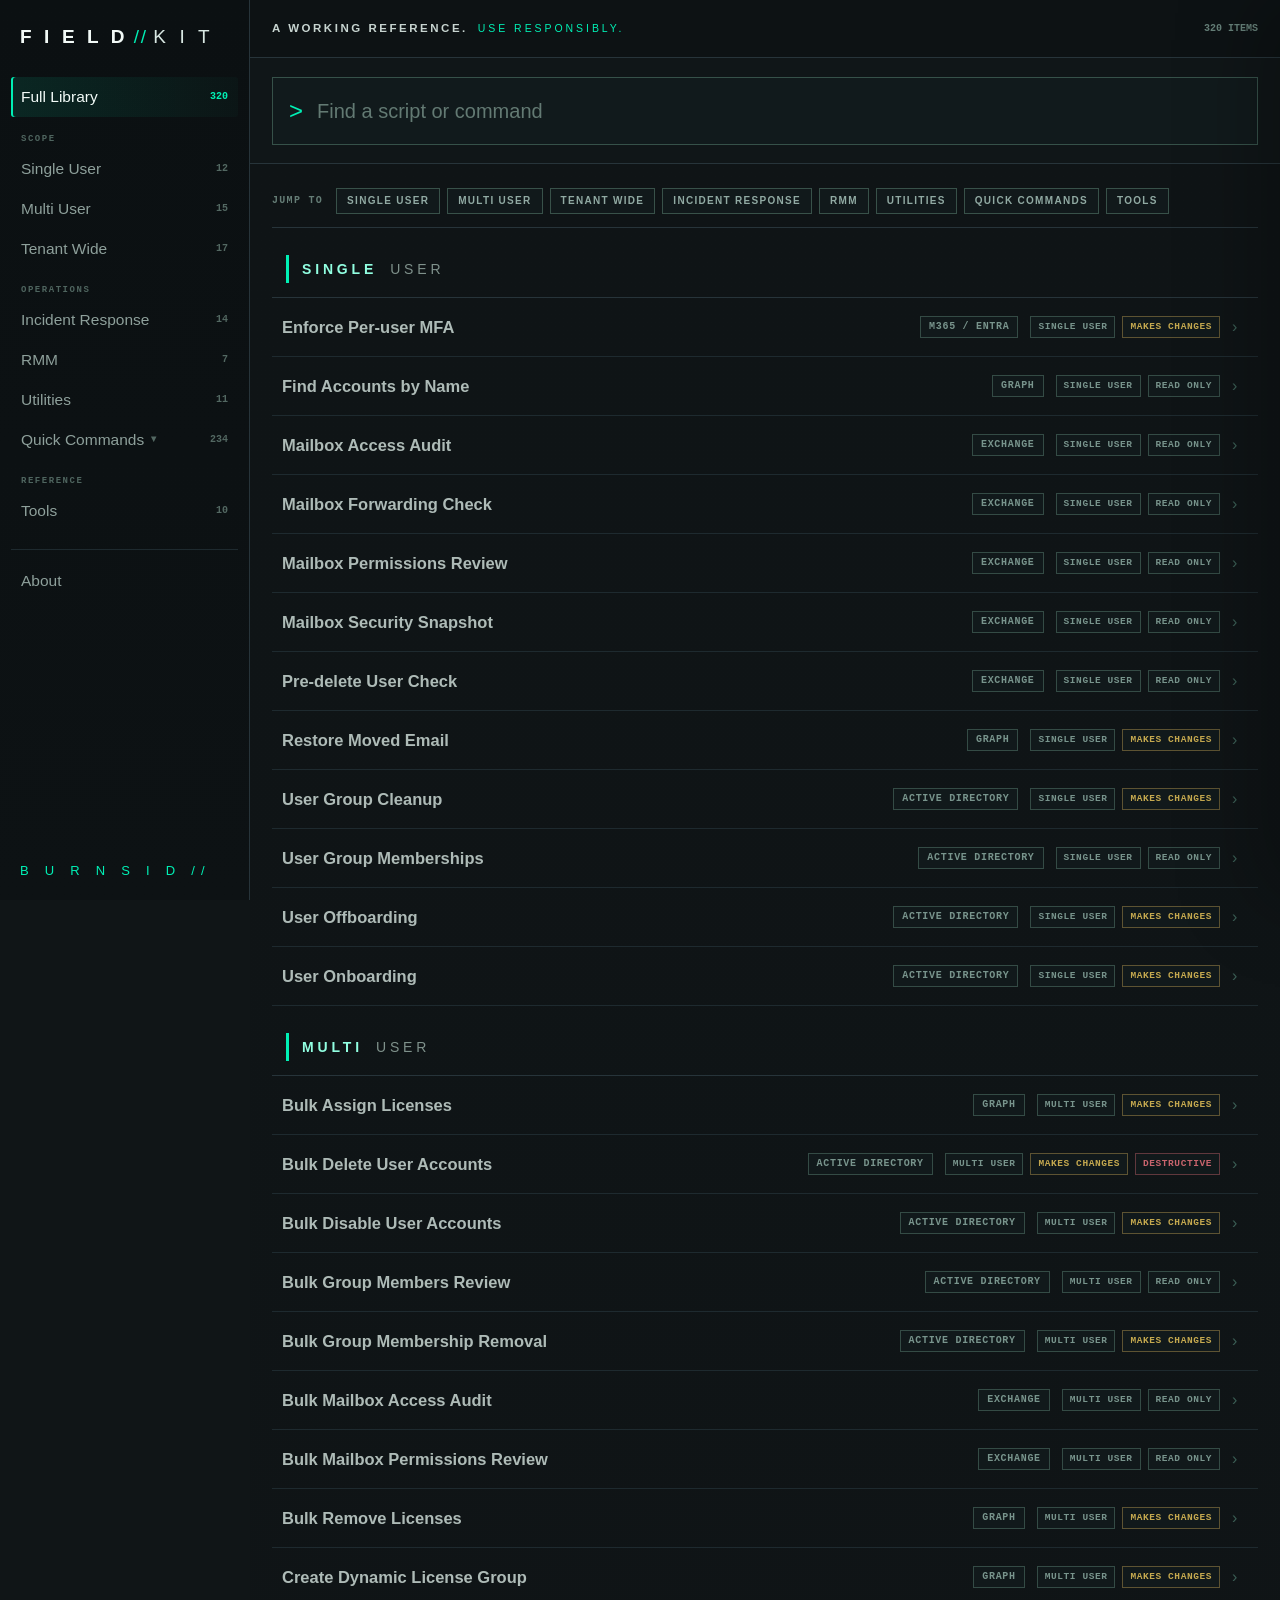
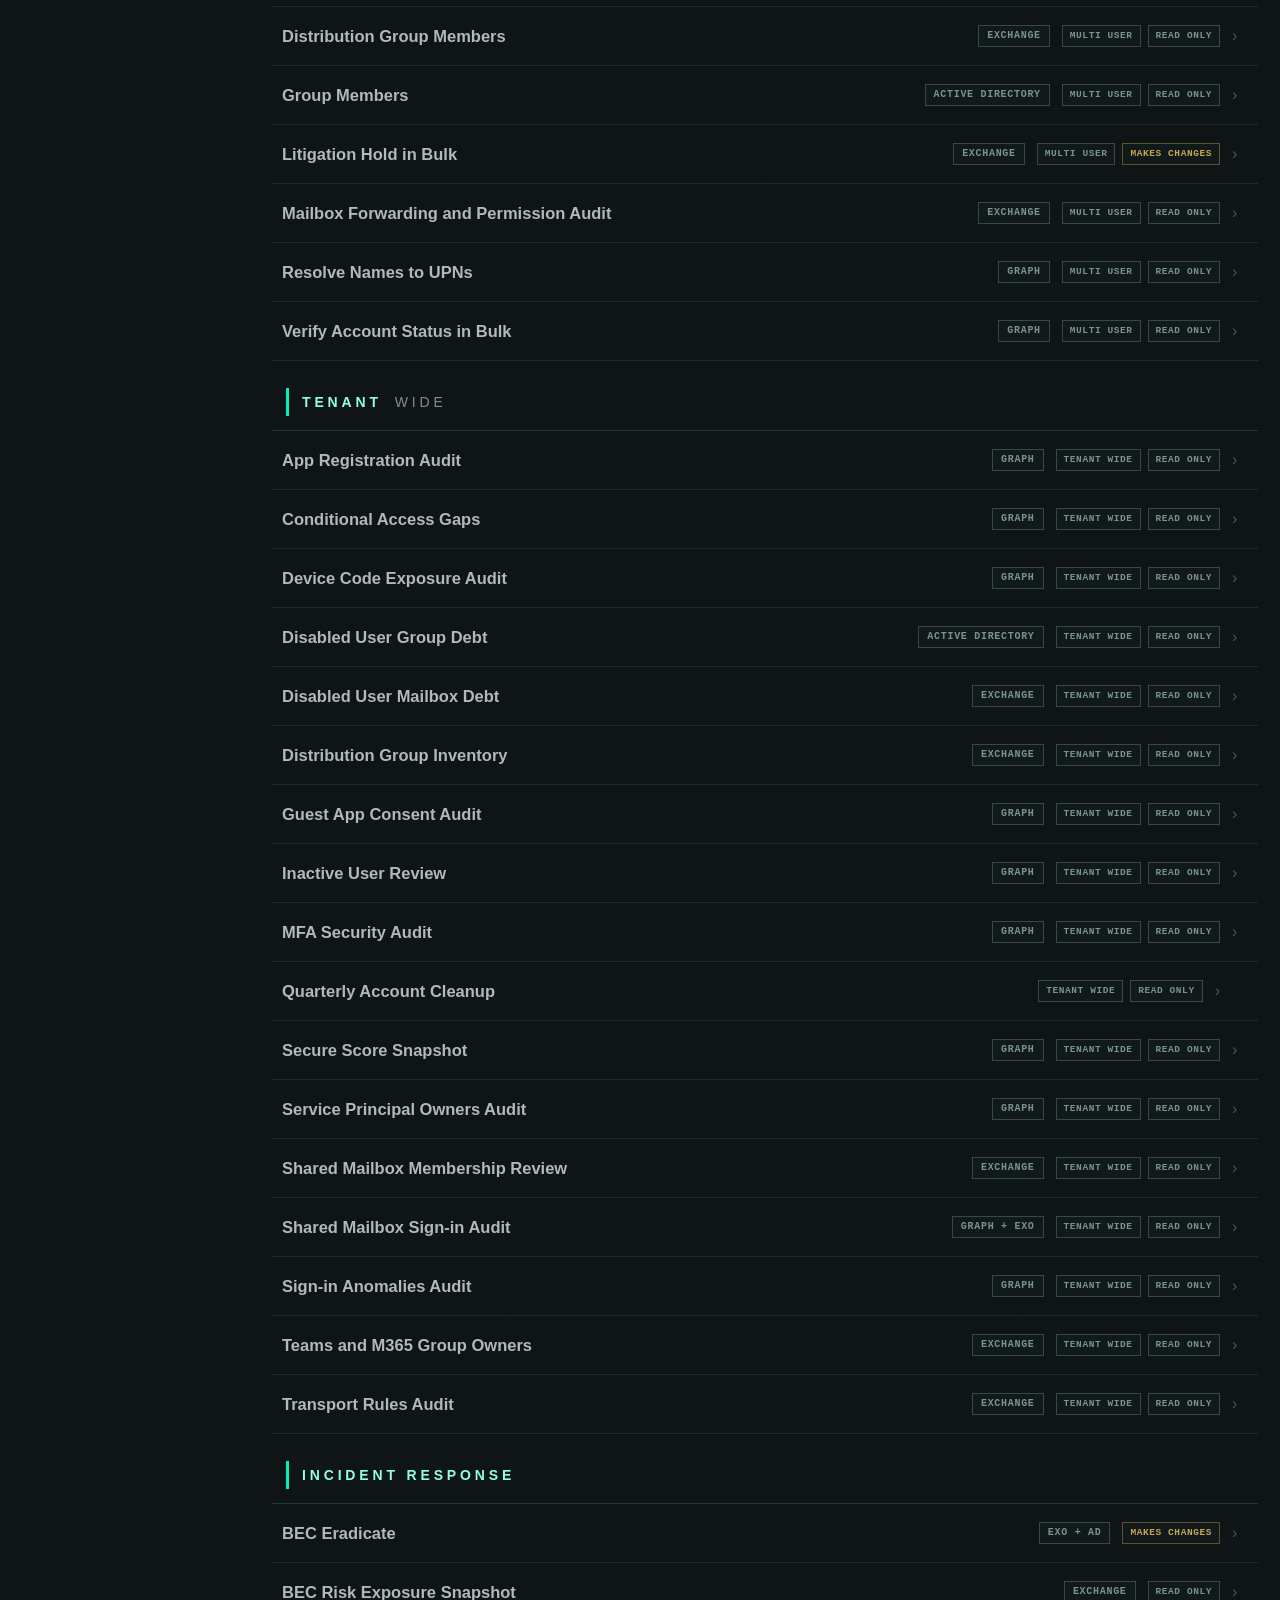
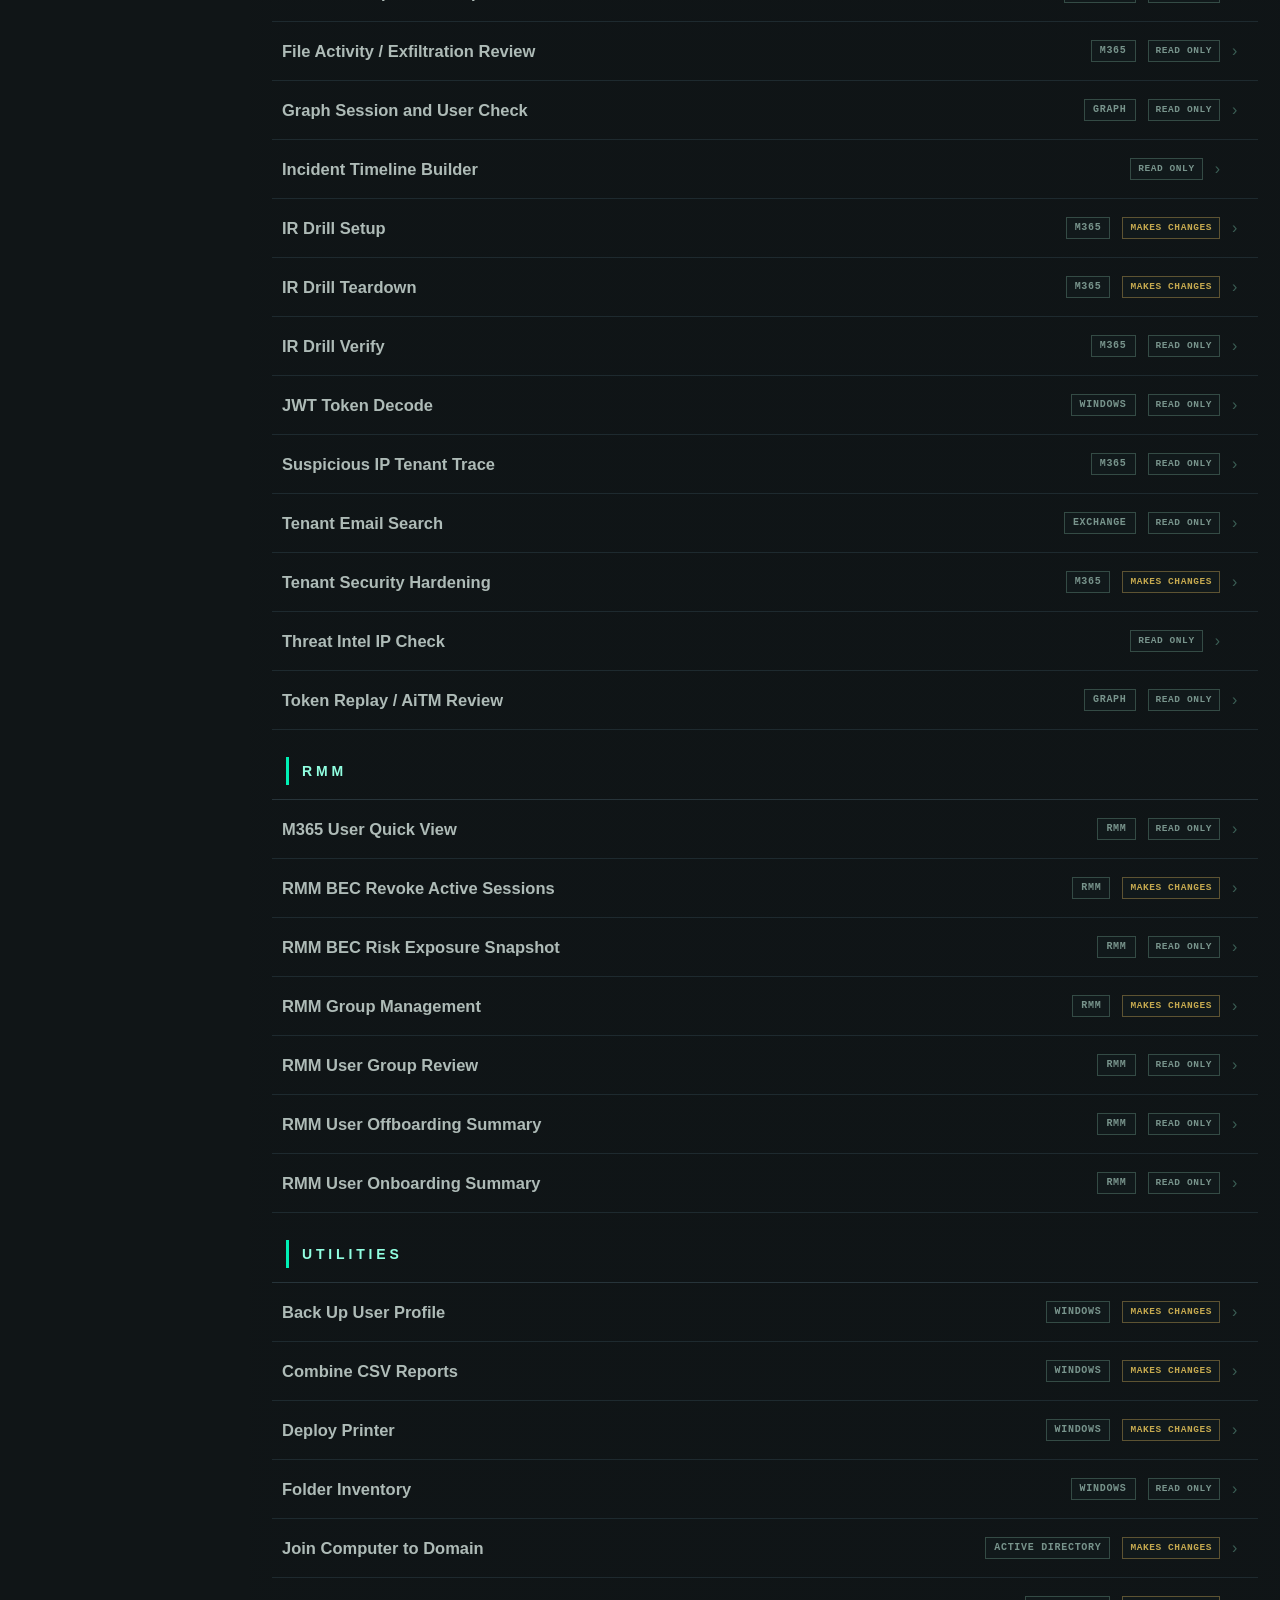
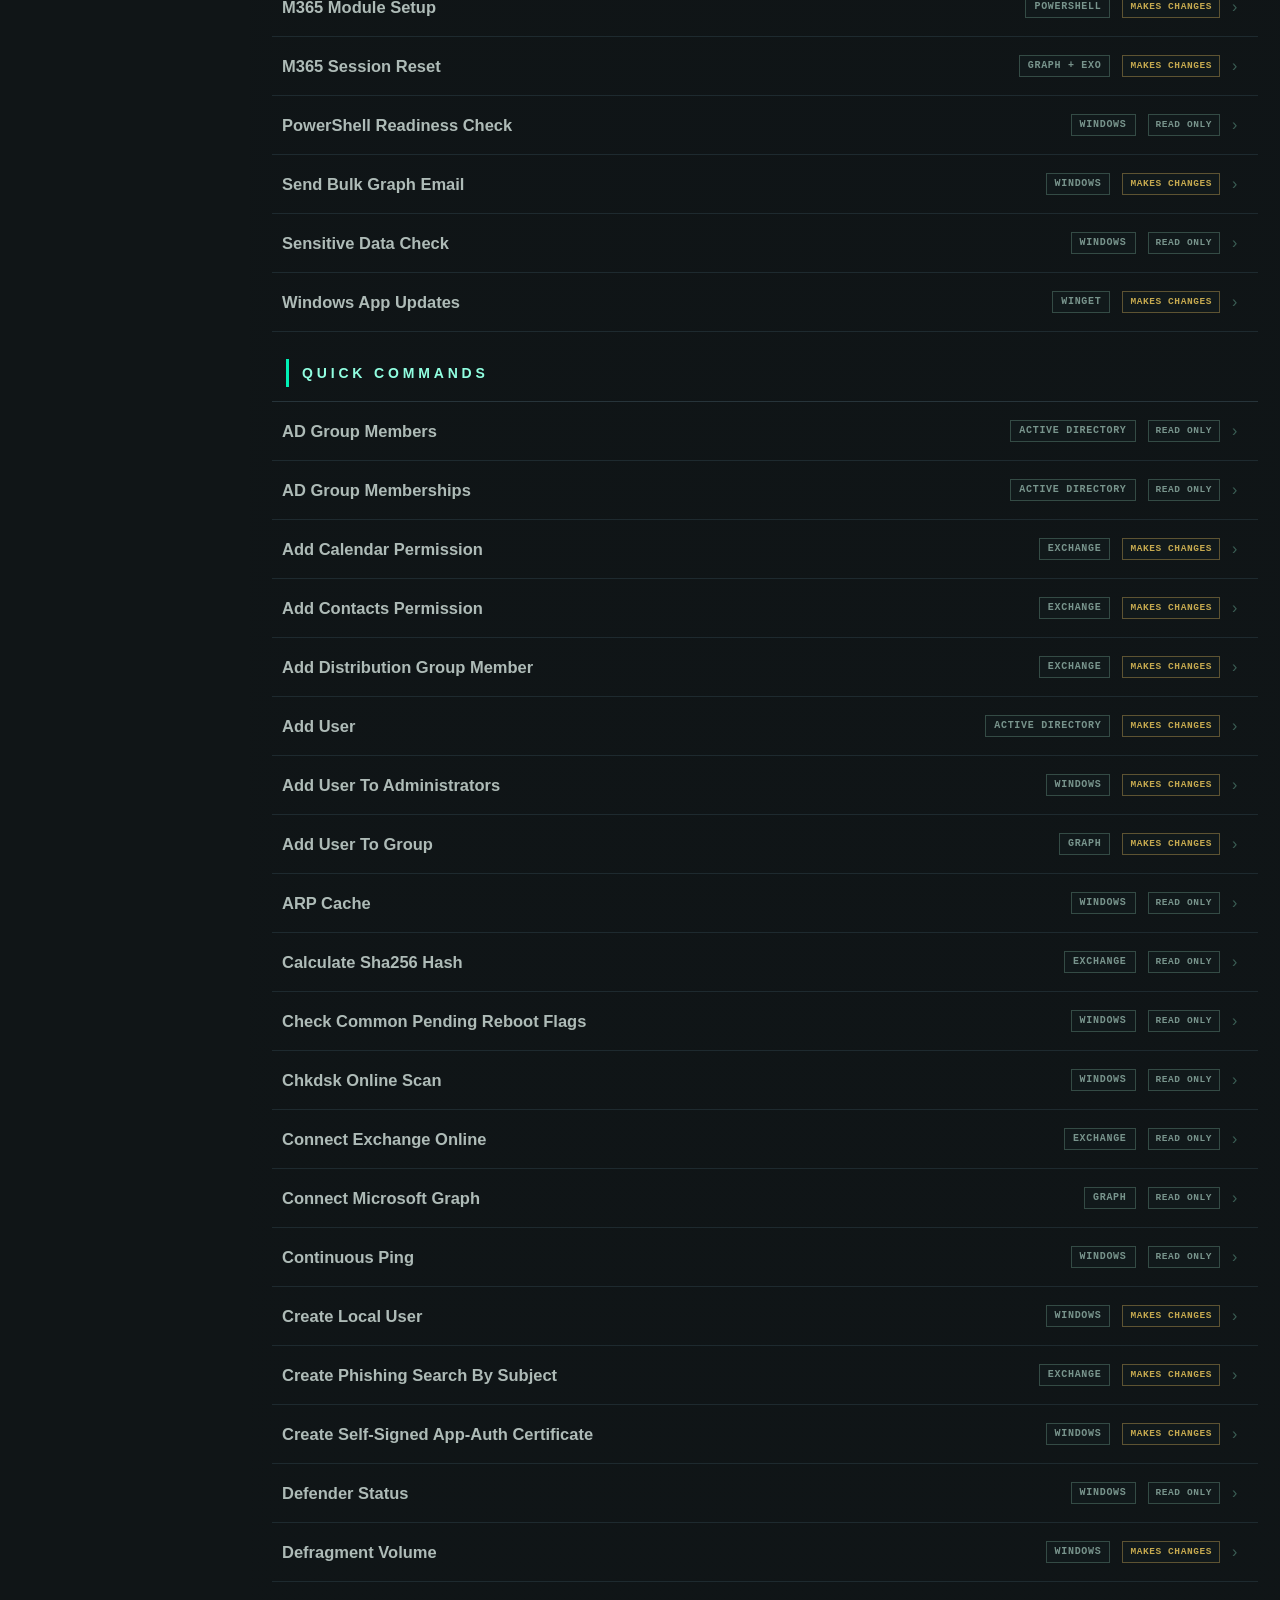
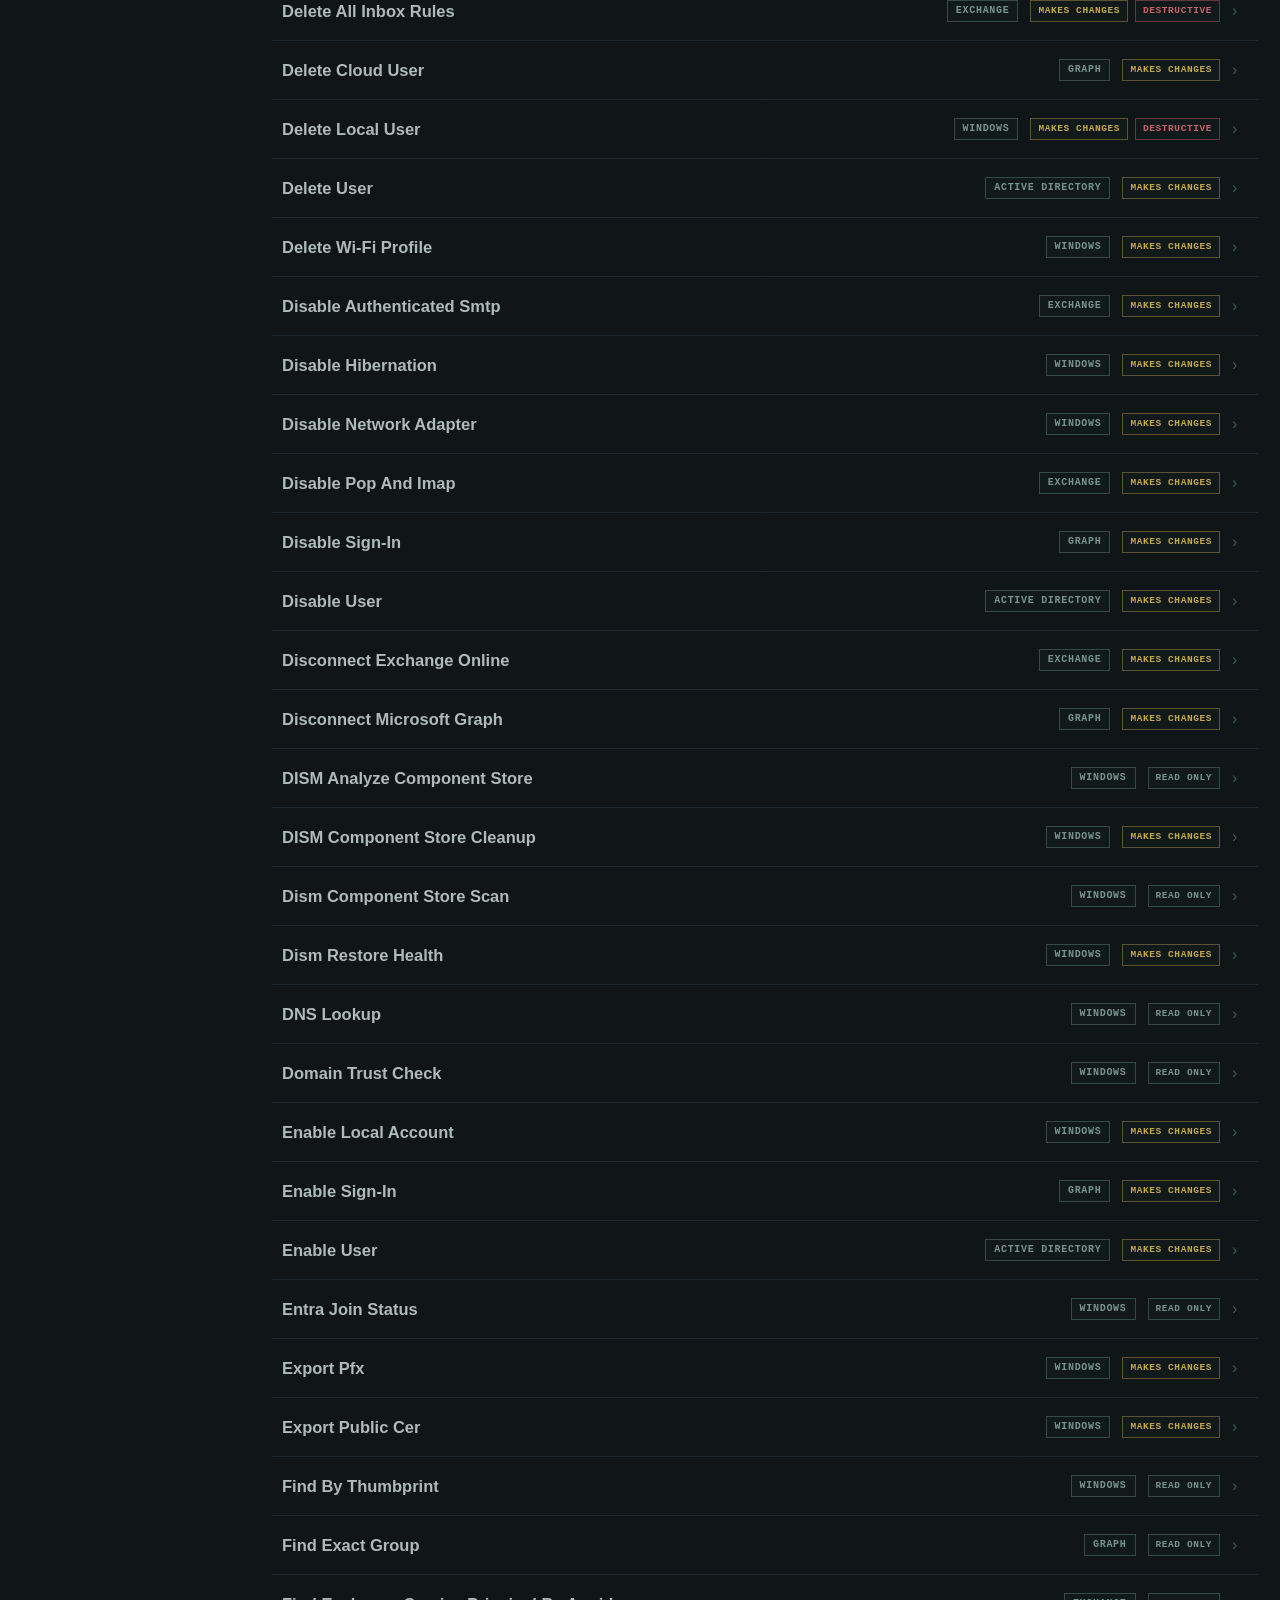
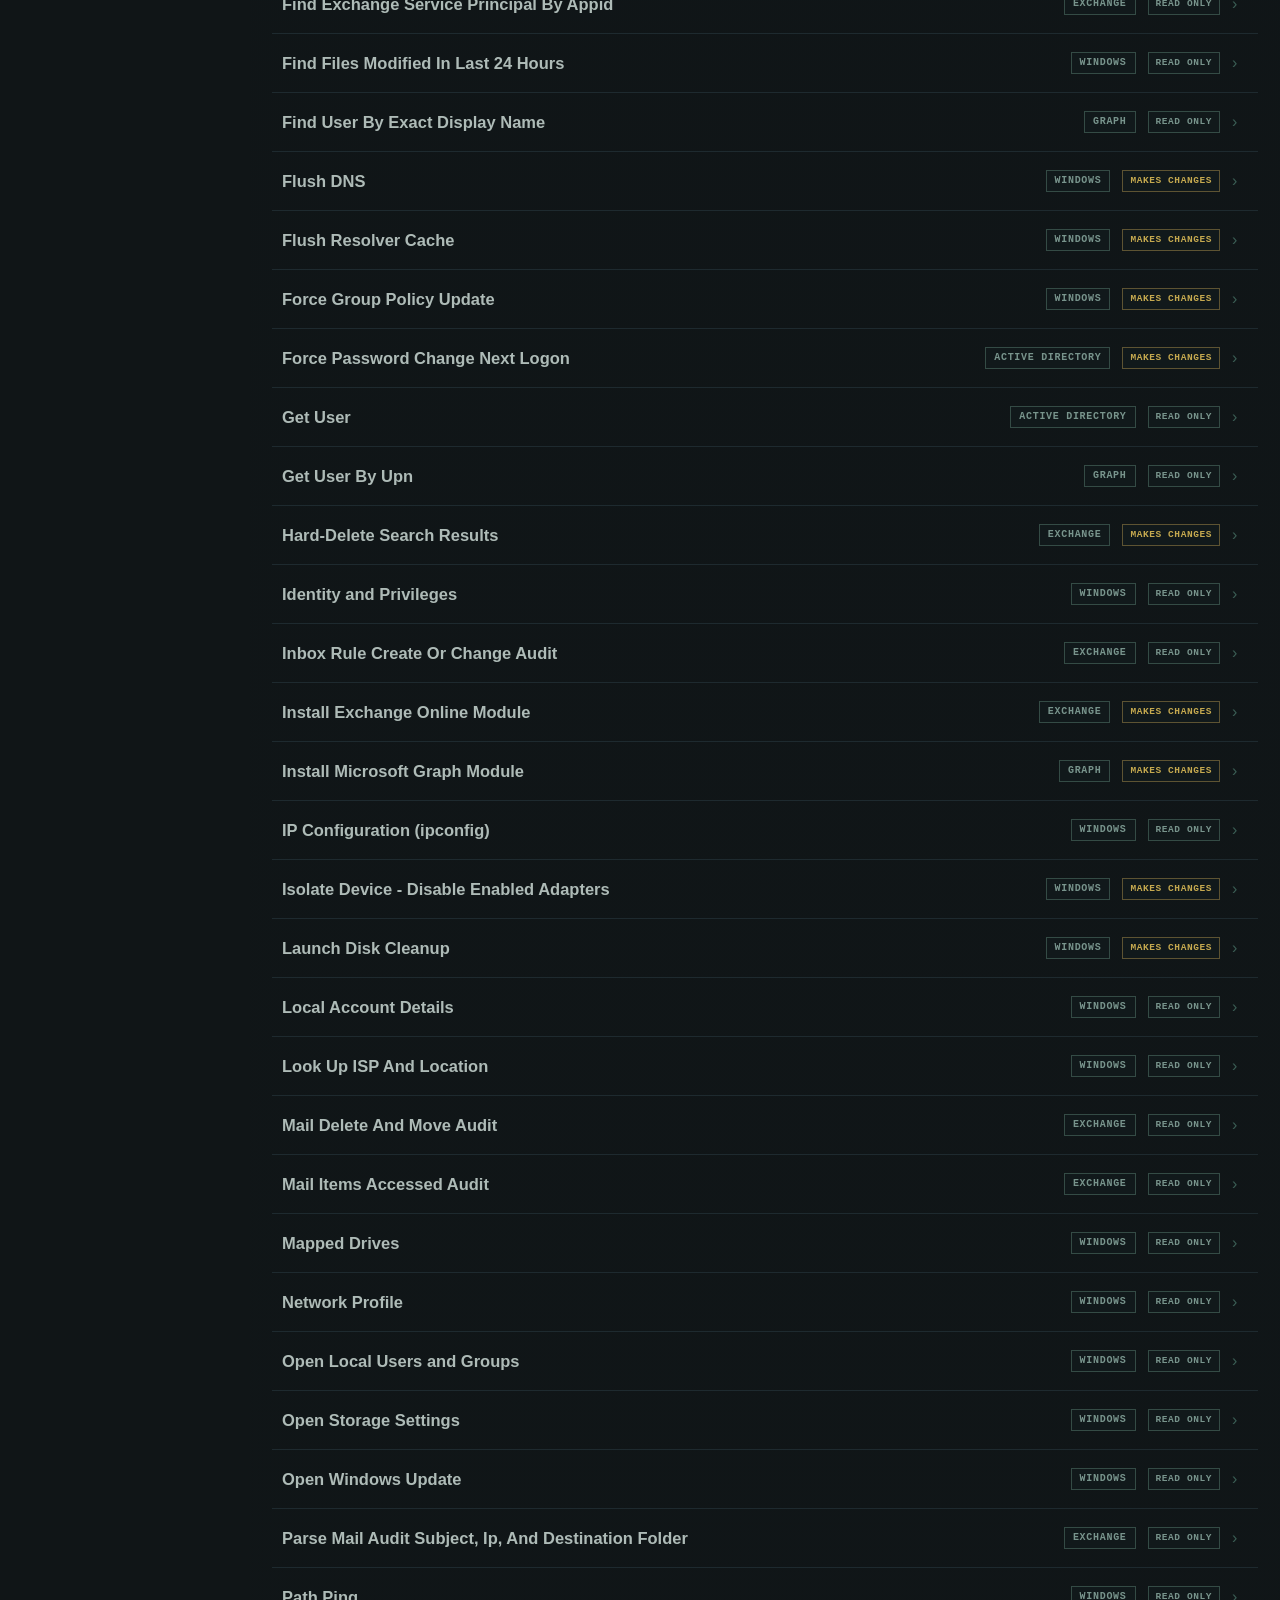
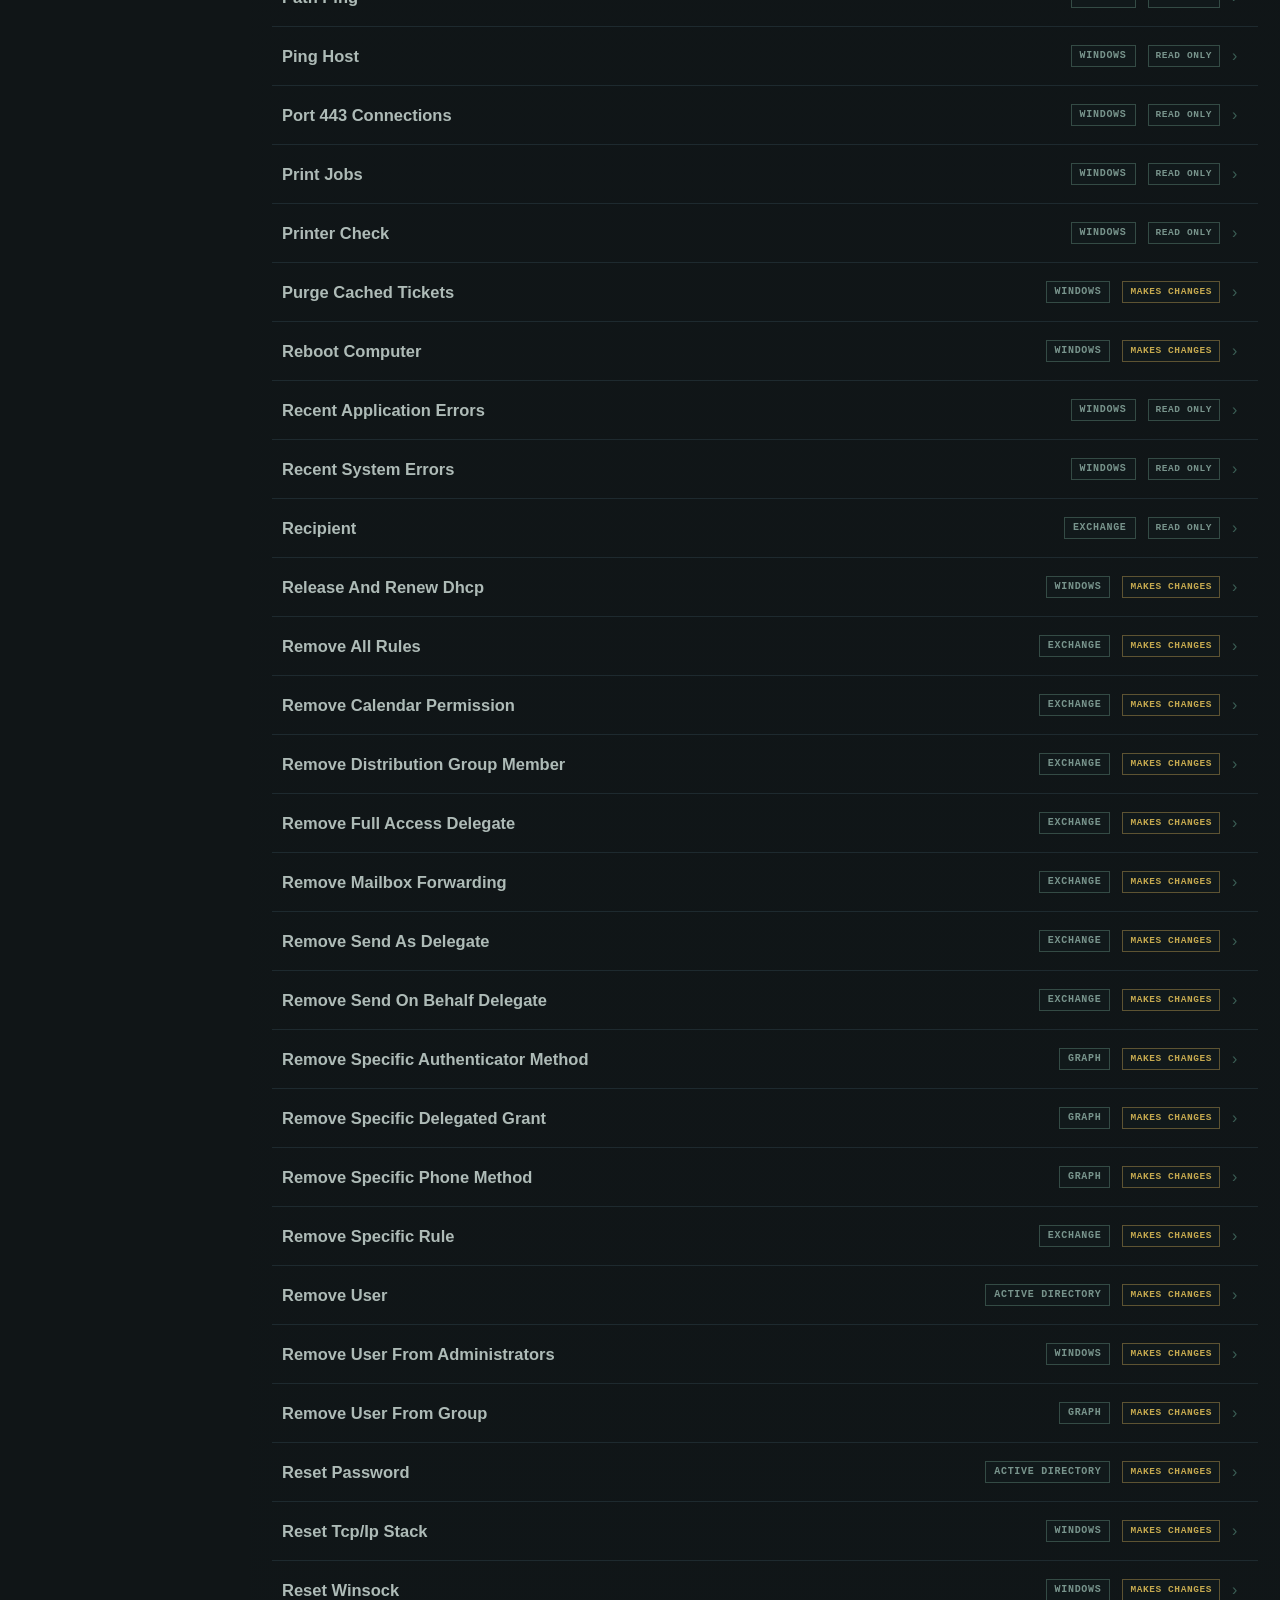
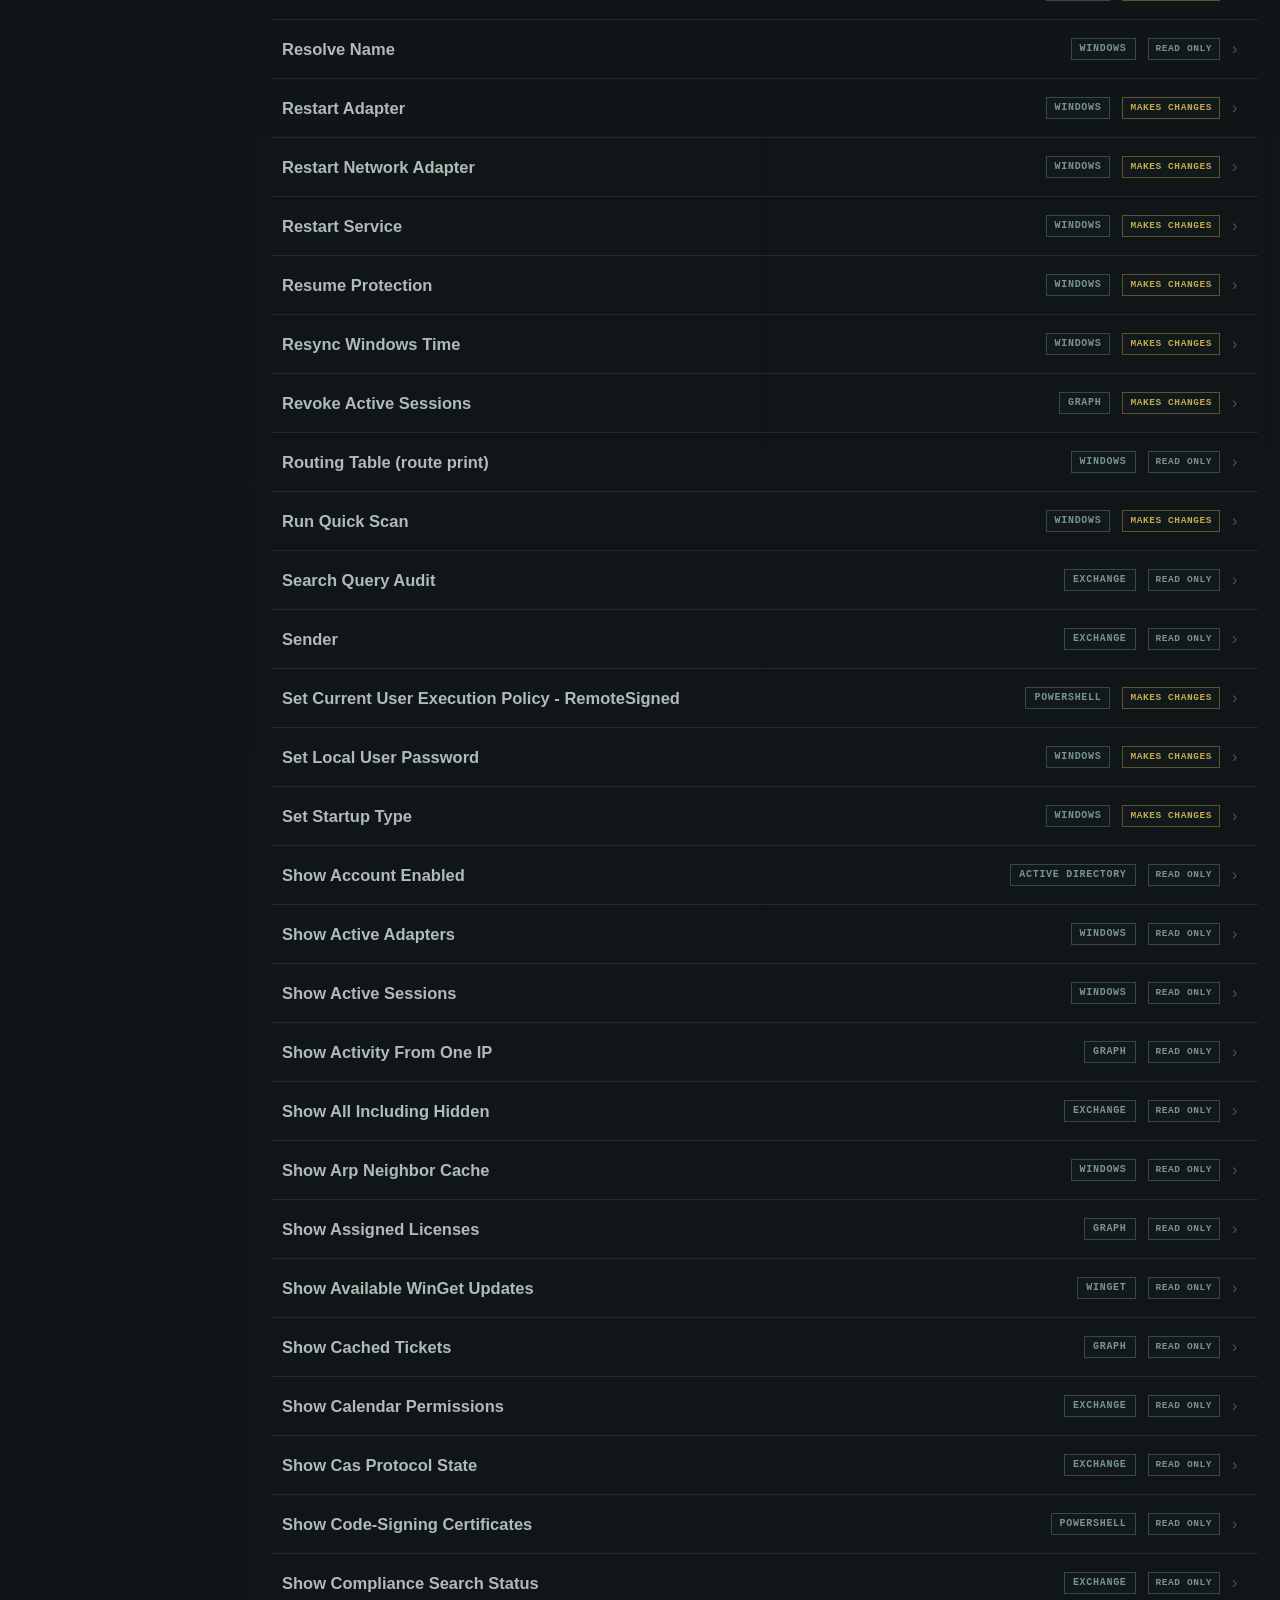
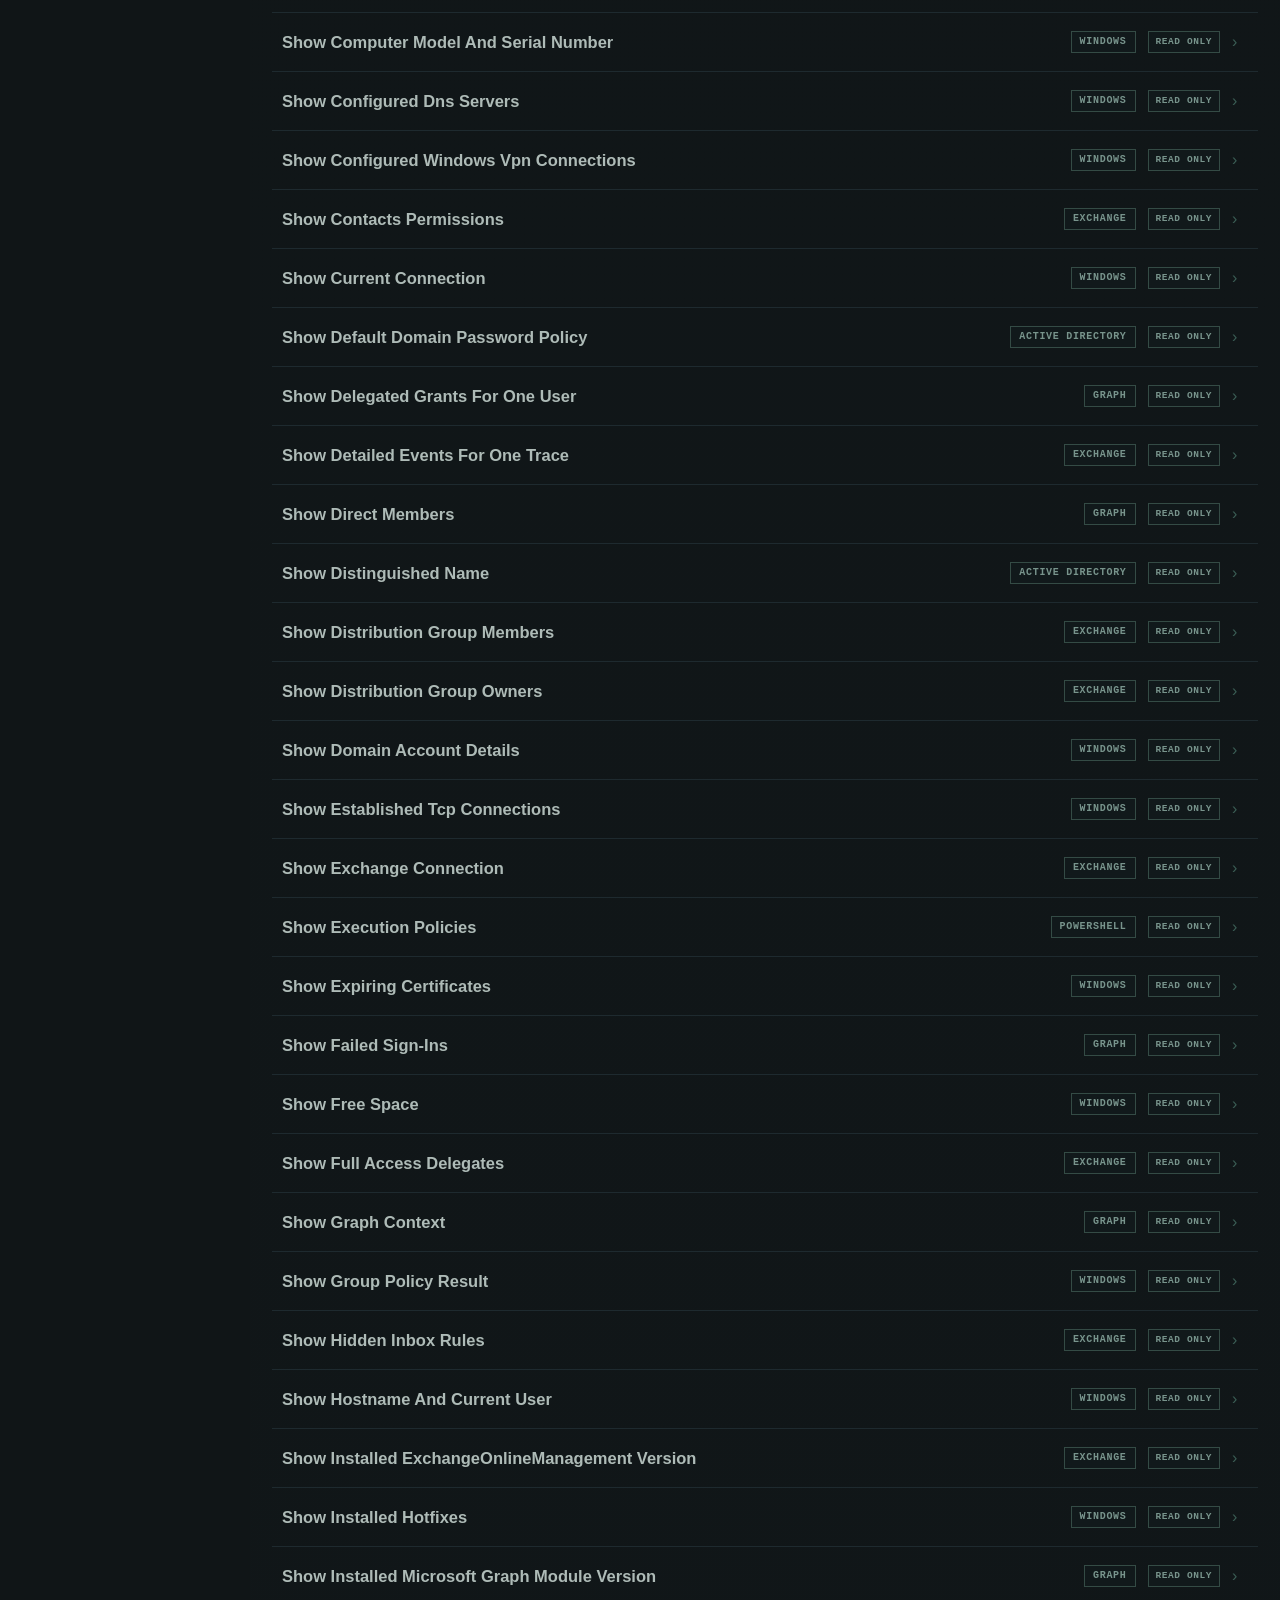
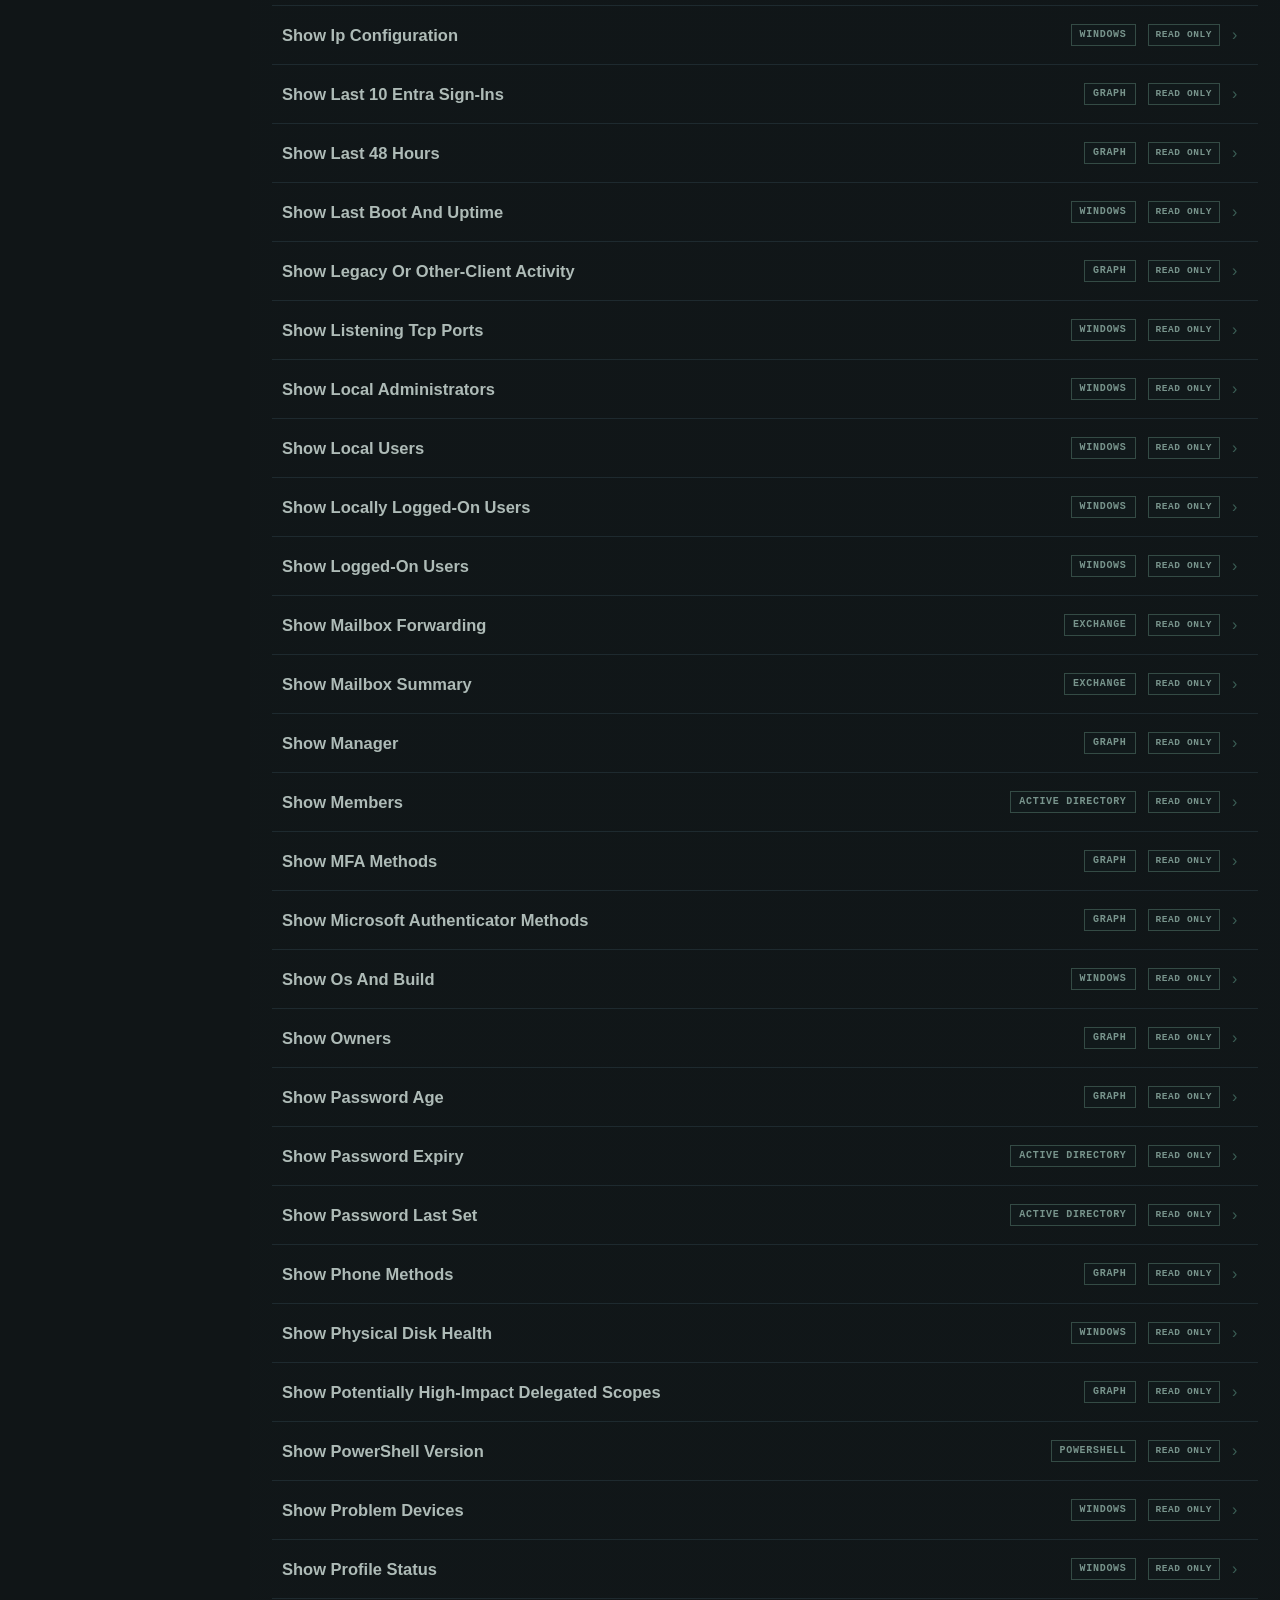
==== concept-neon-mint-reference.html @ bed6457b "Highlight CSV capability in run info" ====
<!doctype html>
<html lang="en">
<head>
<meta charset="utf-8">
<meta name="viewport" content="width=device-width,initial-scale=1">
<meta name="referrer" content="no-referrer">
<meta http-equiv="Content-Security-Policy" content="default-src 'self'; script-src 'self'; script-src-attr 'none'; style-src 'unsafe-inline' https://fonts.googleapis.com; font-src https://fonts.gstatic.com; img-src 'self' data:; connect-src 'self'; object-src 'none'; frame-src 'none'; worker-src 'none'; base-uri 'none'; form-action 'none'">
<title>F I E L D&nbsp;&nbsp;//&nbsp;&nbsp;K I T</title>
<link rel="preconnect" href="https://fonts.googleapis.com">
<link rel="preconnect" href="https://fonts.gstatic.com" crossorigin>
<link href="https://fonts.googleapis.com/css2?family=Raleway:wght@200;300;400;500;600;700&family=Source+Sans+3:wght@400;500;600;700&display=swap" rel="stylesheet">
<style>
:root{
  --ink:#0a0e10;
  --bg:#101517;
  --sidebar:#0c1113;
  --charcoal:#282d32;
  --charcoal-2:#20262a;
  --panel:#151b1e;
  --panel-hi:#1b2226;
  --mint:#00f0b5;
  --mint-soft:#91ffe1;
  --mint-dim:#4ebf9f;
  --text:#eef7f4;
  --body:#adc0ba;
  --muted:#71847e;
  --faint:#4e615b;
  --line:#27343a;
  --line-soft:#1e2a2f;
  --yellow:#f1ca5d;
  --red:#ff7d86;
  --display:"Raleway","Segoe UI Variable Display","Segoe UI",sans-serif;
  --ui:"Source Sans 3","Segoe UI Variable Text","Segoe UI",sans-serif;
  --mono:"Cascadia Mono","Cascadia Code",Consolas,monospace;
}
*{box-sizing:border-box}
html,body{margin:0;min-height:100%;background:var(--bg);color:var(--text)}
body{font-family:var(--ui);font-size:16px}
button,input{font:inherit}
button{cursor:pointer}
.shell{min-height:100vh;display:grid;grid-template-columns:250px minmax(0,1fr)}
.sidebar{
  position:sticky;top:0;height:100vh;display:flex;flex-direction:column;
  justify-content:space-between;overflow:hidden;border-right:1px solid var(--line);
  background:linear-gradient(180deg,#0b1012 0%,#0d1214 100%);
}
.sidebar>div:first-child{
  flex:1;min-height:0;display:flex;flex-direction:column;
}
.brand{flex:0 0 auto;}
.brand{padding:27px 20px 23px}
.brand-main{
  position:relative;display:inline-flex;align-items:baseline;gap:0;
  font-family:var(--display);font-size:19px;line-height:1;color:#f2faf7;
  white-space:nowrap;
}
.brand-main::after{display:none}
.brand-field{font-weight:600;letter-spacing:.19em}
.brand-slash{margin:0 .30em;font-weight:400;letter-spacing:.08em;color:var(--mint)}
.brand-kit{font-weight:200;letter-spacing:.22em;color:#d9e8e3}
.nav{padding:7px 11px 24px}
.nav button{
  width:100%;display:flex;justify-content:space-between;align-items:center;
  gap:12px;border:0;background:transparent;color:#8ea09b;padding:11px 10px;
  text-align:left;border-radius:3px;font-family:var(--ui);font-size:15.5px;font-weight:500;
}
.nav button:hover{color:#dceae6;background:#131b1e}
.nav button.active{
  color:#f3fbf8;background:linear-gradient(90deg,rgba(0,240,181,.10),rgba(0,240,181,.025));
  box-shadow:inset 2px 0 0 var(--mint);
}
.count{color:#536862;font:700 10px/1 var(--mono)}
.nav button.active .count{color:var(--mint)}
.nav-sep{height:1px;background:var(--line-soft);margin:14px 0 9px}
.sidebar-footer{
  flex:0 0 auto;border-top:0;
}
.signature{
  padding:18px 20px 22px;
  font-family:var(--display);font-weight:500;font-size:13px;letter-spacing:.48em;color:var(--mint);
}
.workspace{min-width:0;background:linear-gradient(180deg,#0f1416 0%,#111719 100%)}
.topbar{
  height:58px;display:flex;align-items:center;justify-content:space-between;
  gap:16px;padding:0 22px;border-bottom:1px solid var(--line);background:#0d1214;
}
.masthead-note{
  display:flex;align-items:baseline;gap:10px;white-space:nowrap;
  font-family:var(--display);text-transform:uppercase;line-height:1;
}
.masthead-line{display:inline-block}
.masthead-line-1{
  color:#c7d4d0;font-size:11.5px;font-weight:600;letter-spacing:.22em;
}
.masthead-line-2{
  color:var(--mint);font-size:10.5px;font-weight:300;letter-spacing:.28em;
}
.total{font:700 10px/1 var(--mono);color:#668079}
.search-wrap{padding:19px 22px 18px;background:#101618;border-bottom:1px solid var(--line)}
.search{
  min-height:68px;display:flex;align-items:center;gap:12px;padding:0 16px;
  border:1px solid #365149;background:#111a1c;transition:.18s ease;
}
.search:focus-within{
  border-color:var(--mint);box-shadow:0 0 0 1px rgba(0,240,181,.08),0 0 28px rgba(0,240,181,.06)
}
.prompt{color:var(--mint);font-family:var(--display);font-size:24px;font-weight:400}
.search input{
  flex:1;min-width:0;border:0;outline:0;background:transparent;color:#f3faf7;
  font-family:var(--ui);font-size:20px;font-weight:500;
}
.search input::placeholder{color:#637a73}
.catalog{padding:16px 22px 80px}
.jump{display:flex;flex-wrap:wrap;align-items:center;gap:7px;padding:8px 0 13px;border-bottom:1px solid var(--line)}
.jump-label{margin-right:6px;color:#657d76;font:700 10px/1 var(--mono);letter-spacing:.13em}
.jump button{
  border:1px solid #385149;background:#11191b;color:#91aaa3;padding:7px 10px;
  font-family:var(--display);font-size:10px;font-weight:600;letter-spacing:.13em;text-transform:uppercase;
}
.jump button:hover{color:var(--mint-soft);border-color:var(--mint)}
.section{margin-top:5px}
.section-title{
  display:flex;align-items:center;gap:13px;padding:22px 10px 14px 14px;border-bottom:1px solid var(--line);
  font-family:var(--display);text-transform:uppercase;letter-spacing:.24em;
}
.section-title::before{content:"";width:3px;height:28px;background:var(--mint)}
.section-thin{font-size:14px;font-weight:700;color:var(--mint-soft)}
.section-bold{font-size:14px;font-weight:300;color:#7f918b}
.row{
  width:100%;min-height:59px;display:grid;grid-template-columns:minmax(250px,1fr) minmax(210px,.7fr) auto 16px;
  align-items:center;gap:12px;padding:10px;border:0;border-bottom:1px solid var(--line-soft);
  background:transparent;color:inherit;text-align:left;
}
.row:hover{background:linear-gradient(90deg,rgba(0,240,181,.045),rgba(0,240,181,.012))}
.row:hover .row-name{color:#d7e2de}
.row:hover .row-file{opacity:.72}
.row-name{font-family:var(--ui);font-size:16.5px;font-weight:600;color:#aebbb7}
.row-file{
  color:#4a5c57;opacity:.56;text-align:right;white-space:nowrap;overflow:hidden;text-overflow:ellipsis;
  font:700 11.6px/1.35 var(--mono);
}
.flag{font:800 11px/1 var(--mono);letter-spacing:.07em}
.change{color:var(--yellow)}
.danger{color:var(--red)}
.arrow{color:#3b5e55;font-size:16px}
.row:hover .arrow{color:var(--mint)}
.drawer-shade{
  position:fixed;inset:0;background:rgba(0,0,0,.58);opacity:0;pointer-events:none;
  transition:.17s ease;z-index:20;
}
.drawer{
  position:fixed;right:0;top:0;width:min(44vw,760px);min-width:600px;height:100vh;z-index:21;
  transform:translateX(102%);transition:.2s ease;background:#111719;border-left:1px solid #385149;
  overflow:auto;box-shadow:-30px 0 80px rgba(0,0,0,.28);
}
body.open .drawer-shade{opacity:1;pointer-events:auto}
body.open .drawer{transform:translateX(0)}
.drawer-head{
  position:sticky;top:0;z-index:3;height:54px;display:flex;align-items:center;justify-content:space-between;
  padding:0 20px;border-bottom:1px solid var(--line);background:#101618;
}
.drawer-label{font-family:var(--display);font-size:10px;font-weight:600;letter-spacing:.28em;text-transform:uppercase;color:var(--mint)}
.close{
  width:32px;height:32px;border:1px solid #3b514b;background:transparent;color:#8fa59f;font-size:18px;
}
.close:hover{border-color:var(--mint);color:var(--mint-soft)}
.drawer-body{padding:29px 28px 60px}
.path{
  margin-bottom:13px;color:#86a09a;font-family:var(--display);font-size:11px;font-weight:600;
  letter-spacing:.20em;text-transform:uppercase;
}
.hero-title{
  position:relative;display:inline-block;margin:0;color:#1f2825;font-family:var(--display);
  font-size:38px;font-weight:300;line-height:1.08;letter-spacing:.01em;
}
.hero-title strong{font-weight:700;color:var(--mint-soft)}
.hero-title::after{
  content:"";display:block;width:72px;height:3px;background:var(--mint);margin-top:14px;
}
.state{
  margin-top:16px;font:800 10px/1 var(--mono);letter-spacing:.08em;color:var(--mint);
}
.detail-section{margin-top:24px}
.detail-label{
  margin-bottom:10px;color:#91aaa3;font-family:var(--display);font-size:10px;font-weight:700;
  letter-spacing:.24em;text-transform:uppercase;
}
.connect-line{
  display:flex;justify-content:space-between;gap:12px;padding:12px 13px;border:1px solid #31443f;
  background:#0c1214;color:#c8d9d4;font:12px/1.5 var(--mono);
}
.copy{border:0;background:transparent;color:var(--mint);font:800 9px/1 var(--mono)}
.checks{display:grid;grid-template-columns:repeat(2,minmax(0,1fr));border-top:1px solid var(--line-soft)}
.check{
  padding:11px 2px;border-bottom:1px solid var(--line-soft);color:#aabdb7;font-size:13.5px;line-height:1.4;
}
.check::before{content:"[✓]";margin-right:8px;color:var(--mint);font-family:var(--mono)}
.note{margin-top:20px;color:#91a69f;font-size:14px;line-height:1.65;max-width:620px}
.action{
  margin-top:21px;border:1px solid #3b5950;background:transparent;color:var(--mint-soft);
  padding:11px 14px;font-family:var(--display);font-size:10px;font-weight:700;letter-spacing:.18em;text-transform:uppercase;
}
.action:hover{border-color:var(--mint);background:rgba(0,240,181,.045)}
.run-info-block{margin-top:24px}
.run-info-grid{border-top:1px solid var(--line-soft)}
.run-info-row{
  display:grid;grid-template-columns:92px minmax(0,1fr);gap:14px;
  padding:9px 0;border-bottom:1px solid var(--line-soft);
}
.run-info-label{
  color:#617a73;font:800 9px/1.45 var(--mono);letter-spacing:.08em;
}
.run-info-value{
  color:#b8c8c3;font:11px/1.5 var(--mono);overflow-wrap:anywhere;
}
.run-info-yes{color:var(--mint-soft);font-weight:700}
@media(max-width:900px){
  .shell{grid-template-columns:215px minmax(0,1fr)}
  .drawer{width:70vw;min-width:0}
  .row{grid-template-columns:minmax(0,1fr) auto}
  .row-file{display:none}
}
@media(max-width:680px){
  .shell{display:block}.sidebar{display:none}.catalog,.search-wrap{padding-left:12px;padding-right:12px}
  .drawer{width:100vw}.checks{grid-template-columns:1fr}
}

/* =========================================================
   FIELD // KIT — FUNCTIONAL APP MAPPING
   Keeps the approved reference appearance while using
   the real catalog/search/navigation/drawer application.
   ========================================================= */
.hidden{display:none!important}

.overlay{
  position:fixed;inset:0;z-index:79;background:rgba(0,0,0,.58);
  opacity:0;pointer-events:none;transition:opacity .17s ease;
}
.drawer-overlay{z-index:20}
.drawer-open .drawer-shade,
.drawer-open .drawer-overlay{opacity:1;pointer-events:auto}
.drawer-open .drawer{transform:translateX(0)}

.area-nav{
  flex:1;min-height:0;overflow-y:auto;overscroll-behavior:contain;
  padding:7px 11px 24px;
  scrollbar-width:thin;scrollbar-color:#2b4941 transparent;
}
.area-nav::-webkit-scrollbar{width:7px}
.area-nav::-webkit-scrollbar-track{background:transparent}
.area-nav::-webkit-scrollbar-thumb{
  background:#263f38;border-radius:8px;
}
.area-nav::-webkit-scrollbar-thumb:hover{background:#36594f}
.nav-primary{margin-bottom:18px}
.nav-section-label{
  margin:17px 10px 5px;color:#4f655f;
  font:800 9px/1 var(--mono);letter-spacing:.17em;text-transform:uppercase;
}
.nav-bottom{
  margin-top:18px;padding-top:11px;border-top:1px solid var(--line-soft);
}
.nav-bottom .about-nav{margin-top:0;padding-top:11px;border-top:0}
.area-button{
  width:100%;display:flex;justify-content:space-between;align-items:center;gap:12px;
  border:0;background:transparent;color:#8ea09b;padding:11px 10px;text-align:left;
  border-radius:3px;font-family:var(--ui);font-size:15.5px;font-weight:500;
}
.area-button:hover{color:#dceae6;background:#131b1e}
.area-button.active{
  color:#f3fbf8;background:linear-gradient(90deg,rgba(0,240,181,.10),rgba(0,240,181,.025));
  box-shadow:inset 2px 0 0 var(--mint);
}
.area-count{color:#536862;font:700 10px/1 var(--mono)}
.area-button.active .area-count{color:var(--mint)}
.area-label{display:flex;align-items:center;min-width:0}
.nav-caret{
  margin-left:7px;color:#536862;font:800 10px/1 var(--mono);
  transform:rotate(0deg);transition:transform .16s ease,color .16s ease;
}
.area-button.active .nav-caret{color:var(--mint);transform:rotate(180deg)}
.area-subnav{
  margin:2px 0 9px 13px;padding:2px 0 2px 8px;
  border-left:1px solid #243730;
}
.area-sub-button{
  width:100%;min-height:31px;display:flex;align-items:center;justify-content:space-between;gap:10px;
  border:0;background:transparent;color:#71847e;padding:7px 9px;text-align:left;
  font-family:var(--ui);font-size:13px;font-weight:500;
}
.area-sub-button:hover{color:#c8d8d3;background:#11191b}
.area-sub-button.active{
  color:var(--mint-soft);background:linear-gradient(90deg,rgba(0,240,181,.075),transparent);
}
.area-sub-button.active .area-count{color:var(--mint)}
.about-nav{margin-top:14px;padding-top:14px;border-top:1px solid var(--line-soft)}

.icon-button{
  width:32px;height:32px;display:grid;place-items:center;border:1px solid #3b514b;
  border-radius:0;background:transparent;color:#8fa59f;font-size:18px;
}
.icon-button:hover{border-color:var(--mint);color:var(--mint-soft)}
.menu-button{display:none}

.crumb{display:none}
.entry-count{font:700 10px/1 var(--mono);color:#668079}

.search-box{
  min-height:68px;display:flex;align-items:center;gap:12px;padding:0 16px;
  border:1px solid #365149;background:#111a1c;transition:.18s ease;
}
.search-box:focus-within{
  border-color:var(--mint);
  box-shadow:0 0 0 1px rgba(0,240,181,.08),0 0 28px rgba(0,240,181,.06);
}
.search-box>span{color:var(--mint);font-family:var(--display);font-size:24px;font-weight:400}
.search-box input{
  flex:1;min-width:0;border:0;outline:0;background:transparent;color:#f3faf7;
  font-family:var(--ui);font-size:20px;font-weight:500;
}
.search-box input::placeholder{color:#637a73}
.search-box input[type="search"]::-webkit-search-cancel-button{
  -webkit-appearance:none;appearance:none;display:none;
}
.search-box input[type="search"]::-ms-clear{display:none;width:0;height:0}
.clear-button{
  width:30px;height:30px;border:0;background:transparent;color:#637a73;font-size:18px;
}
.clear-button:hover{color:var(--mint-soft)}

.context-bar{
  min-height:0;color:#657d76;font:700 10px/1 var(--mono);letter-spacing:.13em;
  border-bottom:1px solid var(--line);
}
.context-bar.hidden + .jump-bar{margin-top:0}

.jump-bar{
  display:flex;flex-wrap:wrap;align-items:center;gap:7px;padding:8px 0 13px;
  border-bottom:1px solid var(--line);
}
.jump-link{
  border:1px solid #385149;background:#11191b;color:#91aaa3;padding:7px 10px;
  font-family:var(--display);font-size:10px;font-weight:600;line-height:1;
  letter-spacing:.13em;text-transform:uppercase;
}
.jump-link:hover{color:var(--mint-soft);border-color:var(--mint)}

.results{min-width:0}
.group{margin-top:5px;border-bottom:0}
.group-title{
  display:flex;align-items:center;gap:13px;padding:22px 10px 14px 14px;
  border-bottom:1px solid var(--line);font-family:var(--display);
  text-transform:uppercase;letter-spacing:.24em;
}
.group-title::before{content:"";width:3px;height:28px;background:var(--mint);flex:0 0 auto}
.group-title-accent{font-size:14px;font-weight:700;color:var(--mint-soft)}
.group-title-muted{font-size:14px;font-weight:300;color:#7f918b}

.result{
  width:100%;min-height:59px;display:grid;
  grid-template-columns:minmax(250px,1fr) minmax(210px,.7fr) auto 16px;
  align-items:center;gap:12px;padding:10px;border:0;border-bottom:1px solid var(--line-soft);
  background:transparent;color:inherit;text-align:left;
}
.result:hover{background:linear-gradient(90deg,rgba(0,240,181,.045),rgba(0,240,181,.012))}
.result-name{font-family:var(--ui);font-size:16.5px;font-weight:600;color:#aebbb7}
.result:hover .result-name{color:#d7e2de}
.result-meta{
  min-width:0;justify-self:end;display:inline-flex;align-items:center;
  color:#78948c;border:1px solid #344b45;background:#11191b;
  padding:5px 8px;white-space:nowrap;overflow:hidden;text-overflow:ellipsis;
  font:800 10px/1 var(--mono);letter-spacing:.07em;
  transition:.15s ease;
}
.result-flags{display:flex;align-items:center;justify-content:flex-end;gap:7px;min-width:0}
.result-tag{
  display:inline-flex;align-items:center;min-height:22px;padding:4px 7px;
  border:1px solid #344b45;background:#11191b;color:#78948c;
  font:800 9.5px/1 var(--mono);letter-spacing:.06em;white-space:nowrap;
  transition:.15s ease;
}
.result-scope{color:#78948c}
.result-read{color:#78948c}
.result-change{color:#c5a94f;border-color:#5d5332}
.result-danger{color:#c8646d;border-color:#60383d}
.result:hover .result-meta,
.result:hover .result-scope,
.result:hover .result-read{
  color:#b9d1c9;border-color:#4d7066;background:#13201d;
}
.result:hover .result-change{
  color:var(--yellow);border-color:#8a773c;background:#1b1910;
}
.result:hover .result-danger{
  color:var(--red);border-color:#8a4a50;background:#201214;
}
.result-arrow{color:#3b5e55;font-size:16px}
.result:hover .result-arrow{color:var(--mint)}

.empty{padding:50px 10px;color:#71847e;text-align:center;font-size:11px}

/* Real drawer mapped to the approved card */
.drawer{
  position:fixed;right:0;top:0;width:min(44vw,760px);min-width:600px;height:100vh;
  z-index:90;transform:translateX(102%);transition:.2s ease;background:#111719;
  border-left:1px solid #385149;overflow:auto;box-shadow:-30px 0 80px rgba(0,0,0,.28);
}
.drawer-open .drawer{transform:translateX(0)}
.drawer-head{
  position:sticky;top:0;z-index:3;height:54px;display:flex;align-items:center;
  justify-content:space-between;padding:0 20px;border-bottom:1px solid var(--line);
  background:#101618;
}
.drawer-label{
  font-family:var(--display);font-size:10px;font-weight:600;letter-spacing:.28em;
  text-transform:uppercase;color:var(--mint);
}
.drawer-body{padding:29px 28px 60px}

.item-head{padding-bottom:0;border-bottom:0}
.item-context{
  margin-bottom:13px;color:#86a09a;font-family:var(--display);font-size:11px;
  font-weight:600;line-height:1.2;letter-spacing:.20em;text-transform:uppercase;
}
.item-title{
  position:relative;display:inline-block;margin:0;color:#eef3f1;font-family:var(--display);
  font-size:38px;font-weight:300;line-height:1.08;letter-spacing:.01em;
}
.item-title-main{font-weight:300;color:#eef3f1}
.item-title-accent{font-weight:700;color:#72cbb8}
.item-title::after{
  content:"";display:block;width:72px;height:3px;background:var(--mint);margin-top:14px;
}
.access-state{
  margin-top:16px;display:flex;flex-wrap:wrap;align-items:center;gap:7px;
}
.access-tag{
  display:inline-flex;align-items:center;min-height:24px;padding:5px 8px;
  border:1px solid #3d564f;background:#11191b;
  font:800 10px/1 var(--mono);letter-spacing:.07em;white-space:nowrap;
}
.access-read{color:#9ed7c8;border-color:#426a5f}
.access-change{color:var(--yellow);border-color:#776536}
.access-danger{color:var(--red);border-color:#784149}

.connect-block,.workflow-block,.check-block,.command-block,.source-block,.note-block{margin-top:24px}
.section-label{
  margin-bottom:10px;color:#91aaa3;font-family:var(--display);font-size:10px;
  font-weight:700;line-height:1;letter-spacing:.24em;text-transform:uppercase;
}
.connect-line{
  display:flex;justify-content:space-between;gap:12px;padding:12px 13px;
  border:1px solid #31443f;background:#0c1214;
}
.connect-line code{color:#c8d9d4;font:12px/1.5 var(--mono);overflow-wrap:anywhere}
.copy-mini{border:0;background:transparent;color:var(--mint);font:800 9px/1 var(--mono)}
.copy-mini:hover{color:var(--mint-soft)}

.check-list{
  display:grid;grid-template-columns:repeat(2,minmax(0,1fr));gap:0 18px;
  border-top:1px solid var(--line-soft);
}
.check-item{
  padding:11px 2px;border-bottom:1px solid var(--line-soft);
  color:#aabdb7;font-size:13.5px;line-height:1.4;
}
.check-item::before{
  content:"[✓]";margin-right:8px;color:var(--mint);font-family:var(--mono);
}
.does-list .check-item::before{content:"[✓]";color:var(--mint);font-family:var(--mono)}

.note-block{margin-top:20px;color:#91a69f;font-size:14px;line-height:1.65;max-width:620px}
.change-note{
  margin-top:18px;padding:9px 0 9px 12px;border-left:2px solid var(--yellow);
  background:transparent;color:#d7c77f;font-size:12px;line-height:1.5;
}
.change-note.danger{border-left-color:var(--red);color:#e3a4aa}

.workflow-block{padding:12px;border:1px solid #31443f;background:#0f1618}
.workflow-note{margin-bottom:10px;color:#c4cfcc;font-size:13px;line-height:1.55}
.sequence{display:grid;gap:5px}
.sequence-row{
  display:grid;grid-template-columns:22px minmax(0,1fr) auto;gap:8px;align-items:center;
  color:#9cafaa;font-size:9.5px;
}
.sequence-number{color:var(--mint);font-weight:900}
.sequence-current{color:#eef7f4;font-weight:900}
.sequence-standalone{color:#8fb9ad;font-size:8px}

.option-line{
  margin-top:10px;display:flex;align-items:center;gap:14px;padding:8px 0;
  border-top:1px solid var(--line-soft);border-bottom:1px solid var(--line-soft);
  color:#b5c4bf;font-size:10px;
}
.option-label{color:var(--mint);font-weight:900;letter-spacing:.08em}
.option-values{color:#dce7e3}

.command{
  margin:0;max-height:390px;overflow:auto;padding:13px;border:1px solid #31443f;
  background:#0a1012;color:#d8e4e0;white-space:pre-wrap;overflow-wrap:anywhere;
  font:11.5px/1.62 var(--mono);
}
.actions{display:flex;flex-wrap:wrap;gap:7px;margin-top:18px}
.action{
  min-height:40px;display:inline-flex;align-items:center;justify-content:center;
  border:1px solid #3b5950;background:transparent;color:var(--mint-soft);
  padding:0 14px;font-family:var(--display);font-size:10px;font-weight:700;
  line-height:1;letter-spacing:.18em;text-transform:uppercase;text-decoration:none;
}
.action:hover,.action.primary:hover{
  border-color:var(--mint);background:rgba(0,240,181,.045);color:#d9fff4;
}
.action.primary{border-color:#3b5950;color:var(--mint-soft)}
.source-block{padding-top:17px;border-top:1px solid var(--line-soft)}
.source-note{
  padding:13px;border:1px solid #31443f;background:#0c1214;
  color:#aebdb9;font-size:11px;line-height:1.55;
}
.source-actions{display:flex;gap:7px;margin-top:8px}

.about-block{max-width:820px;padding:36px 10px 60px}
.about-kicker{
  margin-bottom:8px;color:var(--mint);font-family:var(--display);
  font-size:10px;font-weight:700;letter-spacing:.24em;
}
.about-block h2{
  margin:0 0 18px;color:#edf2f3;font-family:var(--display);
  font-size:29px;font-weight:600;letter-spacing:-.01em;
}
.about-block p{max-width:760px;margin:0 0 17px;color:#a7c2c7;font-size:14px;line-height:1.68}
.about-block strong{color:#d8eaed}
.about-key{
  display:grid;grid-template-columns:max-content minmax(0,1fr);gap:9px 18px;
  max-width:620px;margin:22px 0;padding:16px 0;border-top:1px solid var(--line-soft);
  border-bottom:1px solid var(--line-soft);color:#7f9da4;font-size:10.5px;
}

/* Keep the palette swatches from the approved reference card. */
.palette{
  margin-top:26px;display:grid;grid-template-columns:1fr 1fr;gap:8px;
}
.swatch{min-height:72px;padding:12px;border:1px solid var(--line)}
.swatch.mint{background:var(--mint);color:#0a1411}
.swatch.charcoal{background:var(--charcoal);color:#f3faf7}
.swatch-name{font-family:var(--display);font-size:15px;font-weight:700}
.swatch-code{margin-top:4px;font:700 9px/1 var(--mono);opacity:.68}

@media(max-width:900px){
  .shell{grid-template-columns:215px minmax(0,1fr)}
  .drawer{width:70vw;min-width:0}
  .result{grid-template-columns:minmax(0,1fr) auto}
  .result-meta{display:none}
}
@media(max-width:760px){
  .menu-button{display:grid}
  .shell{display:block}
  .sidebar{
    position:fixed;z-index:80;left:0;top:0;width:min(82vw,290px);
    transform:translateX(-104%);transition:transform .16s ease;
  }
  .nav-open .sidebar{transform:translateX(0)}
  .nav-open #navOverlay{opacity:1;pointer-events:auto}
  .drawer{width:100vw;min-width:0}
  .drawer-body{padding:18px 14px 46px}
  .check-list{grid-template-columns:1fr}
  .item-title{font-size:28px}
}


/* FIELD // KIT — ABOUT PAGE */
.about-block{
  max-width:860px;
  padding:42px 10px 72px;
}
.about-kicker{
  margin-bottom:15px;
  color:var(--mint);
  font-family:var(--display);
  font-size:10px;
  font-weight:700;
  letter-spacing:.28em;
  text-transform:uppercase;
}
.about-title{
  display:flex;
  align-items:baseline;
  gap:0;
  margin:0;
  color:#f2faf7;
  font-family:var(--display);
  font-size:38px;
  line-height:1;
  letter-spacing:0;
}
.about-field{
  font-weight:600;
  letter-spacing:.19em;
}
.about-slash{
  margin:0 .30em;
  color:var(--mint);
  font-weight:400;
  letter-spacing:.08em;
}
.about-kit{
  color:#d9e8e3;
  font-weight:200;
  letter-spacing:.22em;
}
.about-rule{
  width:72px;
  height:3px;
  margin:18px 0 28px;
  background:var(--mint);
}
.about-block p{
  max-width:800px;
  margin:0 0 22px;
  color:#aebdb9;
  font-size:14px;
  line-height:1.72;
}
.about-block .about-lede{
  color:#d4dfdc;
  font-size:15px;
}
.about-block strong{
  color:#dce8e4;
  font-weight:600;
}
.about-key{
  display:grid;
  grid-template-columns:130px minmax(0,1fr);
  gap:0;
  max-width:650px;
  margin:30px 0 26px;
  padding:0;
  border-top:1px solid #46544f;
  border-bottom:1px solid #46544f;
}
.about-key span{
  padding:10px 0;
  border-bottom:1px solid var(--line-soft);
  color:#aebdb9;
  font-size:11px;
  line-height:1.35;
}
.about-key span:nth-last-child(-n+2){
  border-bottom:0;
}
.about-key span:nth-child(odd){
  font-family:var(--mono);
  font-size:10px;
  font-weight:800;
  letter-spacing:.05em;
}
.about-key .access-read{color:var(--mint)}
.about-key .access-change{color:var(--yellow)}
.about-key .access-danger{color:var(--red)}
.about-foot{
  margin-top:28px!important;
  color:#71847e!important;
  font-size:12.5px!important;
}
@media(max-width:680px){
  .about-title{font-size:30px}
  .about-key{grid-template-columns:1fr}
  .about-key span:nth-child(odd){padding-bottom:4px;border-bottom:0}
  .about-key span:nth-child(even){padding-top:0}
}


/* FIELD // KIT — ABOUT + FILENAME FINAL TWEAKS */
.about-rule{
  width:315px;
  max-width:100%;
}
.about-scope{
  display:flex;
  flex-direction:column;
  gap:4px;
}
.about-scope span{
  display:block;
}
/* Result metadata sizing is defined in the main result badge contract. */


/* FIELD // KIT — LOCKED CARD CONTRACT */
.item-context{
  color:var(--mint);
}
.section-label{
  color:var(--mint);
}
.connect-line{
  border-color:#53615c;
}
.connect-line code{
  color:#eef3f1;
}
.check-list{
  border-top-color:#5a625f;
}
.check-item{
  color:#d7e0dd;
  border-bottom-color:#5a625f;
}
.note-block{
  color:#d1dbd8;
}


/* FIELD // KIT — MAIN LIST BADGE CONTRACT */
.result-tag{
  font-size:9.5px;
  line-height:1;
  letter-spacing:.06em;
}

</style>
</head>
<body>
<div id="navOverlay" class="overlay"></div>
<div id="drawerOverlay" class="overlay drawer-overlay"></div>

<div class="shell">
  <aside class="sidebar" aria-label="Library navigation">
    <div>
      <div class="brand">
        <div class="brand-main">
          <span class="brand-field">F I E L D</span>
          <span class="brand-slash">//</span>
          <span class="brand-kit">K I T</span>
        </div>
      </div>
      <nav id="areaNav" class="nav area-nav"></nav>
    </div>
    <div class="sidebar-footer">
      <div class="signature">B U R N S I D //</div>
    </div>
  </aside>

  <main class="workspace">
    <header class="topbar">
      <button id="menuBtn" class="icon-button menu-button" type="button" aria-label="Open navigation">☰</button>
      <div class="masthead-note">
        <span class="masthead-line masthead-line-1">A working reference.</span>
        <span class="masthead-line masthead-line-2">Use responsibly.</span>
      </div>
      <div id="crumb" class="crumb"></div>
      <div id="entryCount" class="entry-count">0 ITEMS</div>
    </header>

    <section class="search-wrap">
      <label class="search-box">
        <span>&gt;</span>
        <input id="search" type="search" autocomplete="off" spellcheck="false" placeholder="Find a script or command">
        <button id="clearSearch" class="clear-button hidden" type="button" aria-label="Clear search">×</button>
      </label>
    </section>

    <section class="catalog">
      <div id="contextBar" class="context-bar hidden"></div>
      <div id="jumpBar" class="jump jump-bar hidden" aria-label="Jump to section"></div>
      <div id="results" class="results"></div>
      <div id="empty" class="empty hidden">No matches.</div>
    </section>
  </main>
</div>

<aside id="drawer" class="drawer" aria-hidden="true">
  <div class="drawer-head">
    <div class="drawer-label">SELECTED</div>
    <button id="closeDrawer" class="icon-button" type="button" aria-label="Close">×</button>
  </div>
  <div id="drawerBody" class="drawer-body"></div>
</aside>

<script src="catalog-data.js"></script>
<script src="field-kit-app.js"></script>
</body>
</html>
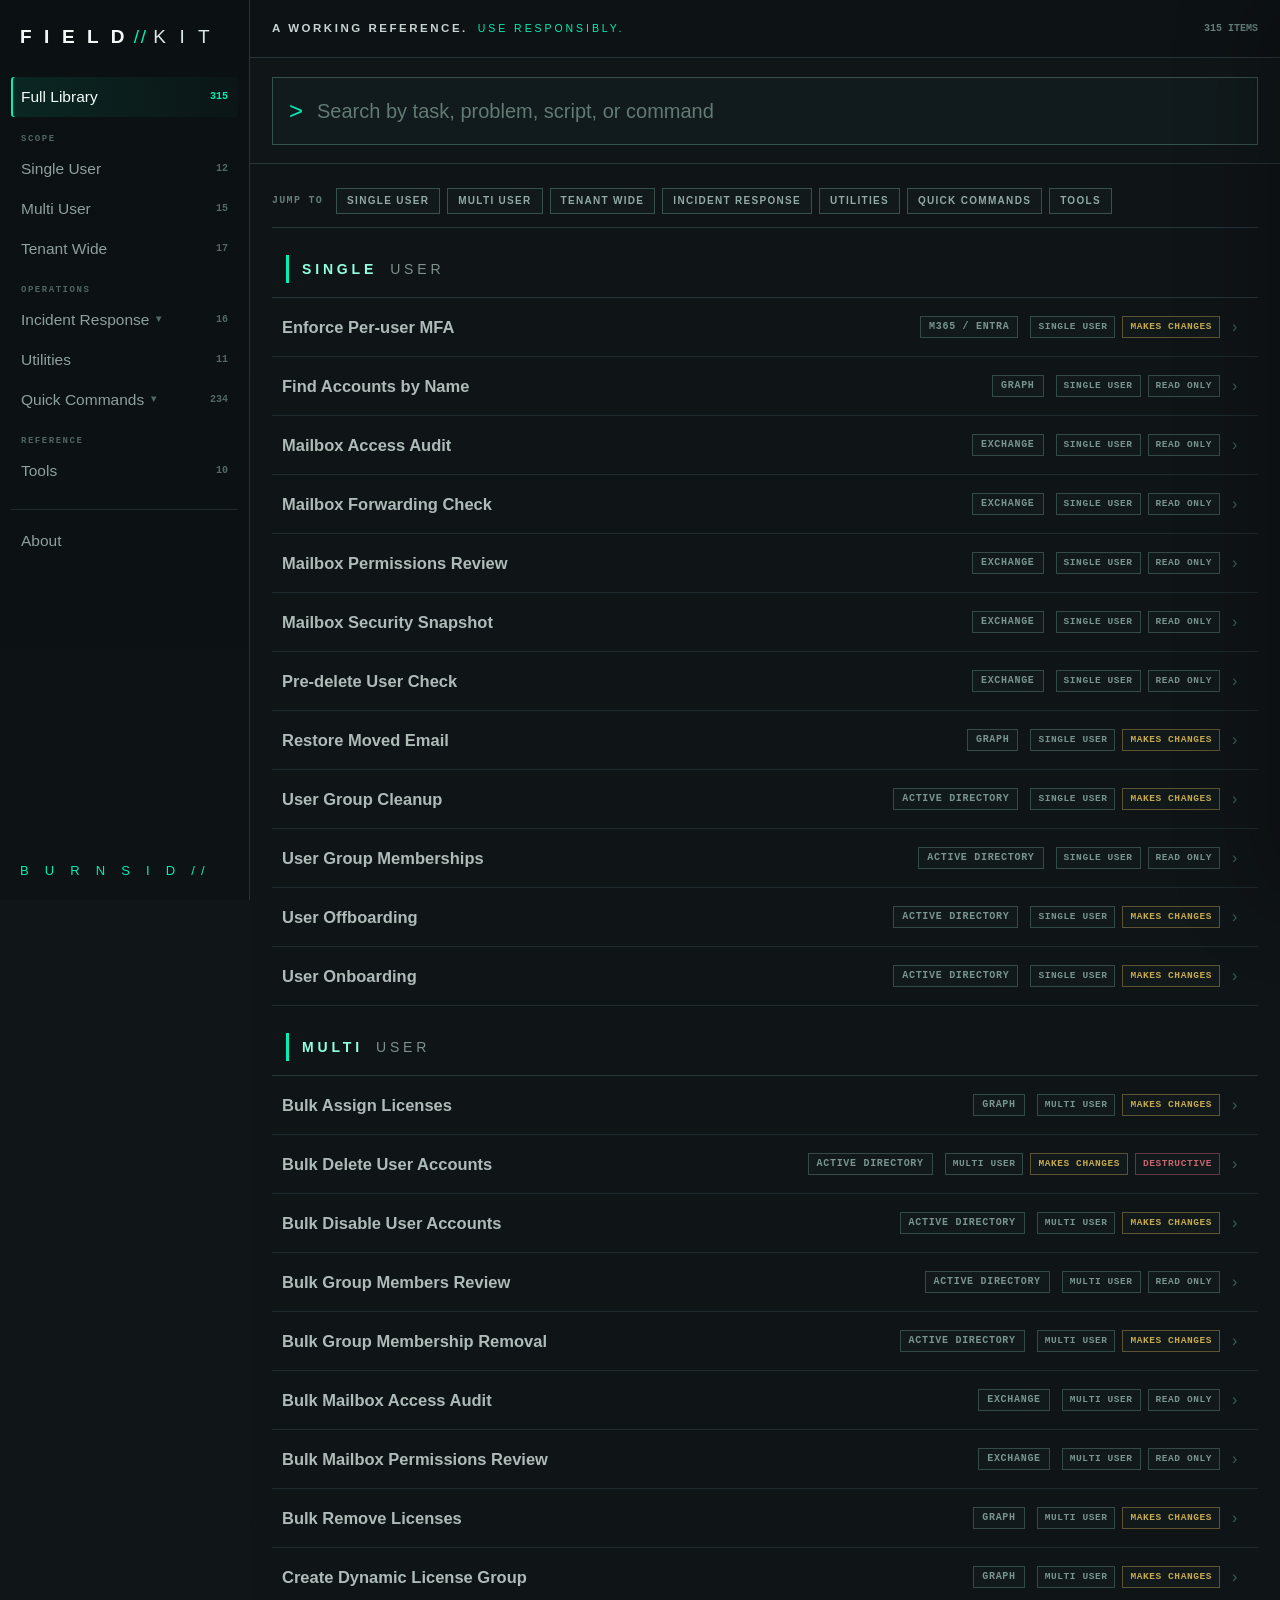
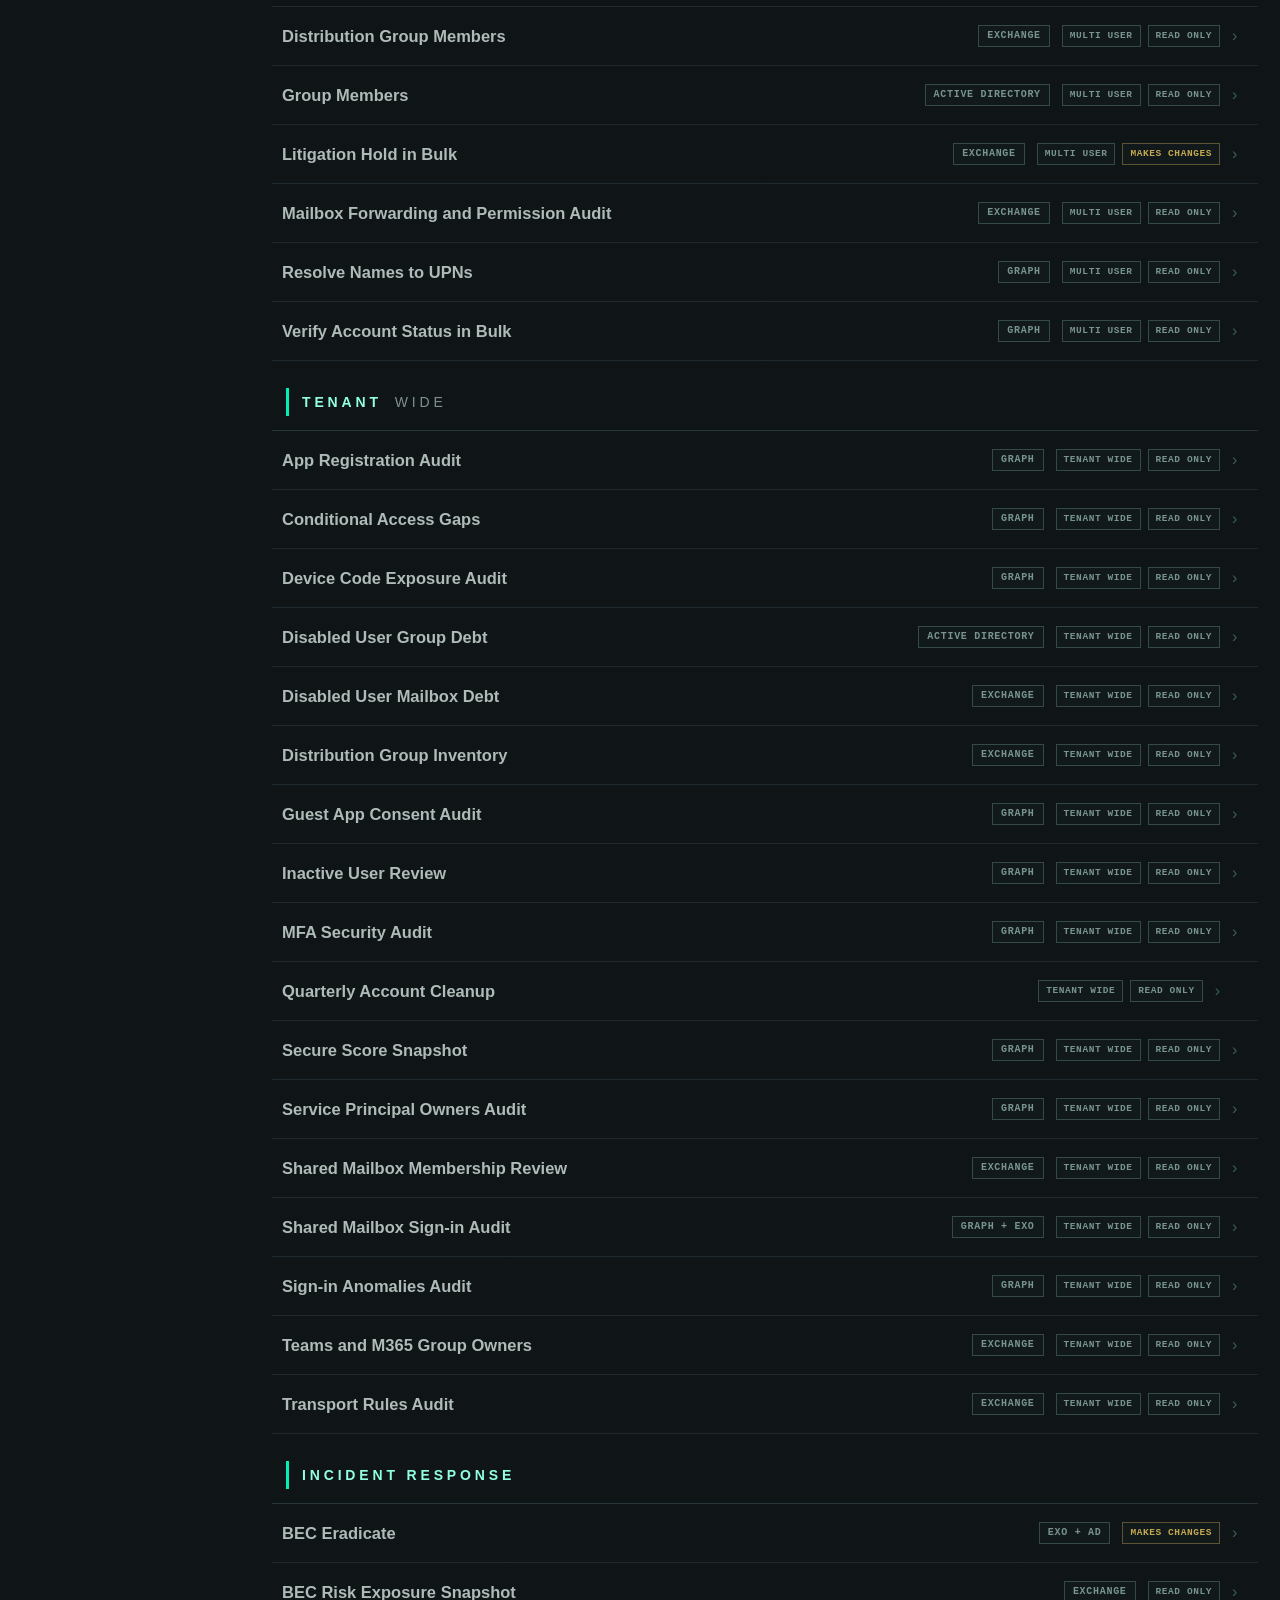
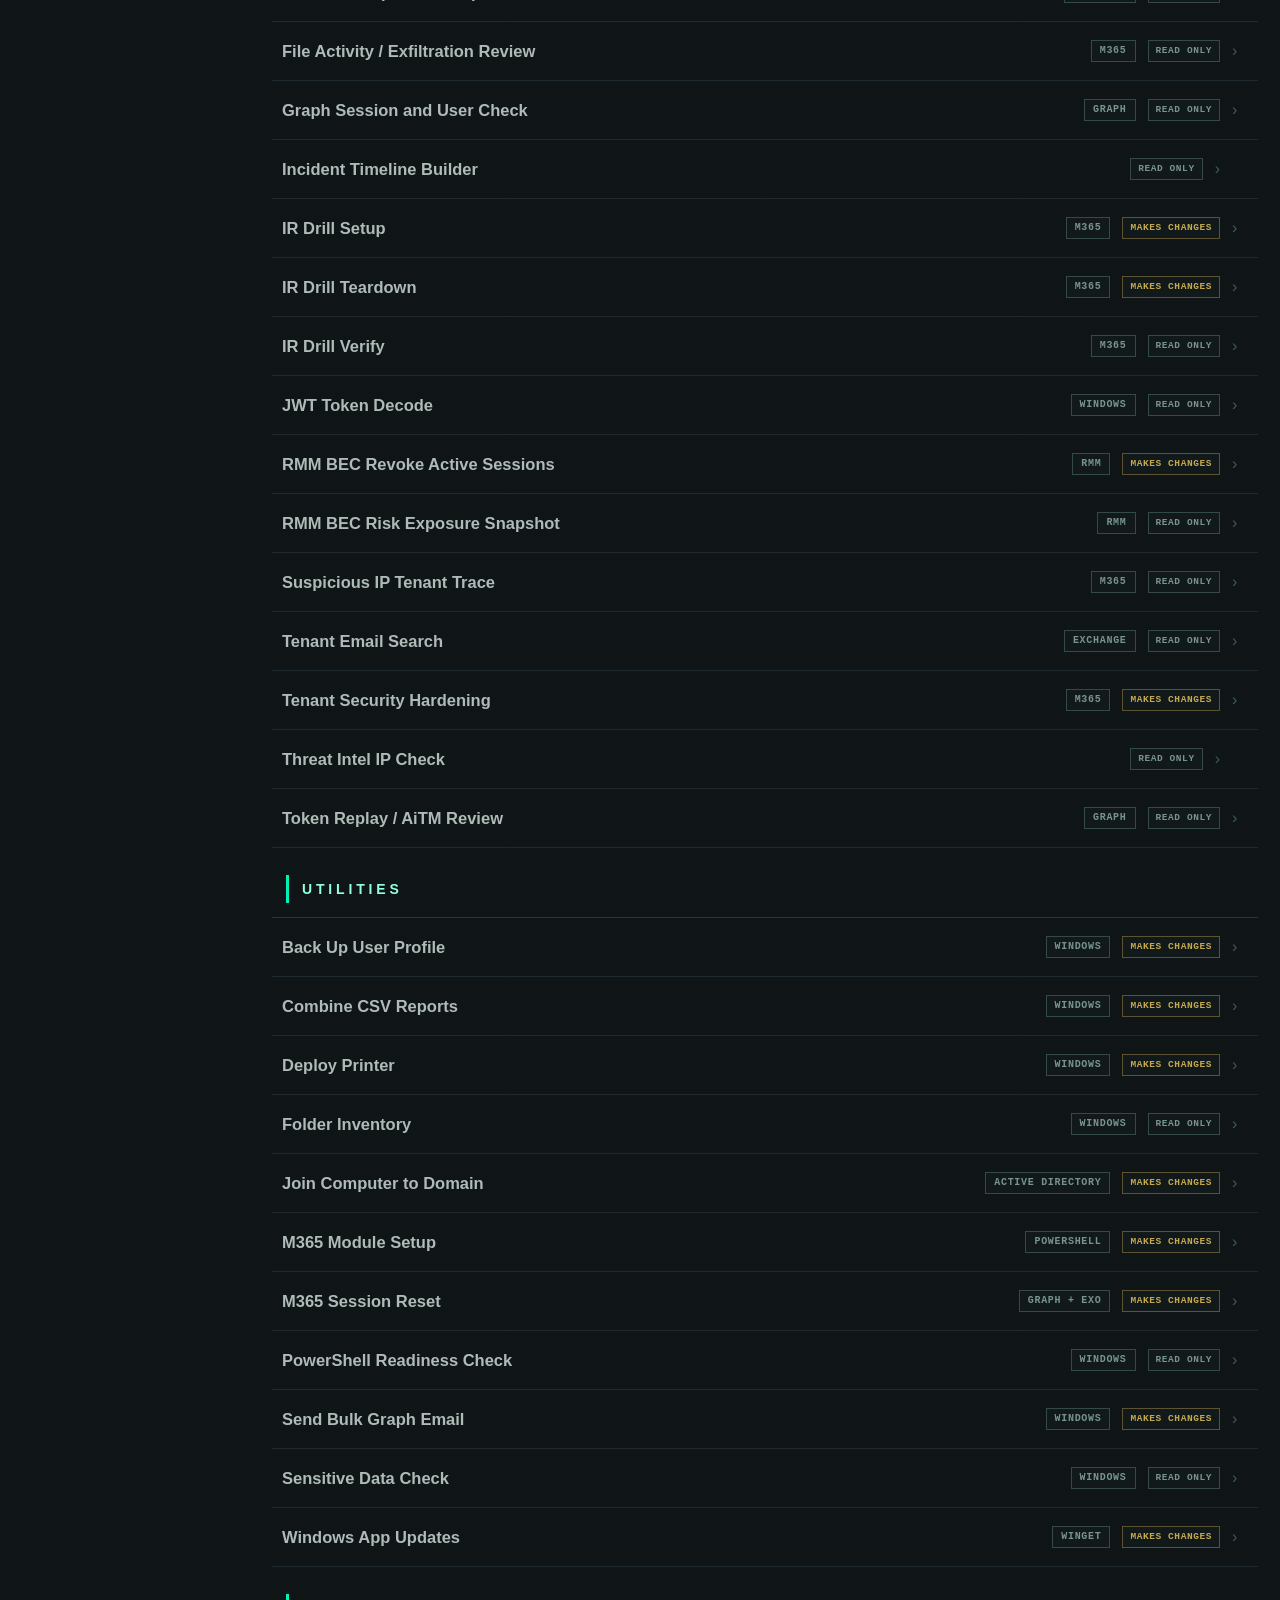
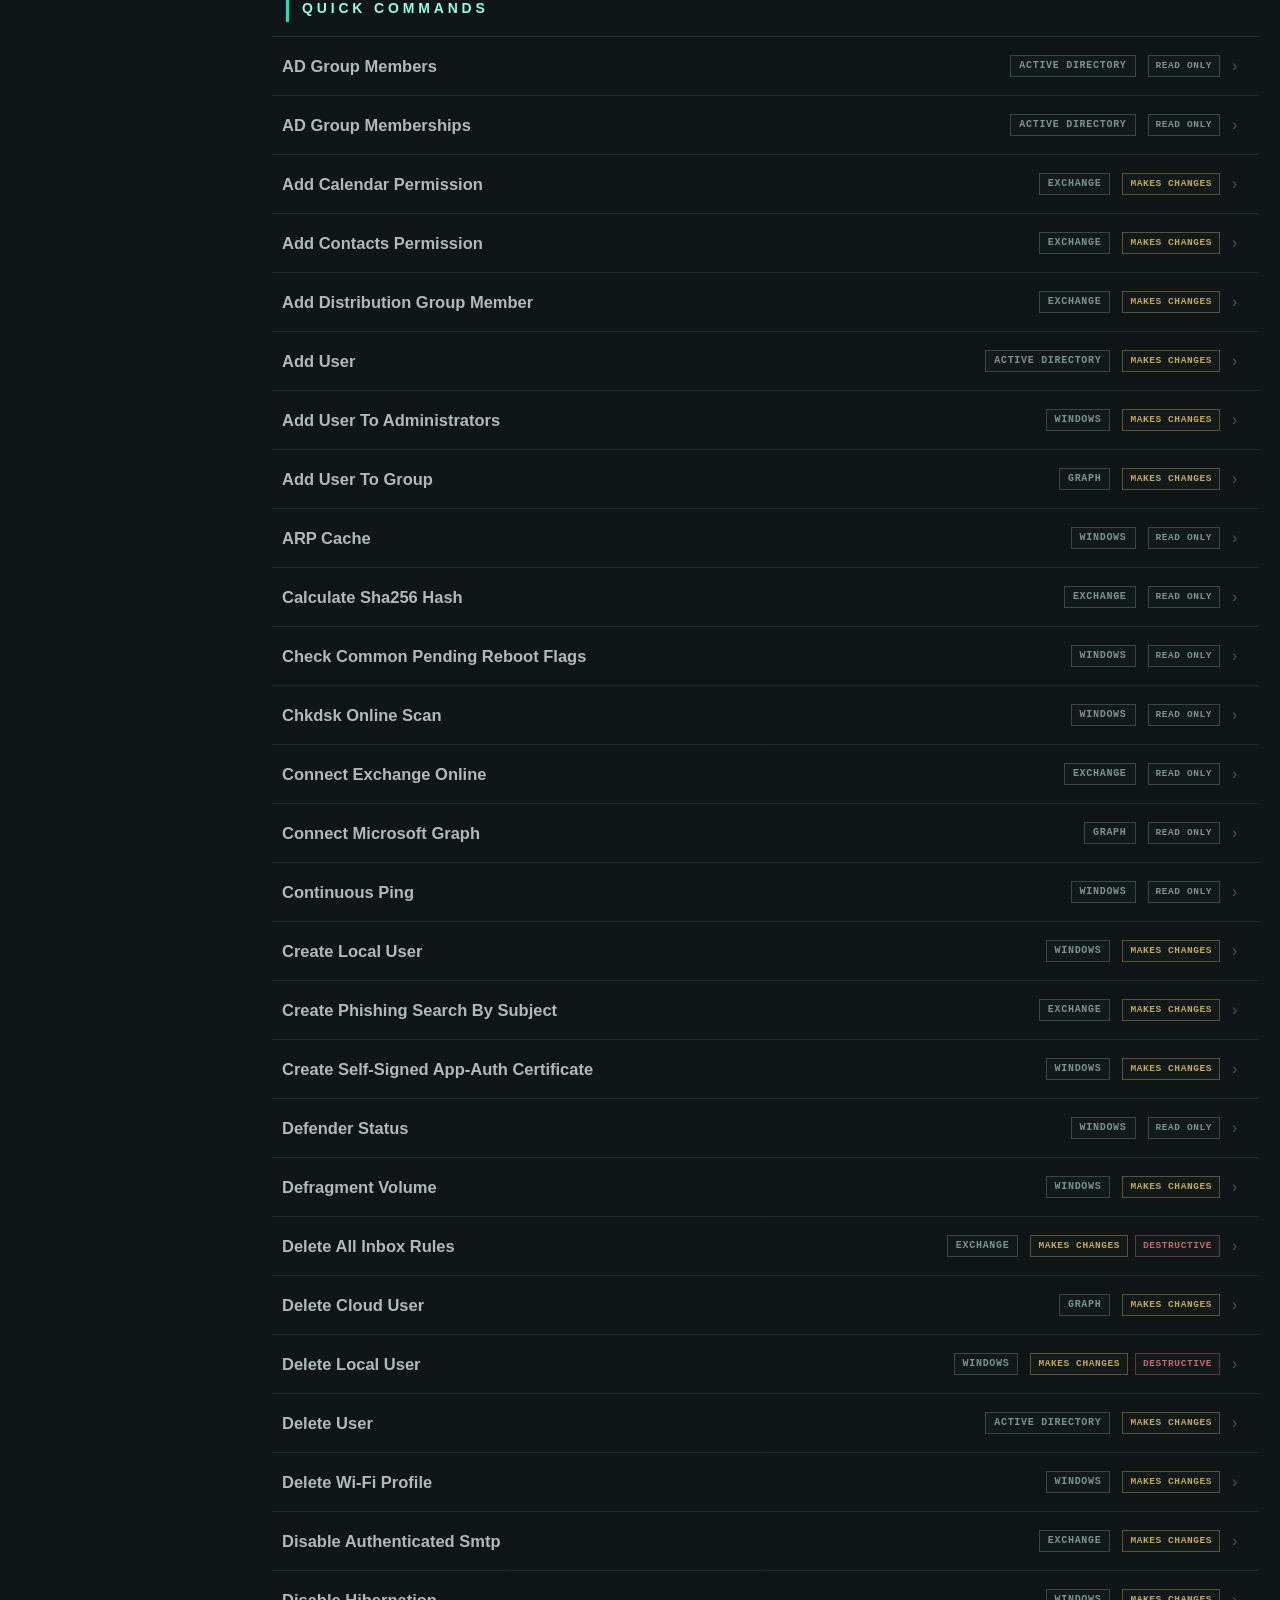
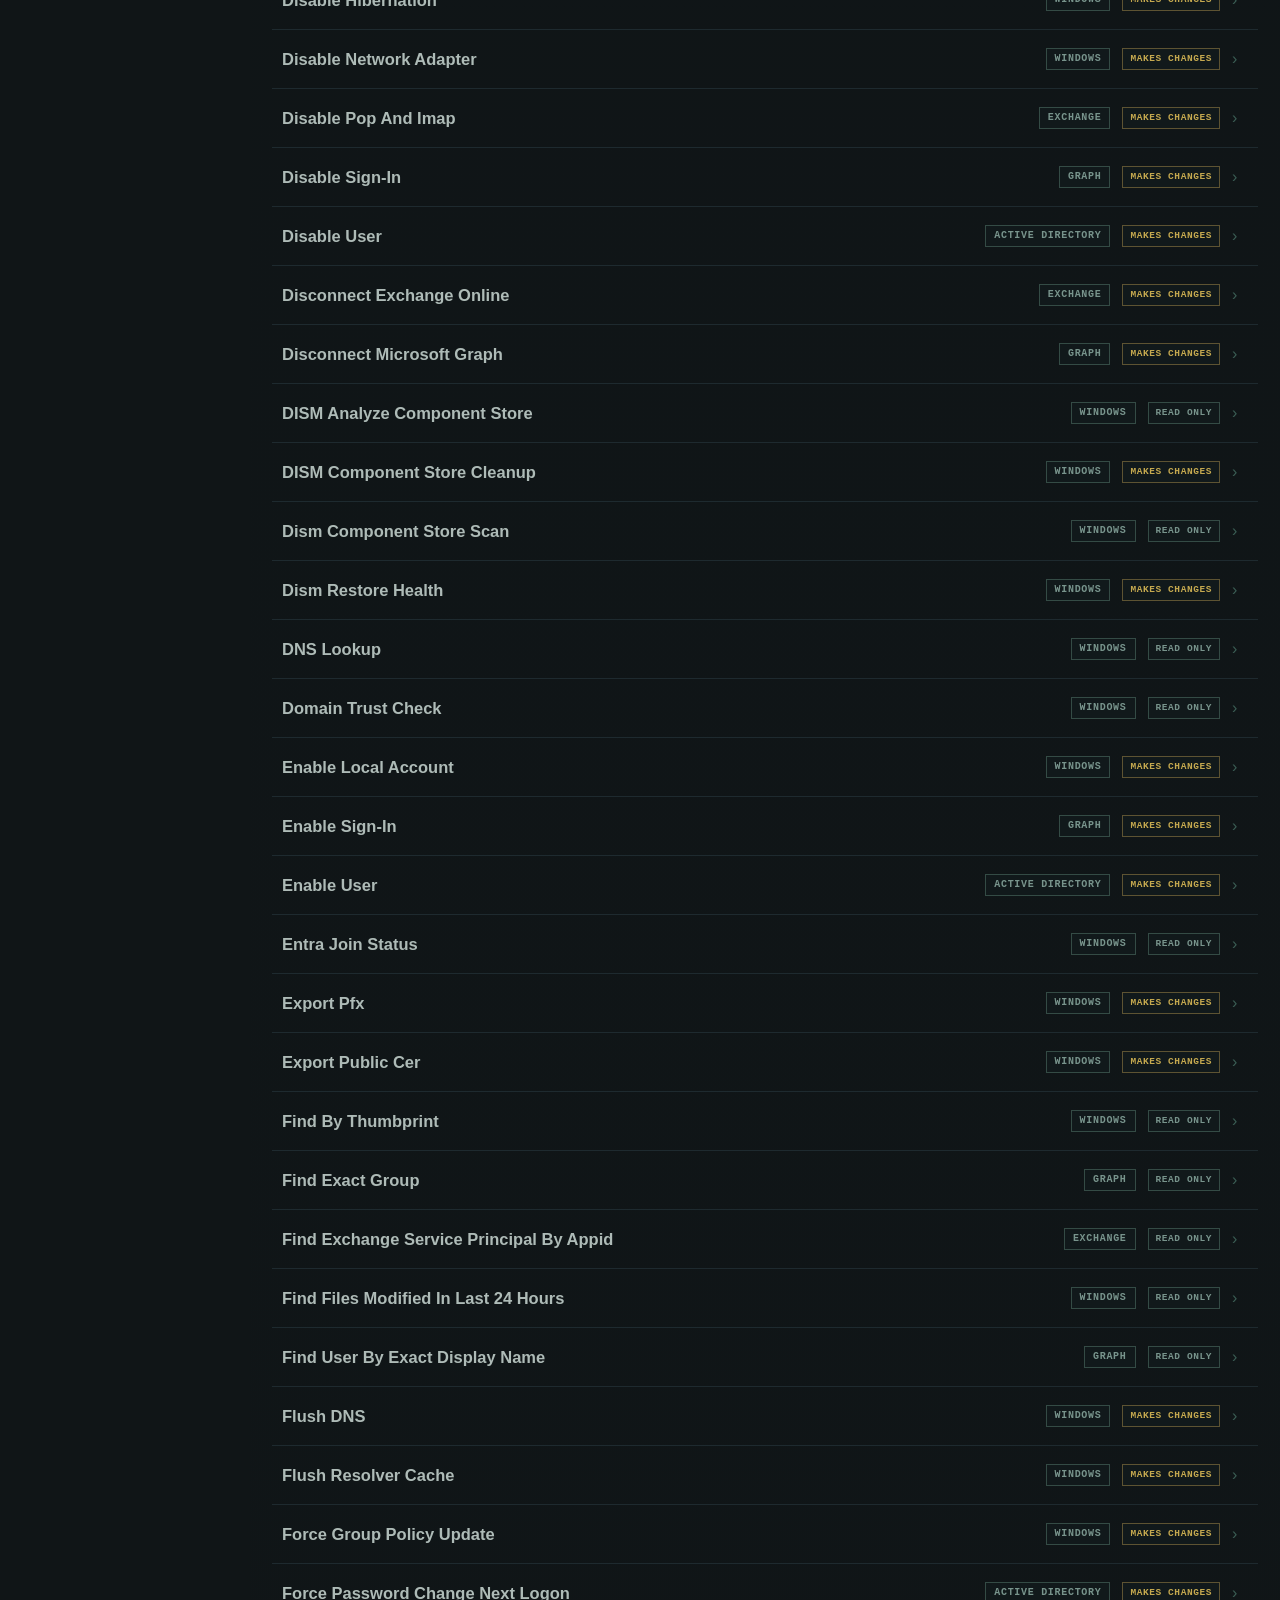
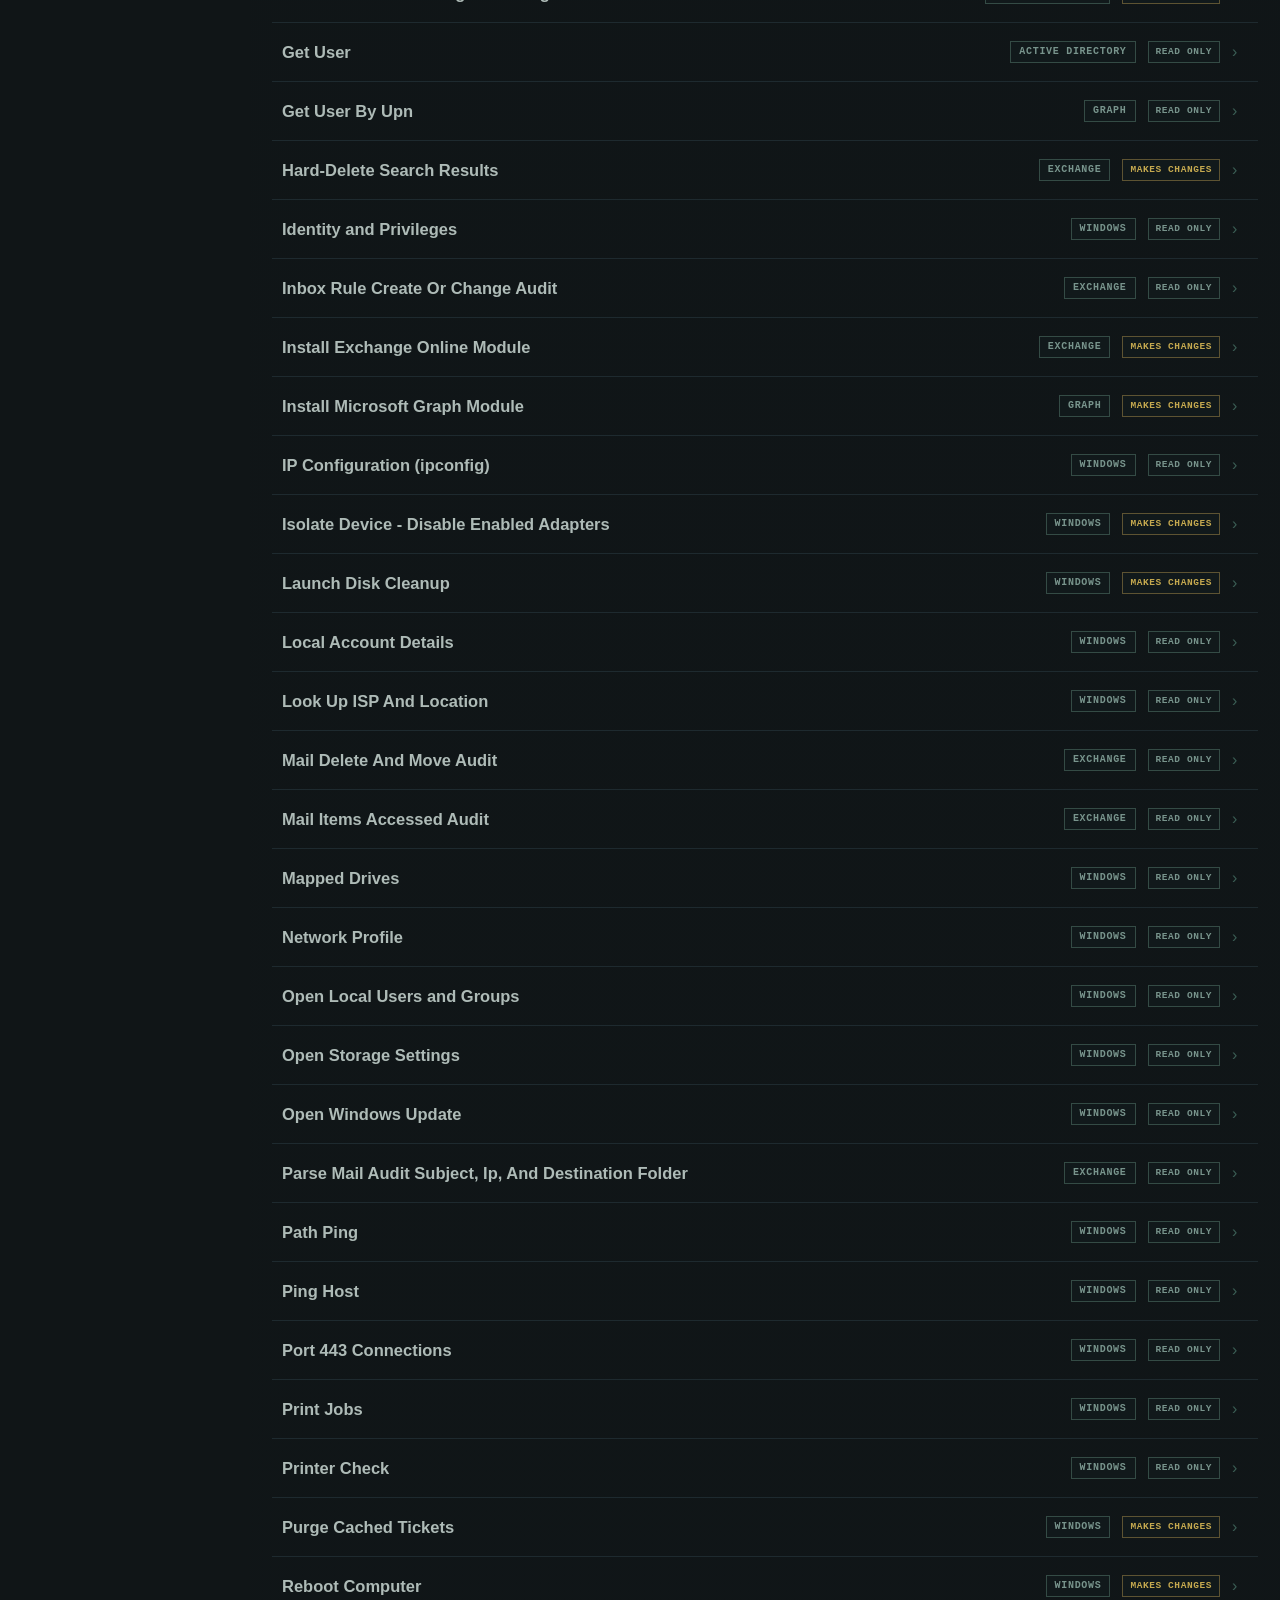
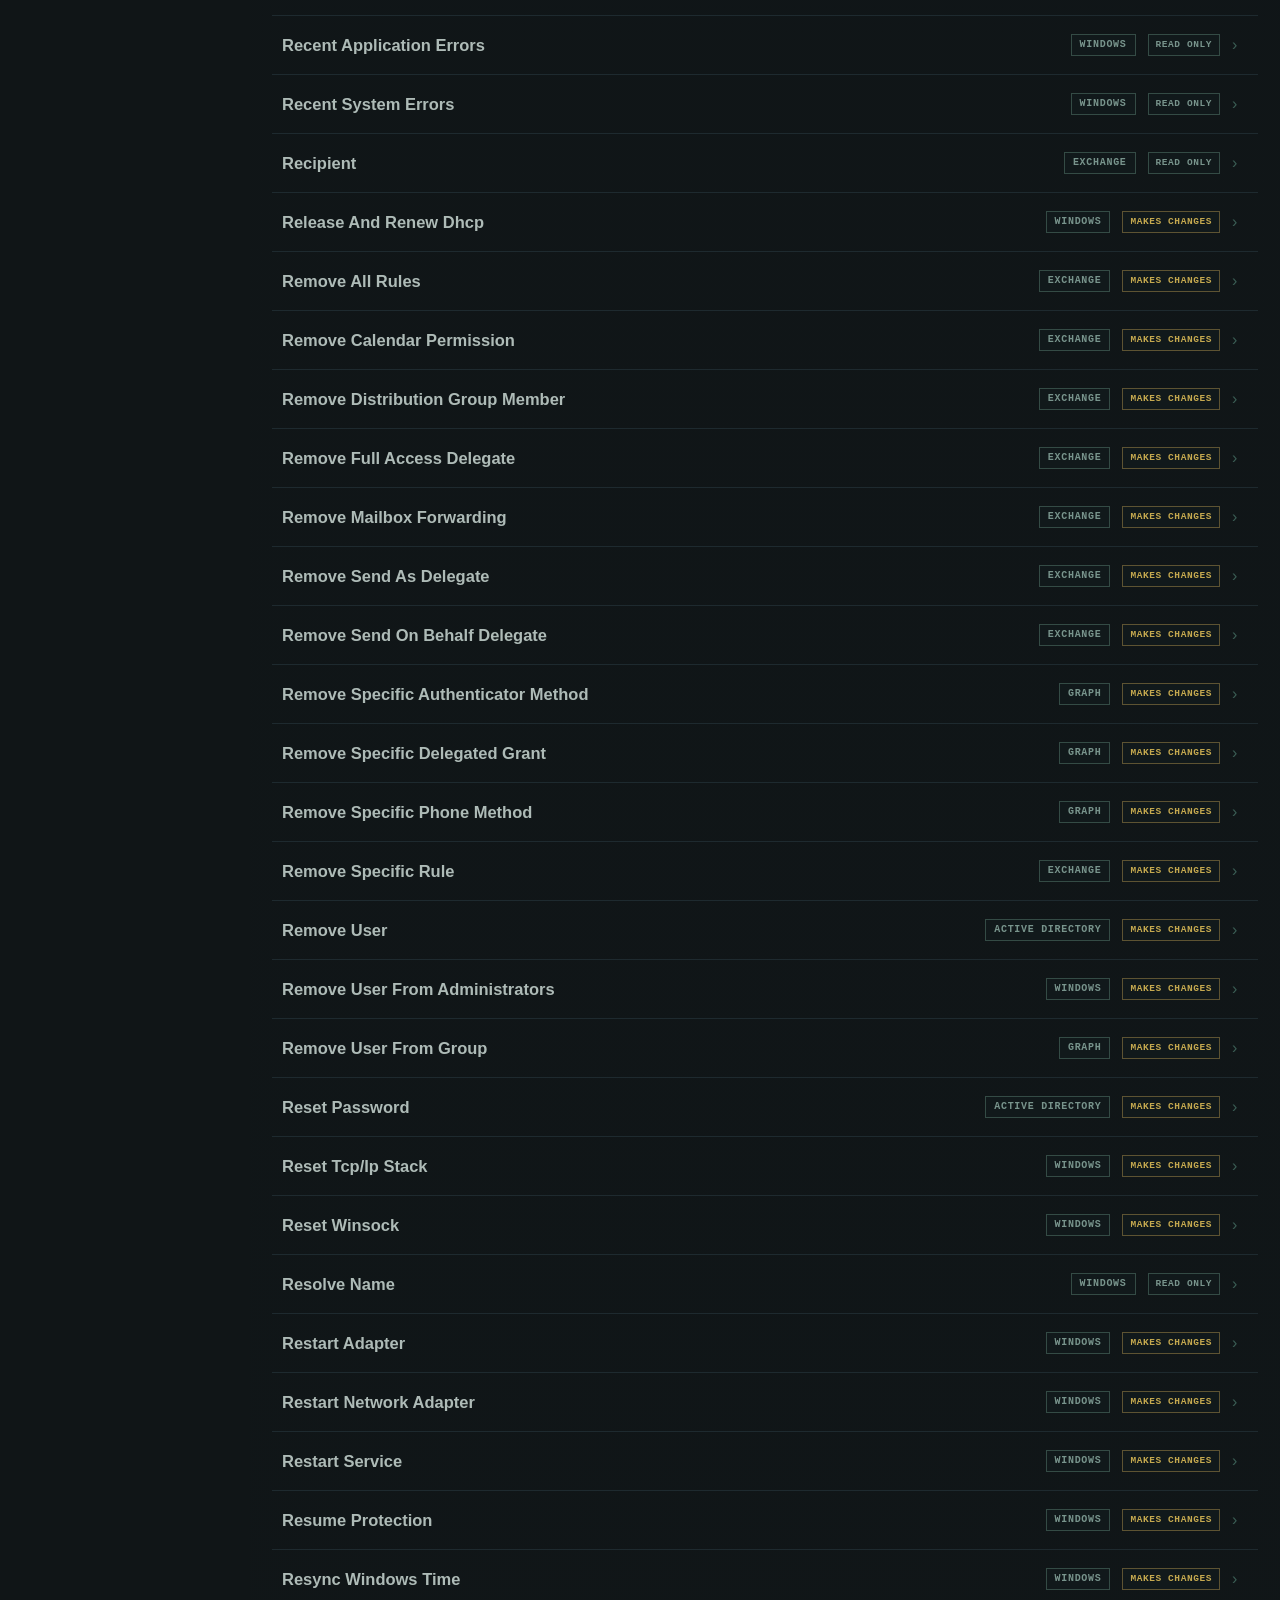
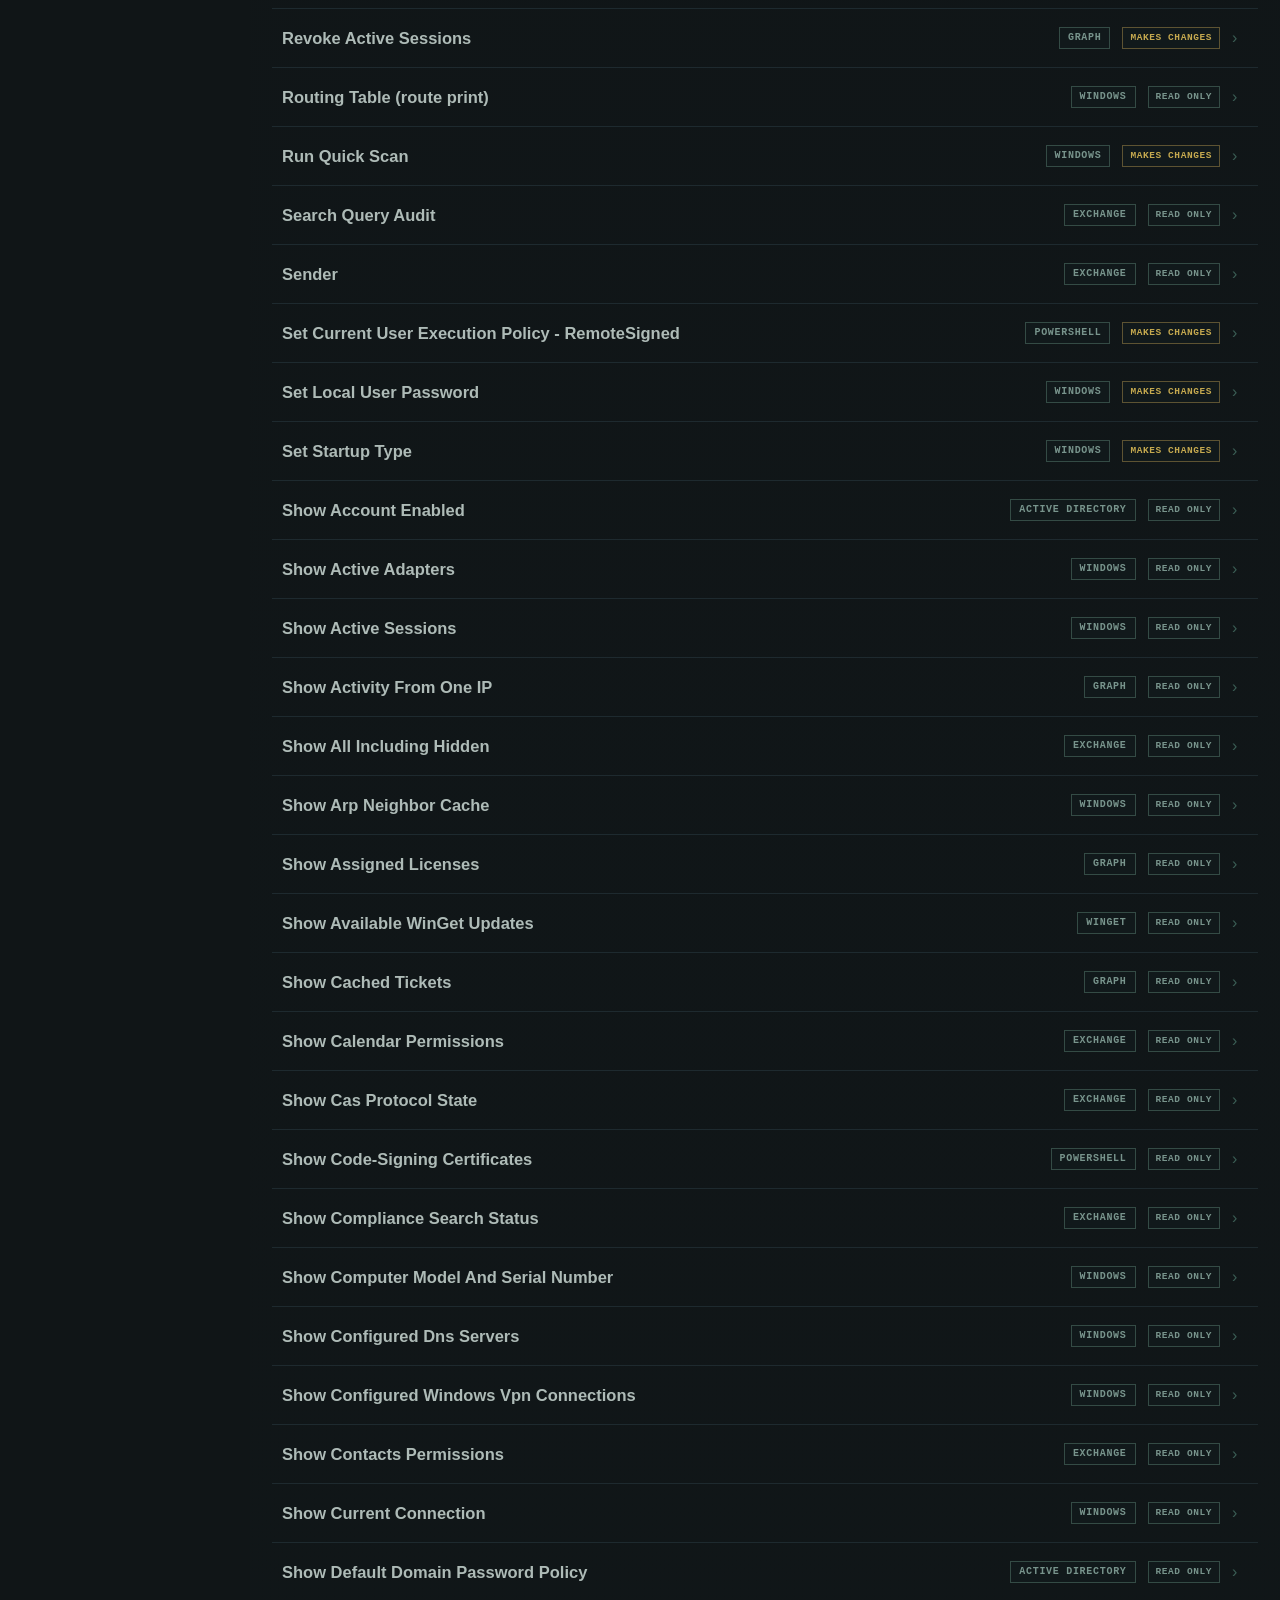
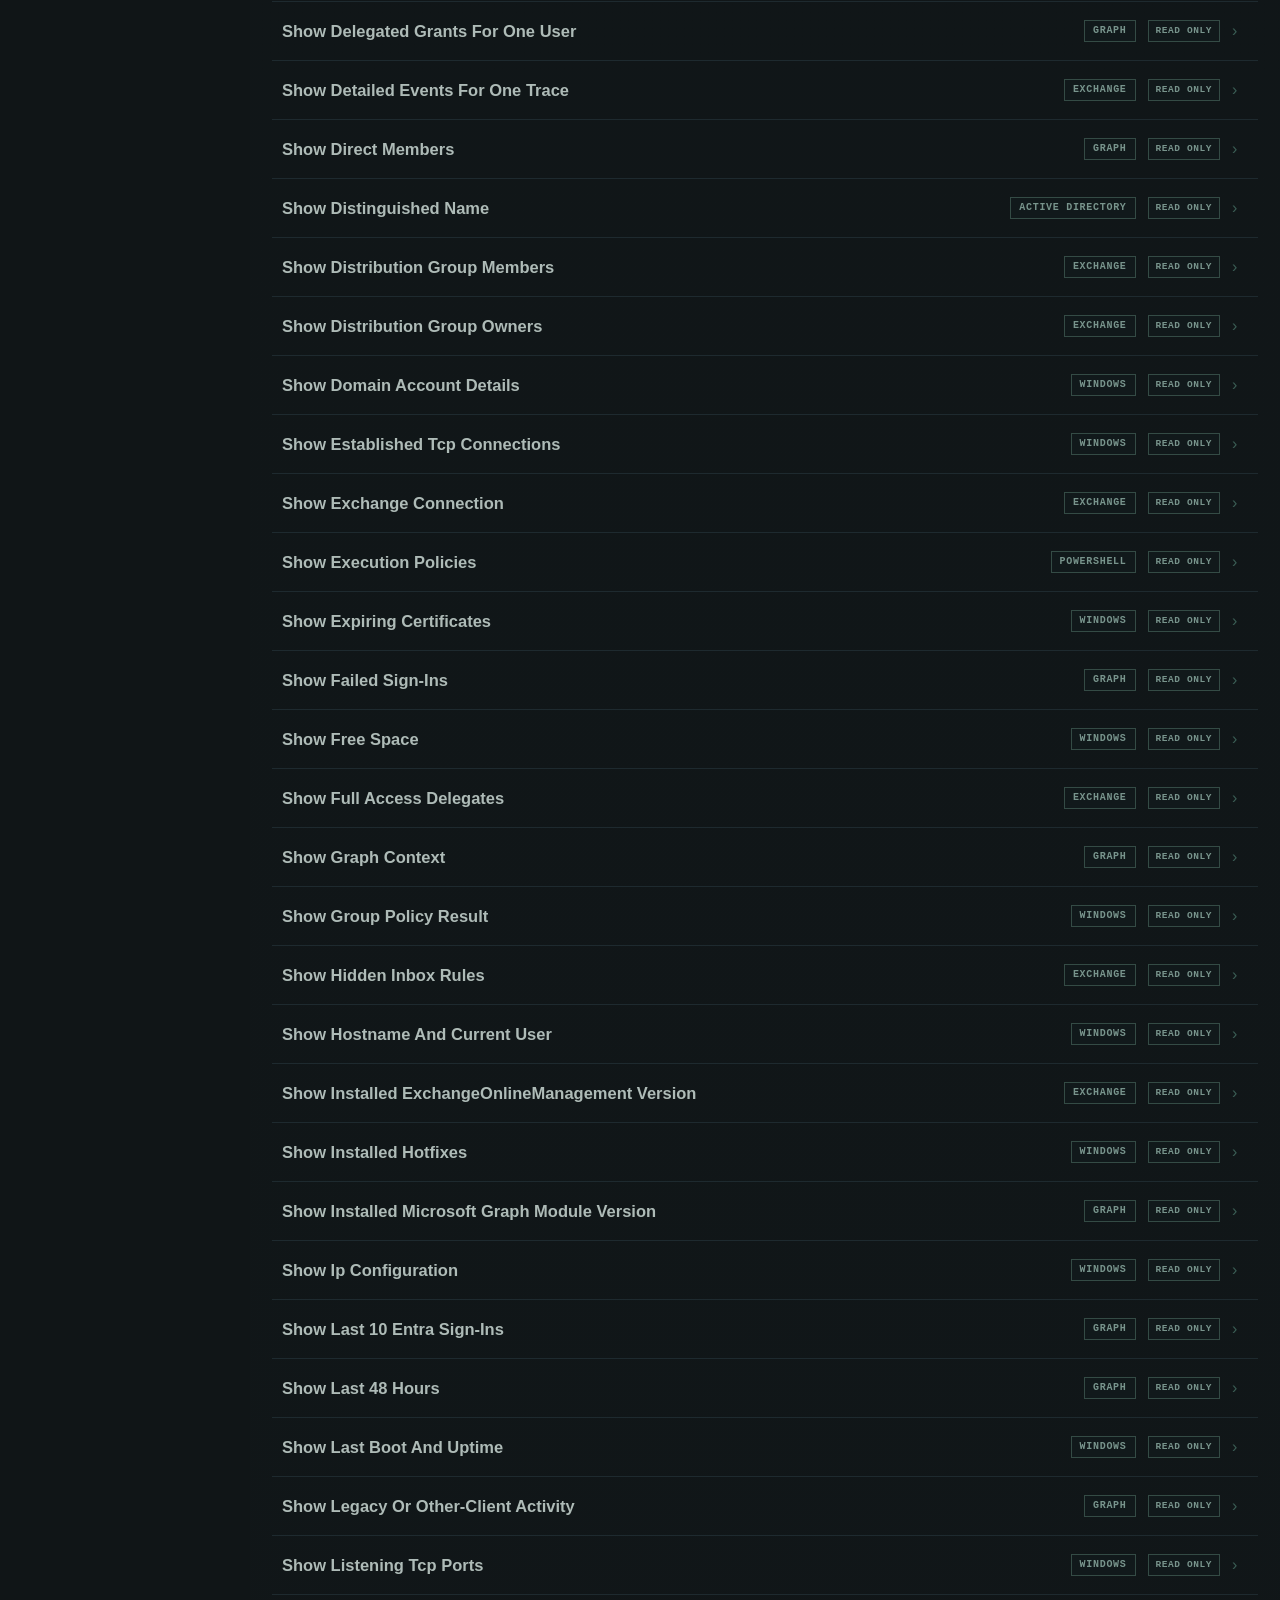
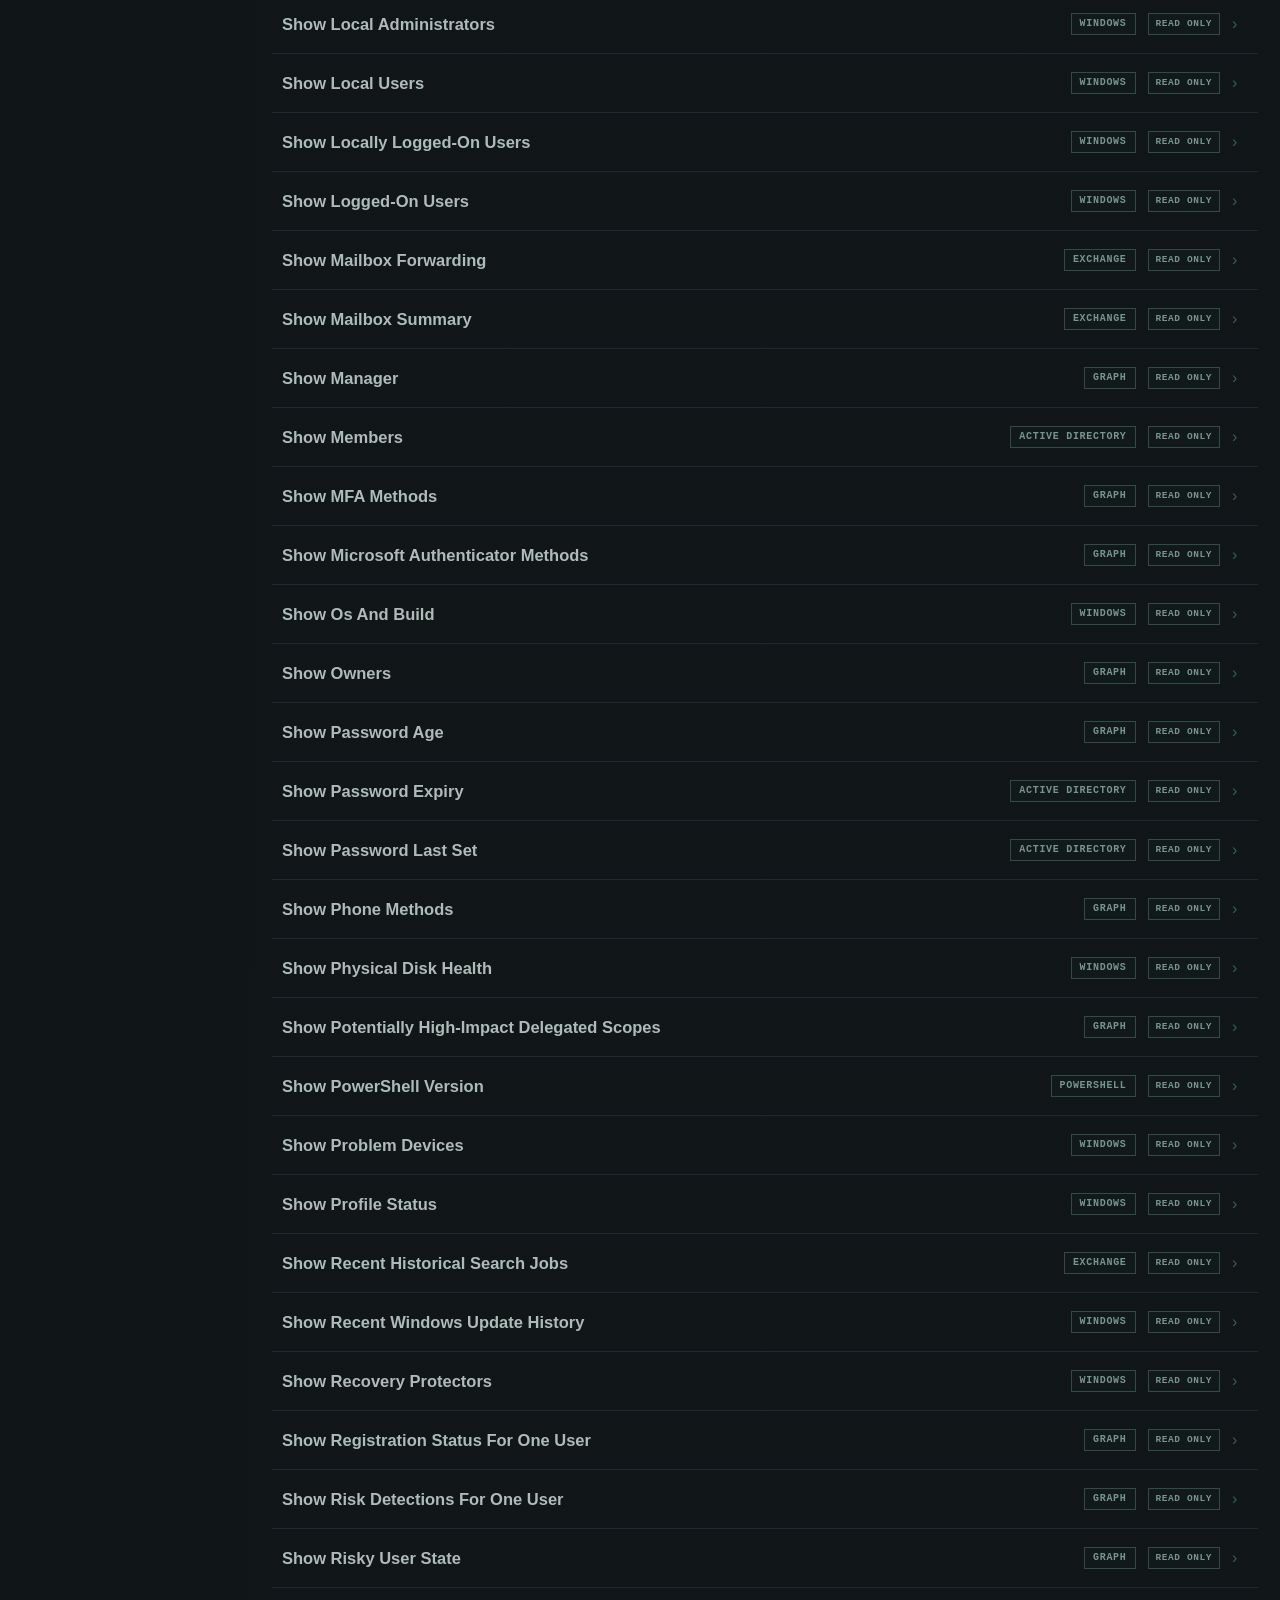
==== commit 8690b167: "Feature objective and broaden search prompt" ====
--- a/concept-neon-mint-reference.html
+++ b/concept-neon-mint-reference.html
@@ -278,7 +278,7 @@
   margin-left:7px;color:#536862;font:800 10px/1 var(--mono);
   transform:rotate(0deg);transition:transform .16s ease,color .16s ease;
 }
-.area-button.active .nav-caret{color:var(--mint);transform:rotate(180deg)}
+.area-button[aria-expanded="true"] .nav-caret{color:var(--mint);transform:rotate(180deg)}
 .area-subnav{
   margin:2px 0 9px 13px;padding:2px 0 2px 8px;
   border-left:1px solid #243730;
@@ -444,6 +444,10 @@
 .access-danger{color:var(--red);border-color:#784149}
 
 .connect-block,.workflow-block,.check-block,.command-block,.source-block,.note-block{margin-top:24px}
+.objective-block{margin-top:22px;max-width:650px}
+.objective-copy{
+  color:#e1ebe8;font-size:16px;font-weight:500;line-height:1.58;
+}
 .section-label{
   margin-bottom:10px;color:#91aaa3;font-family:var(--display);font-size:10px;
   font-weight:700;line-height:1;letter-spacing:.24em;text-transform:uppercase;
@@ -755,7 +759,7 @@
     <section class="search-wrap">
       <label class="search-box">
         <span>&gt;</span>
-        <input id="search" type="search" autocomplete="off" spellcheck="false" placeholder="Find a script or command">
+        <input id="search" type="search" autocomplete="off" spellcheck="false" placeholder="Search by task, problem, script, or command">
         <button id="clearSearch" class="clear-button hidden" type="button" aria-label="Clear search">×</button>
       </label>
     </section>
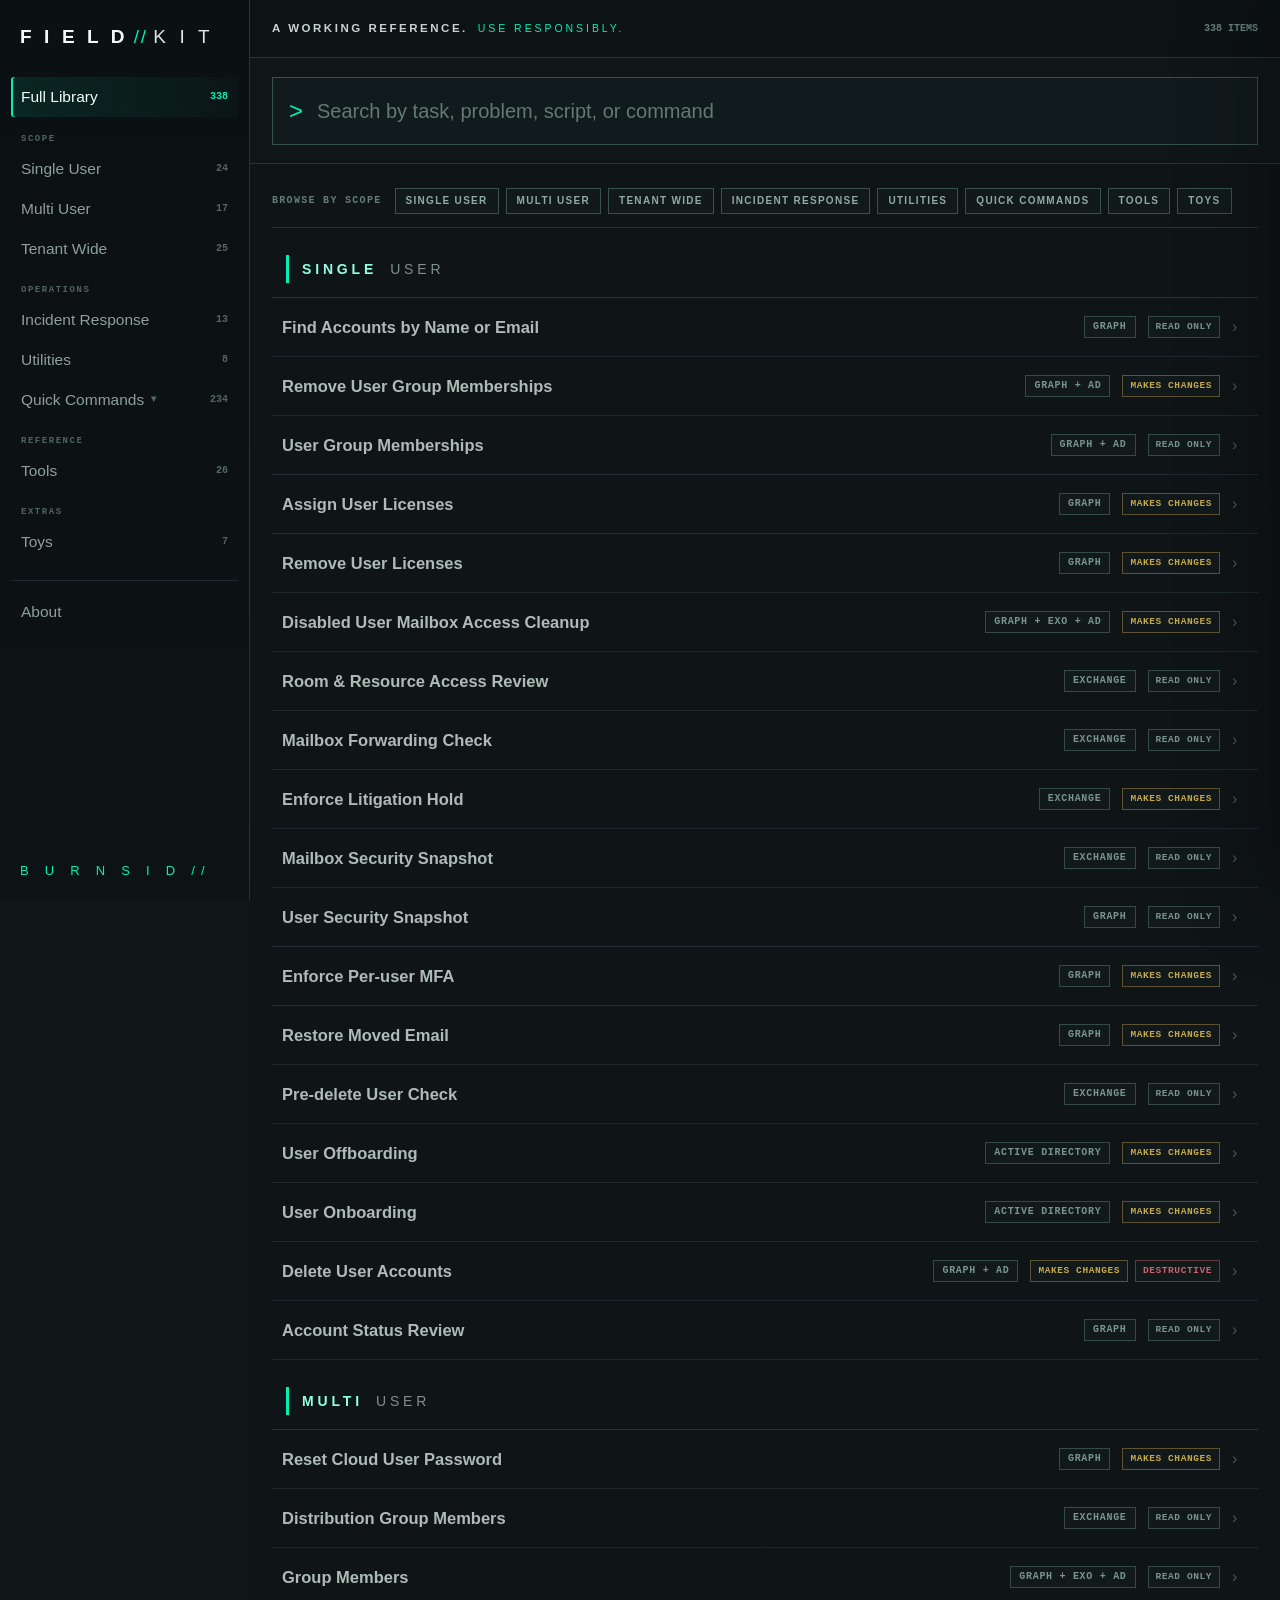
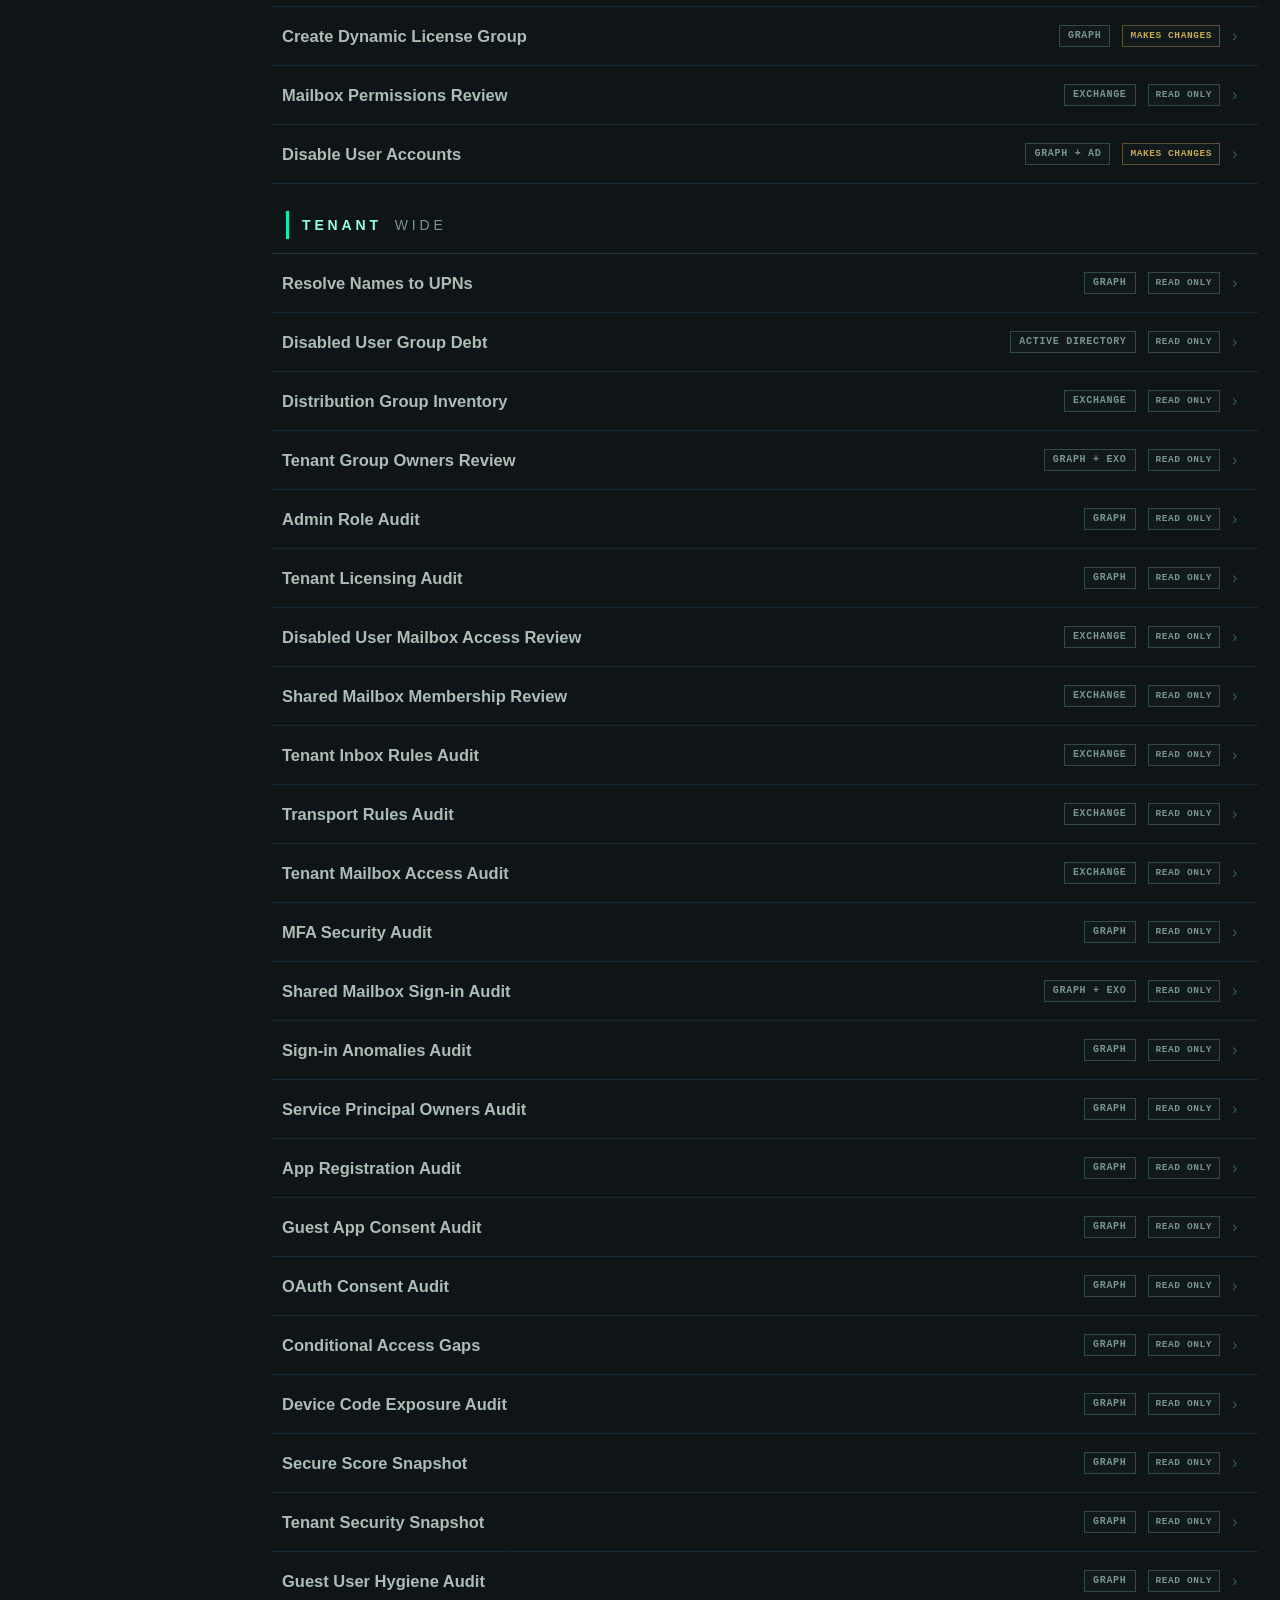
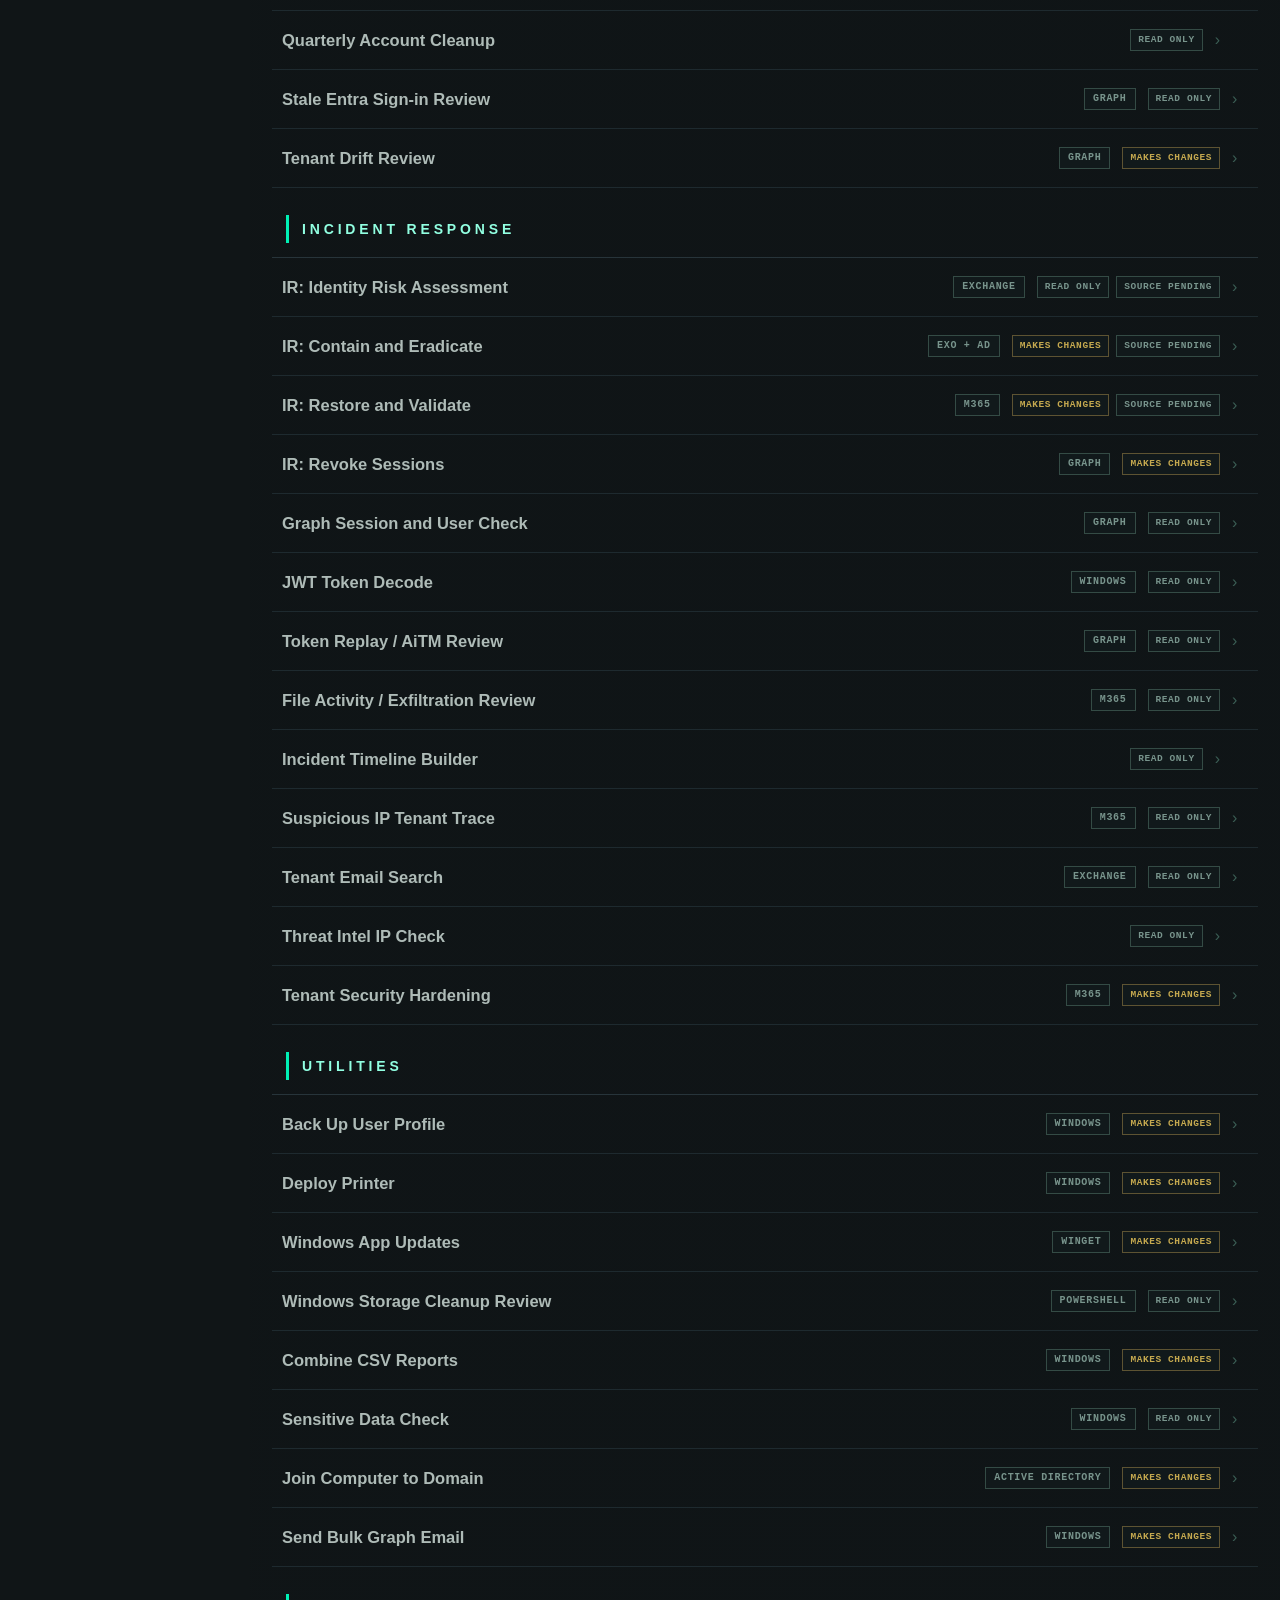
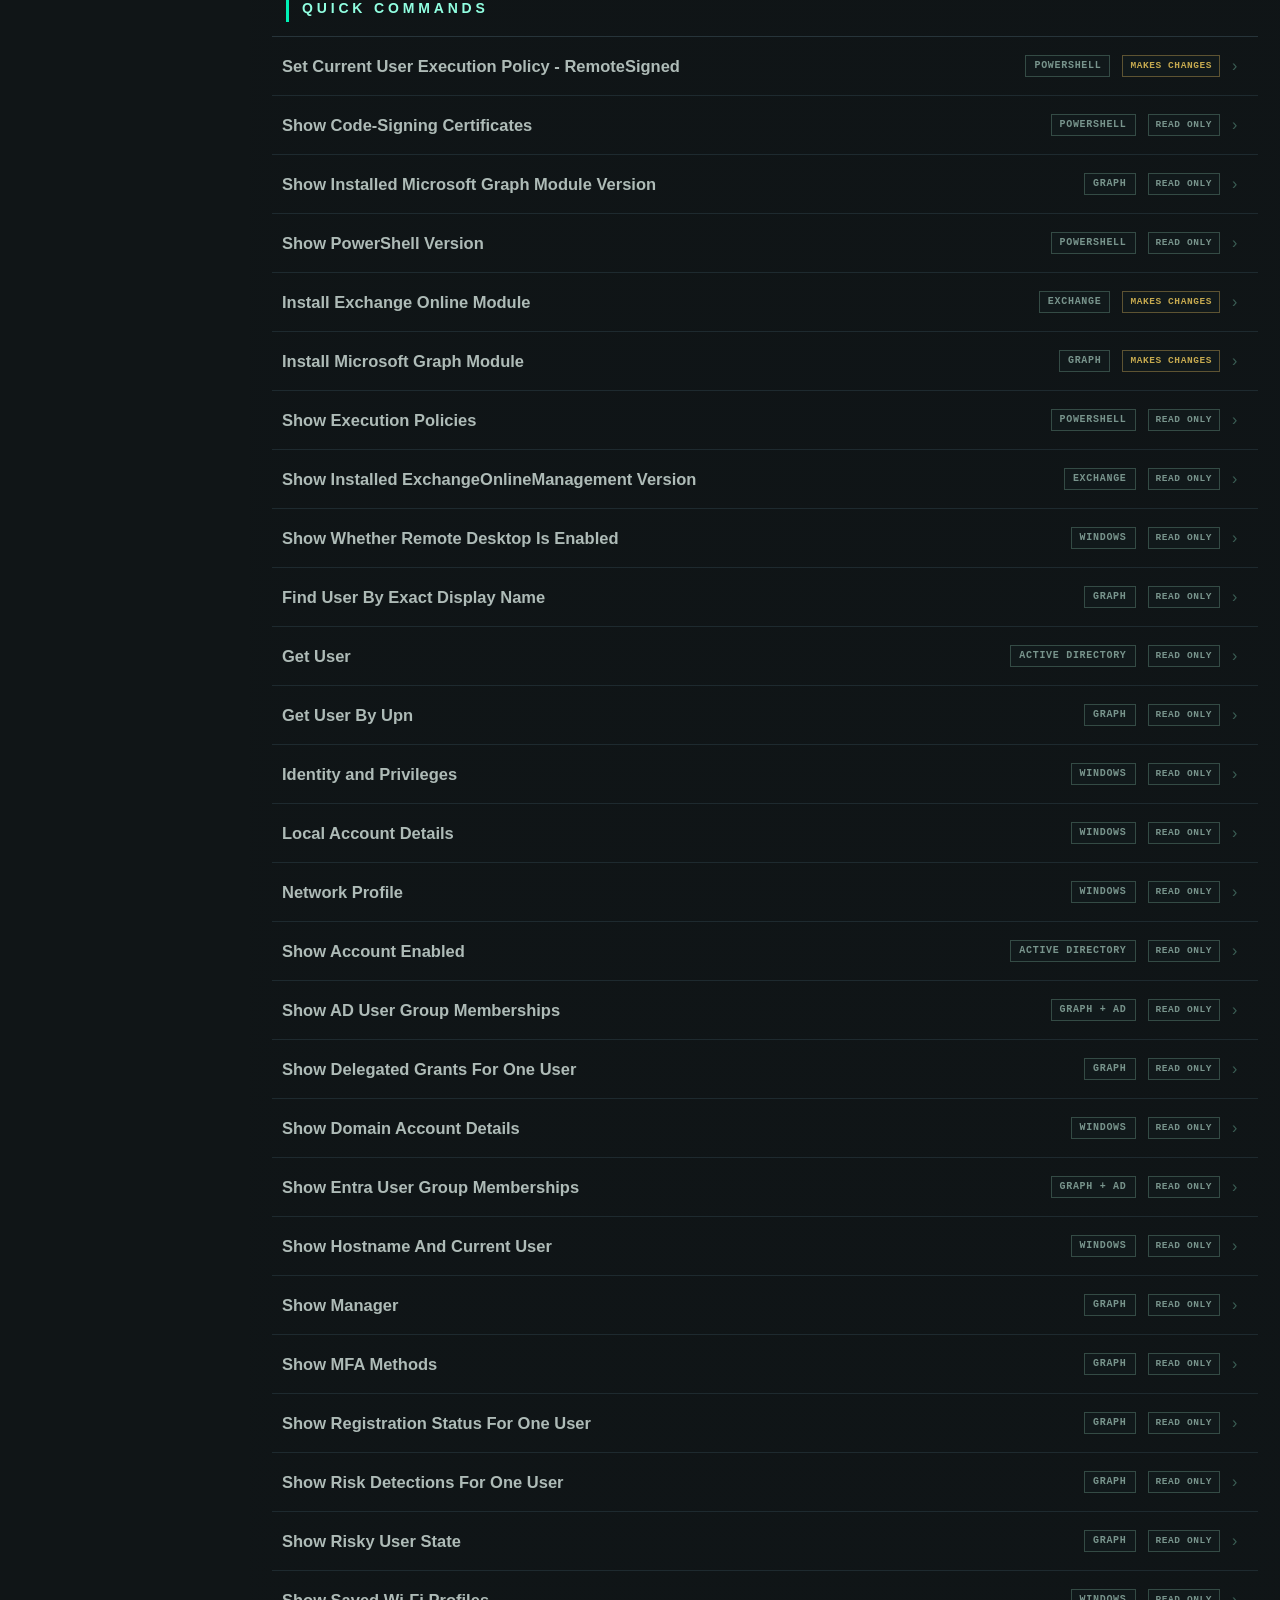
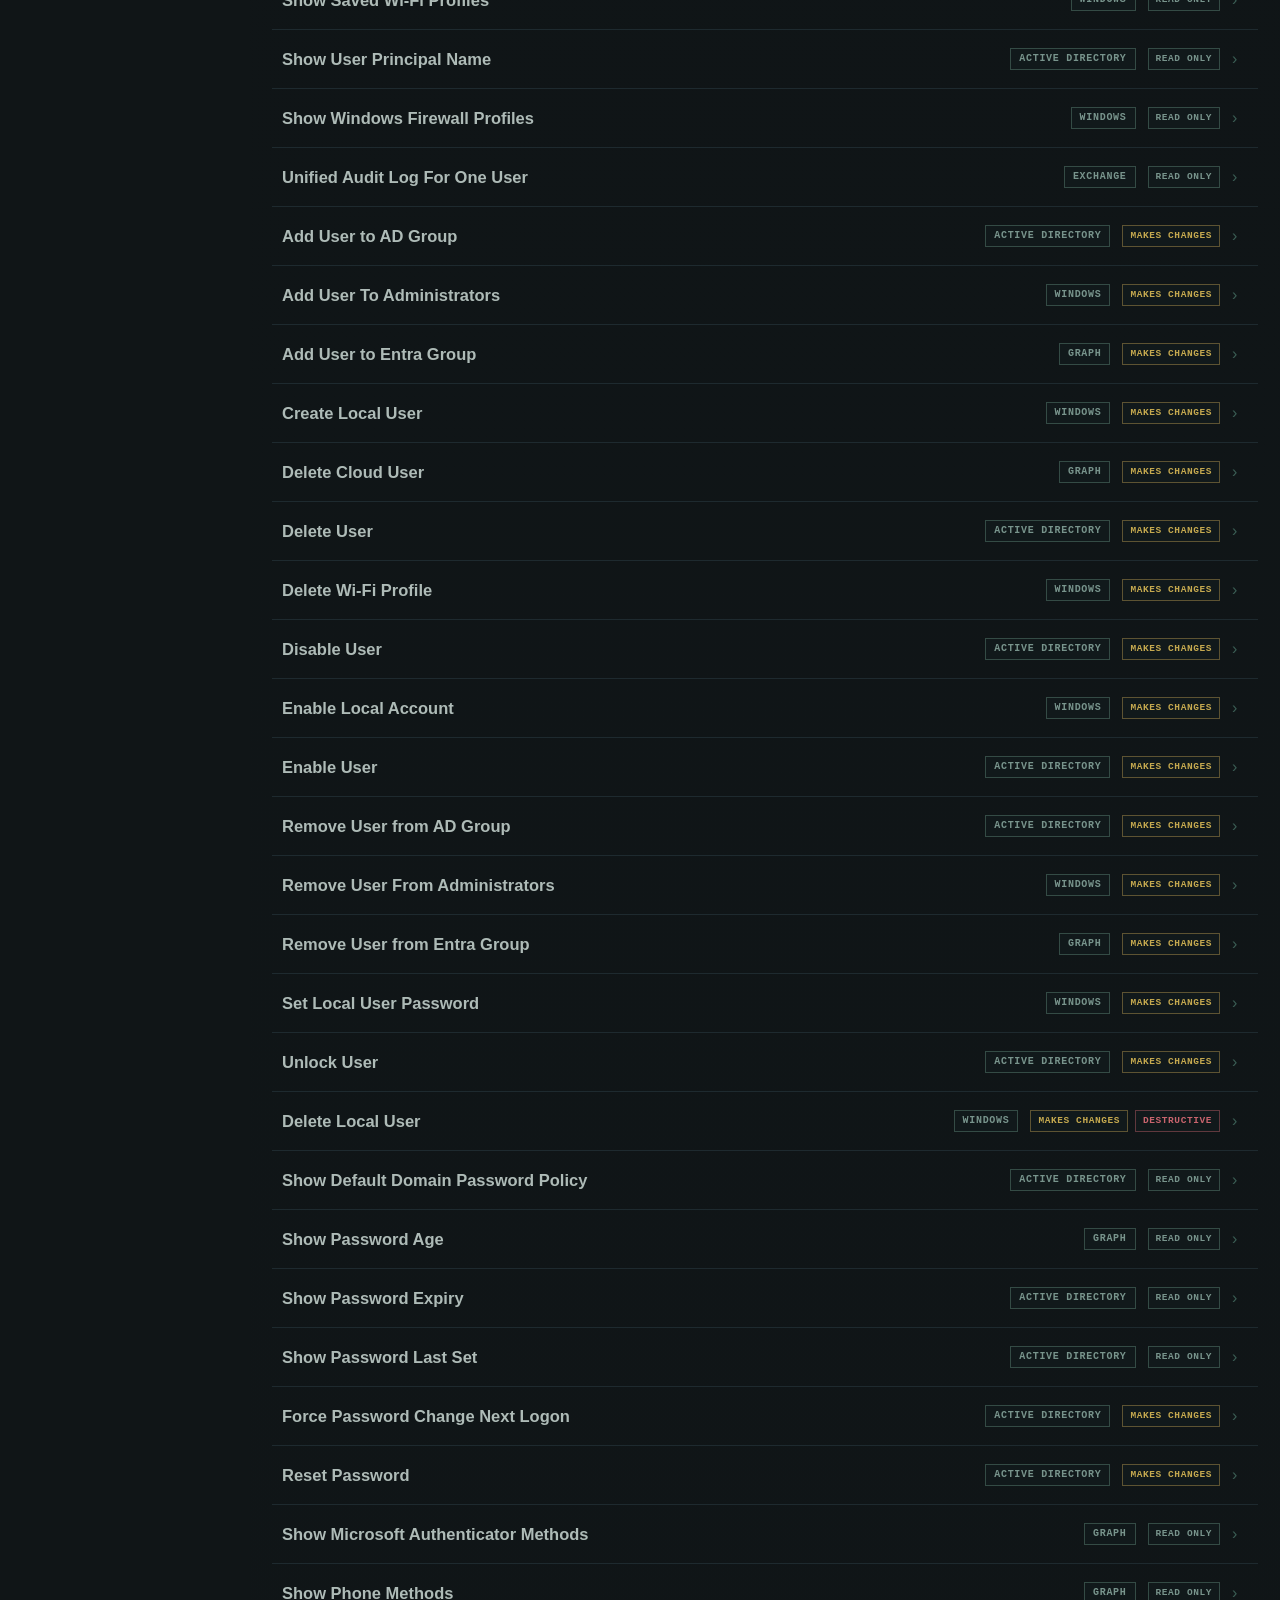
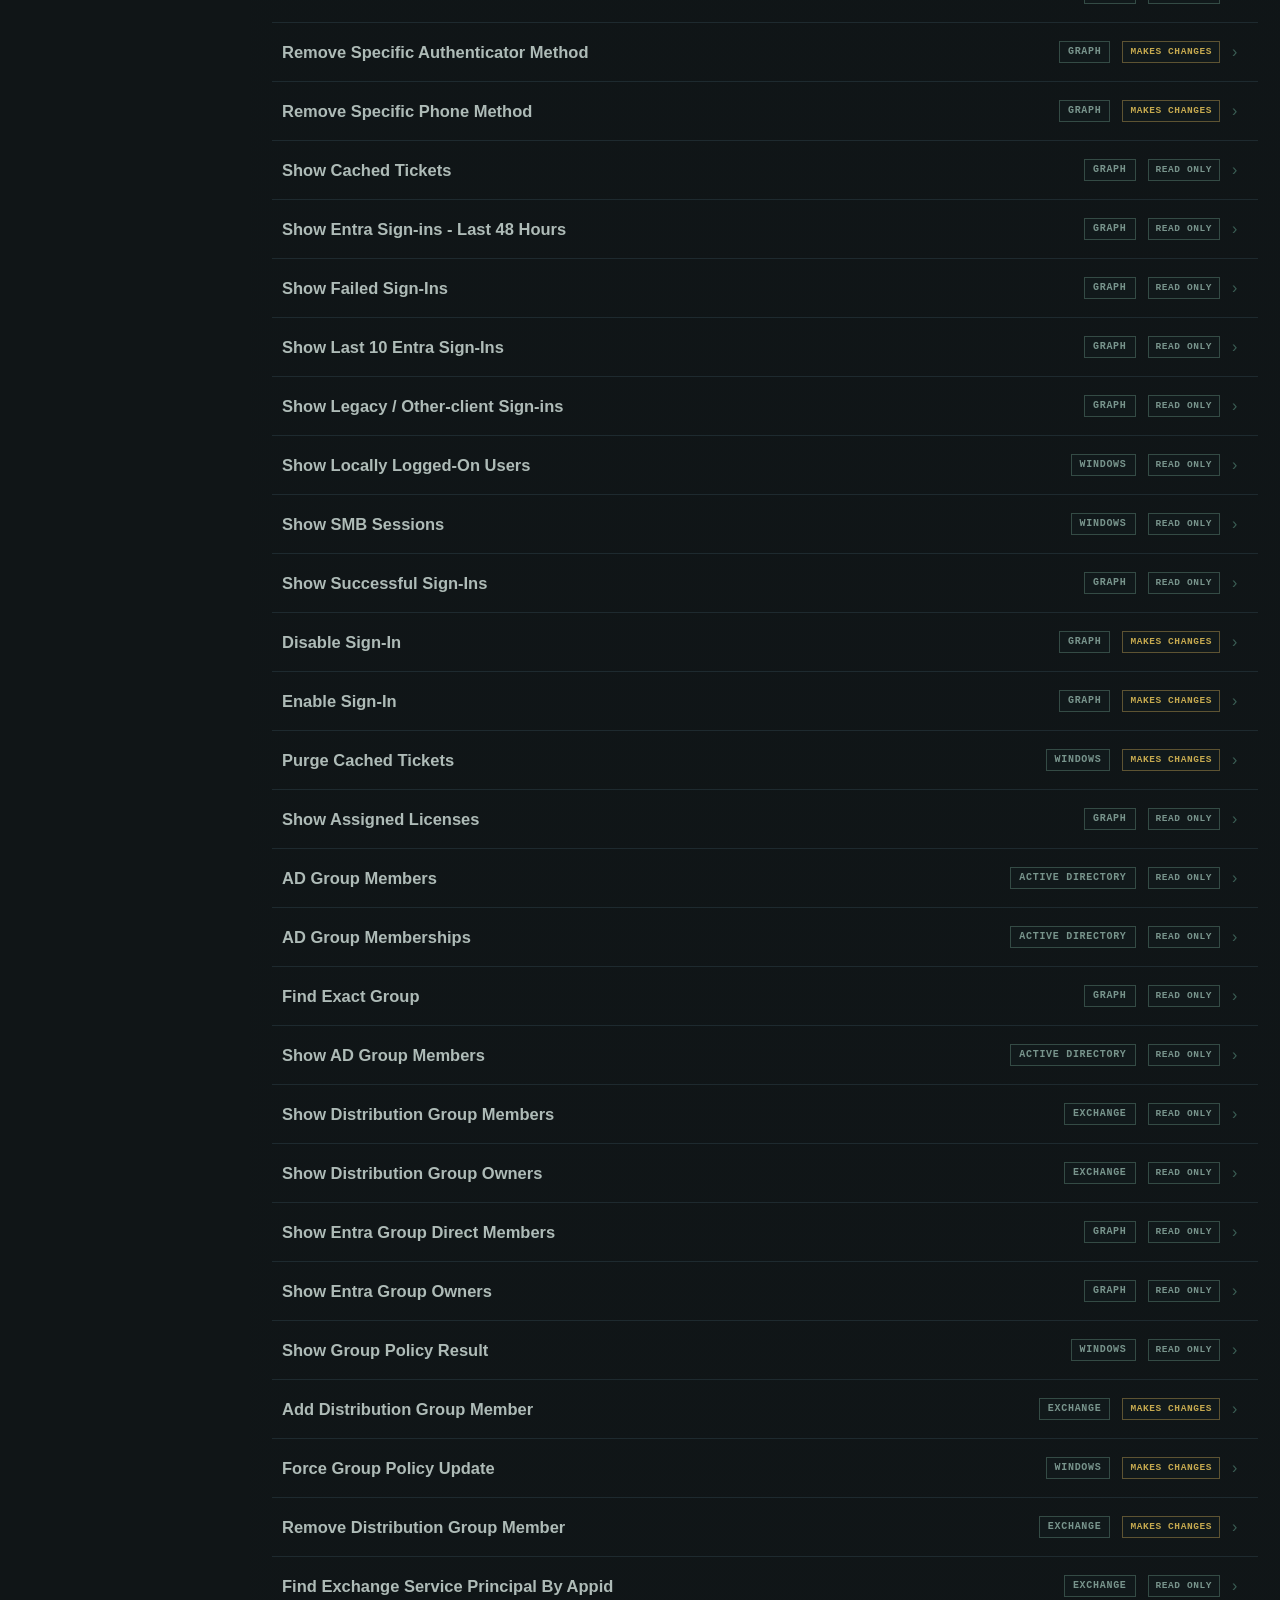
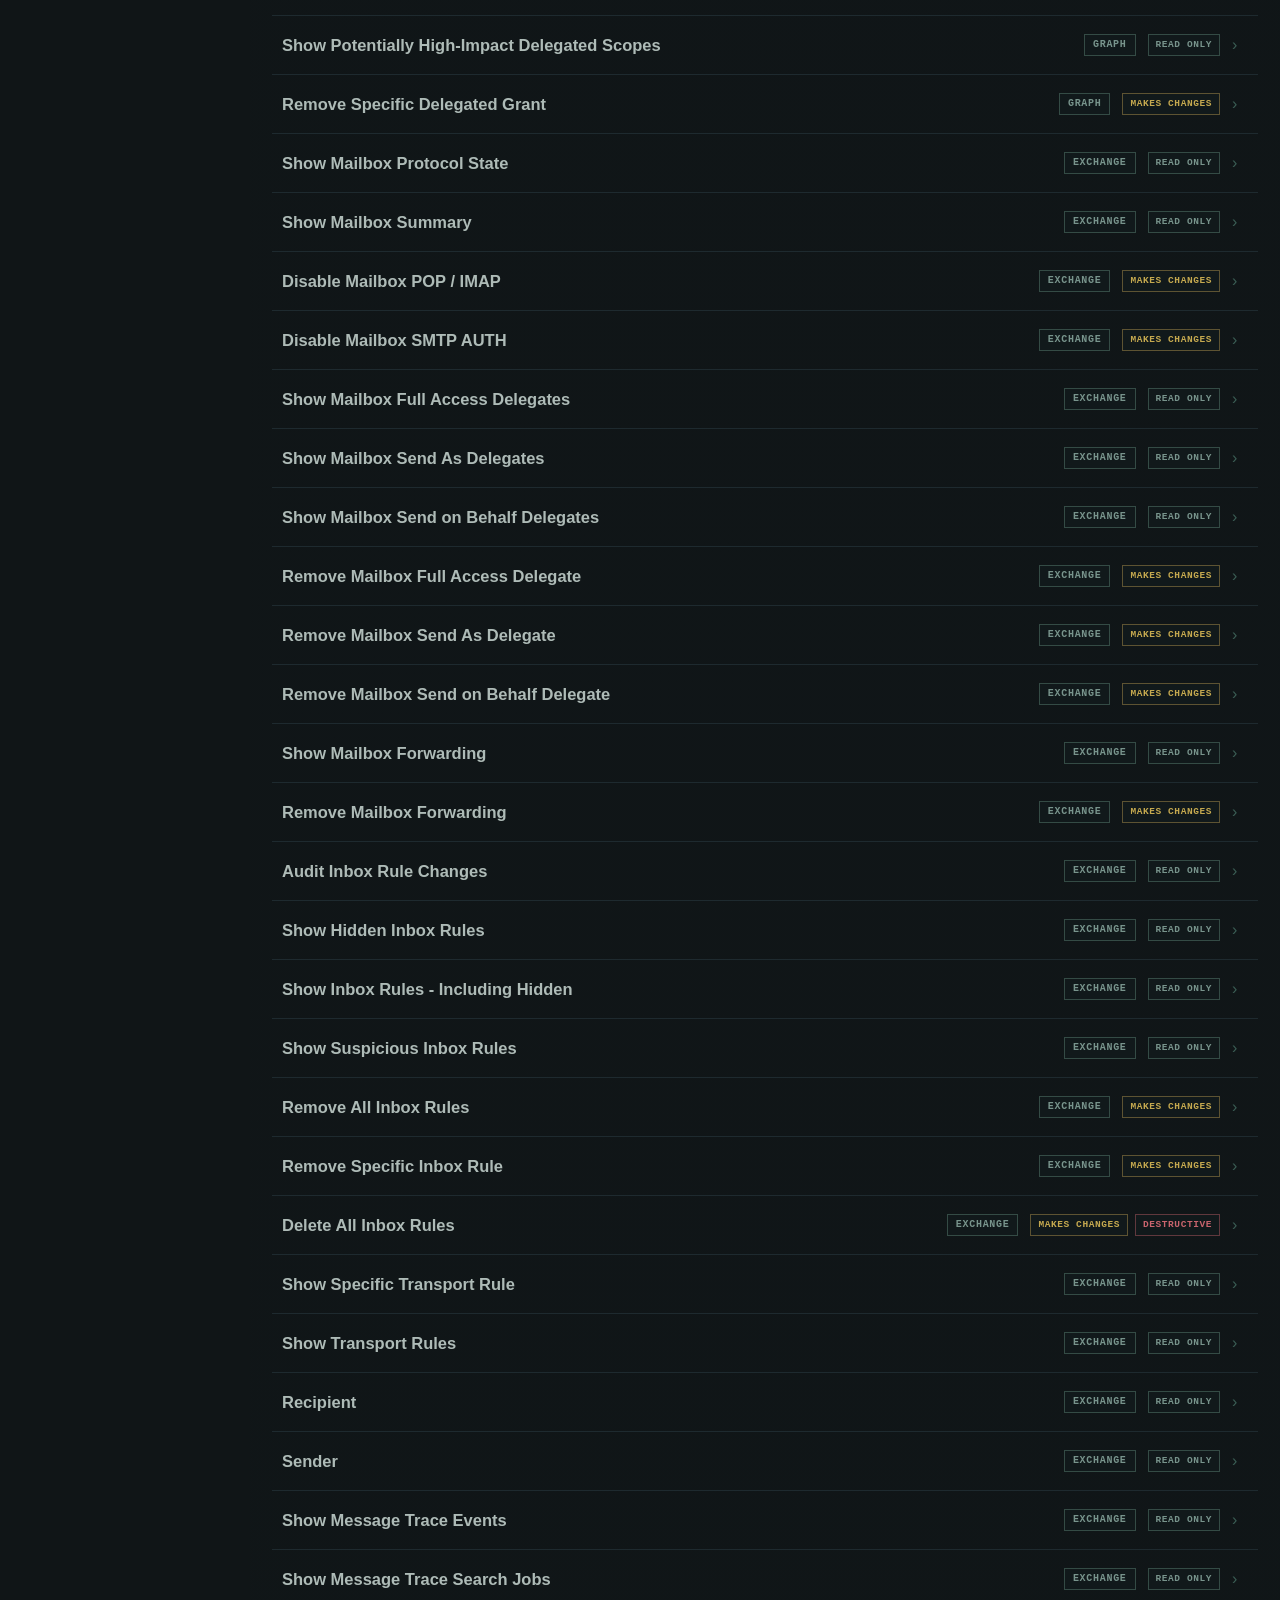
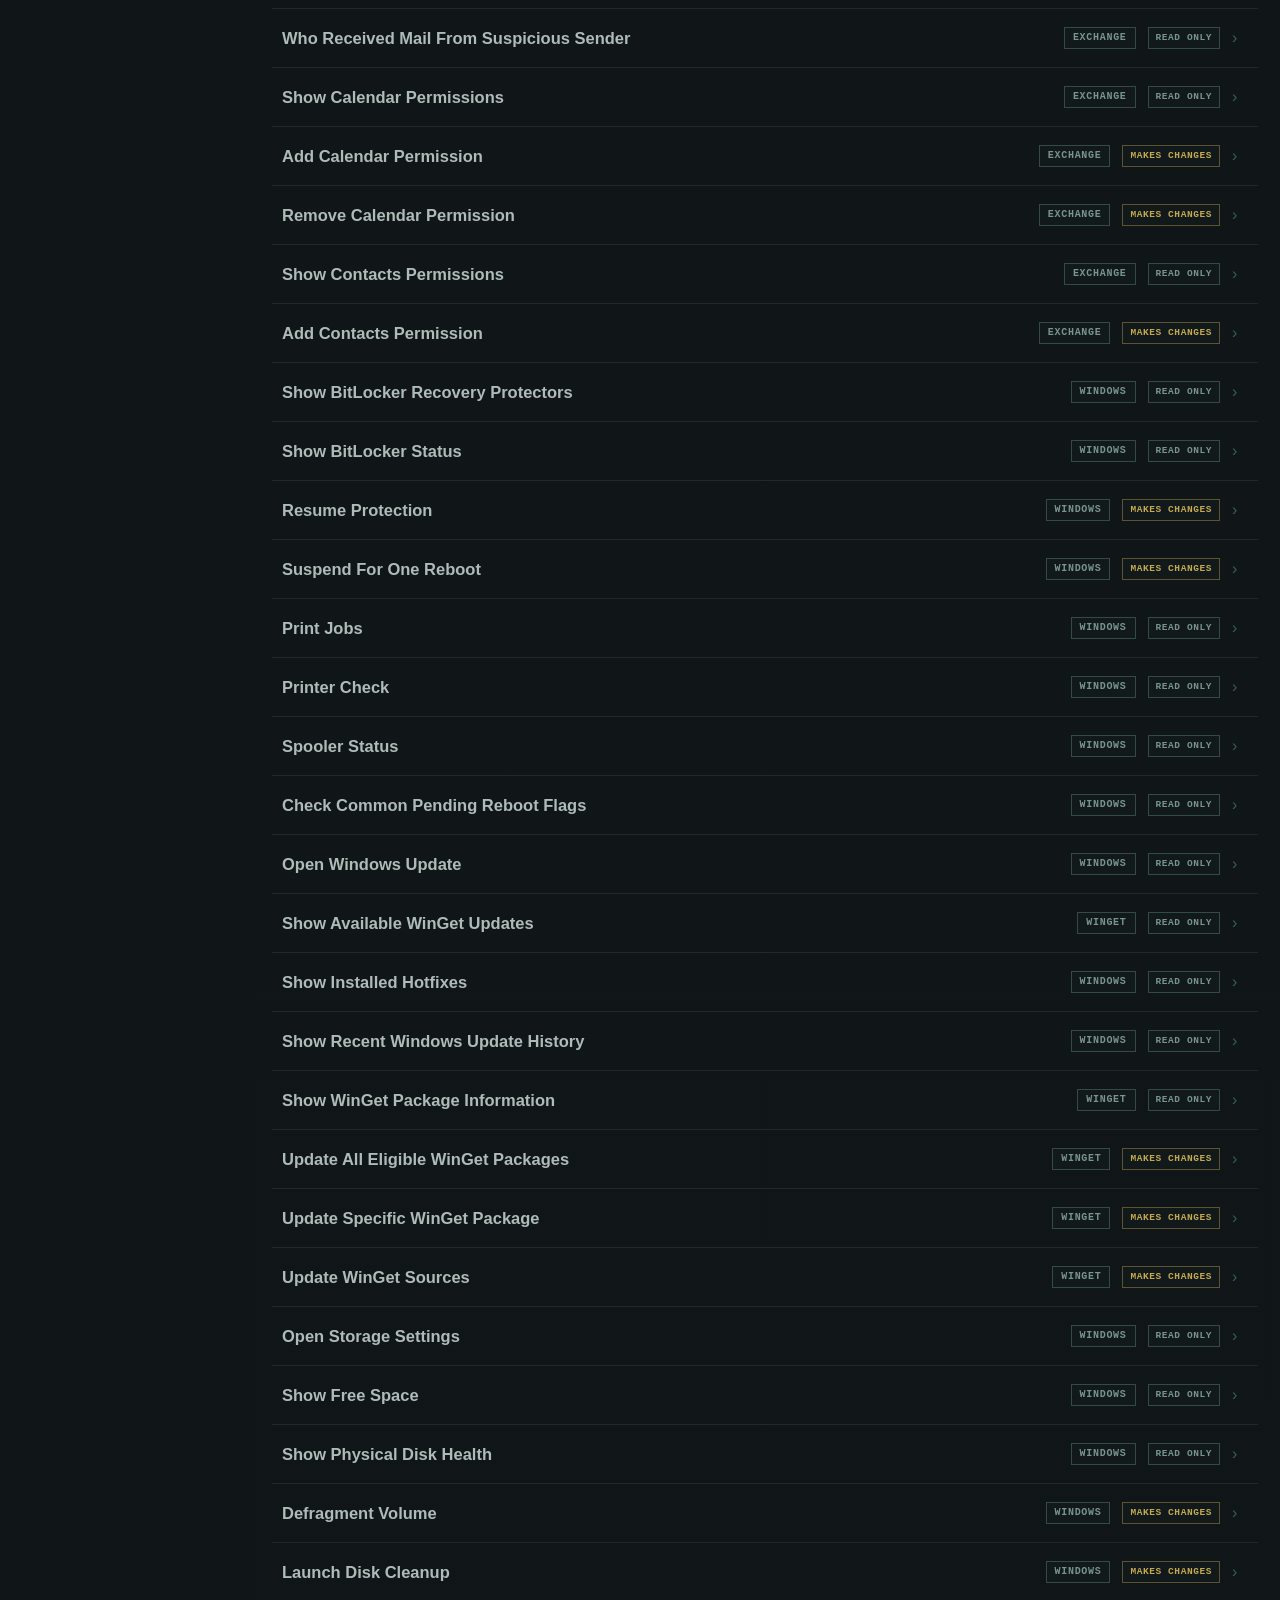
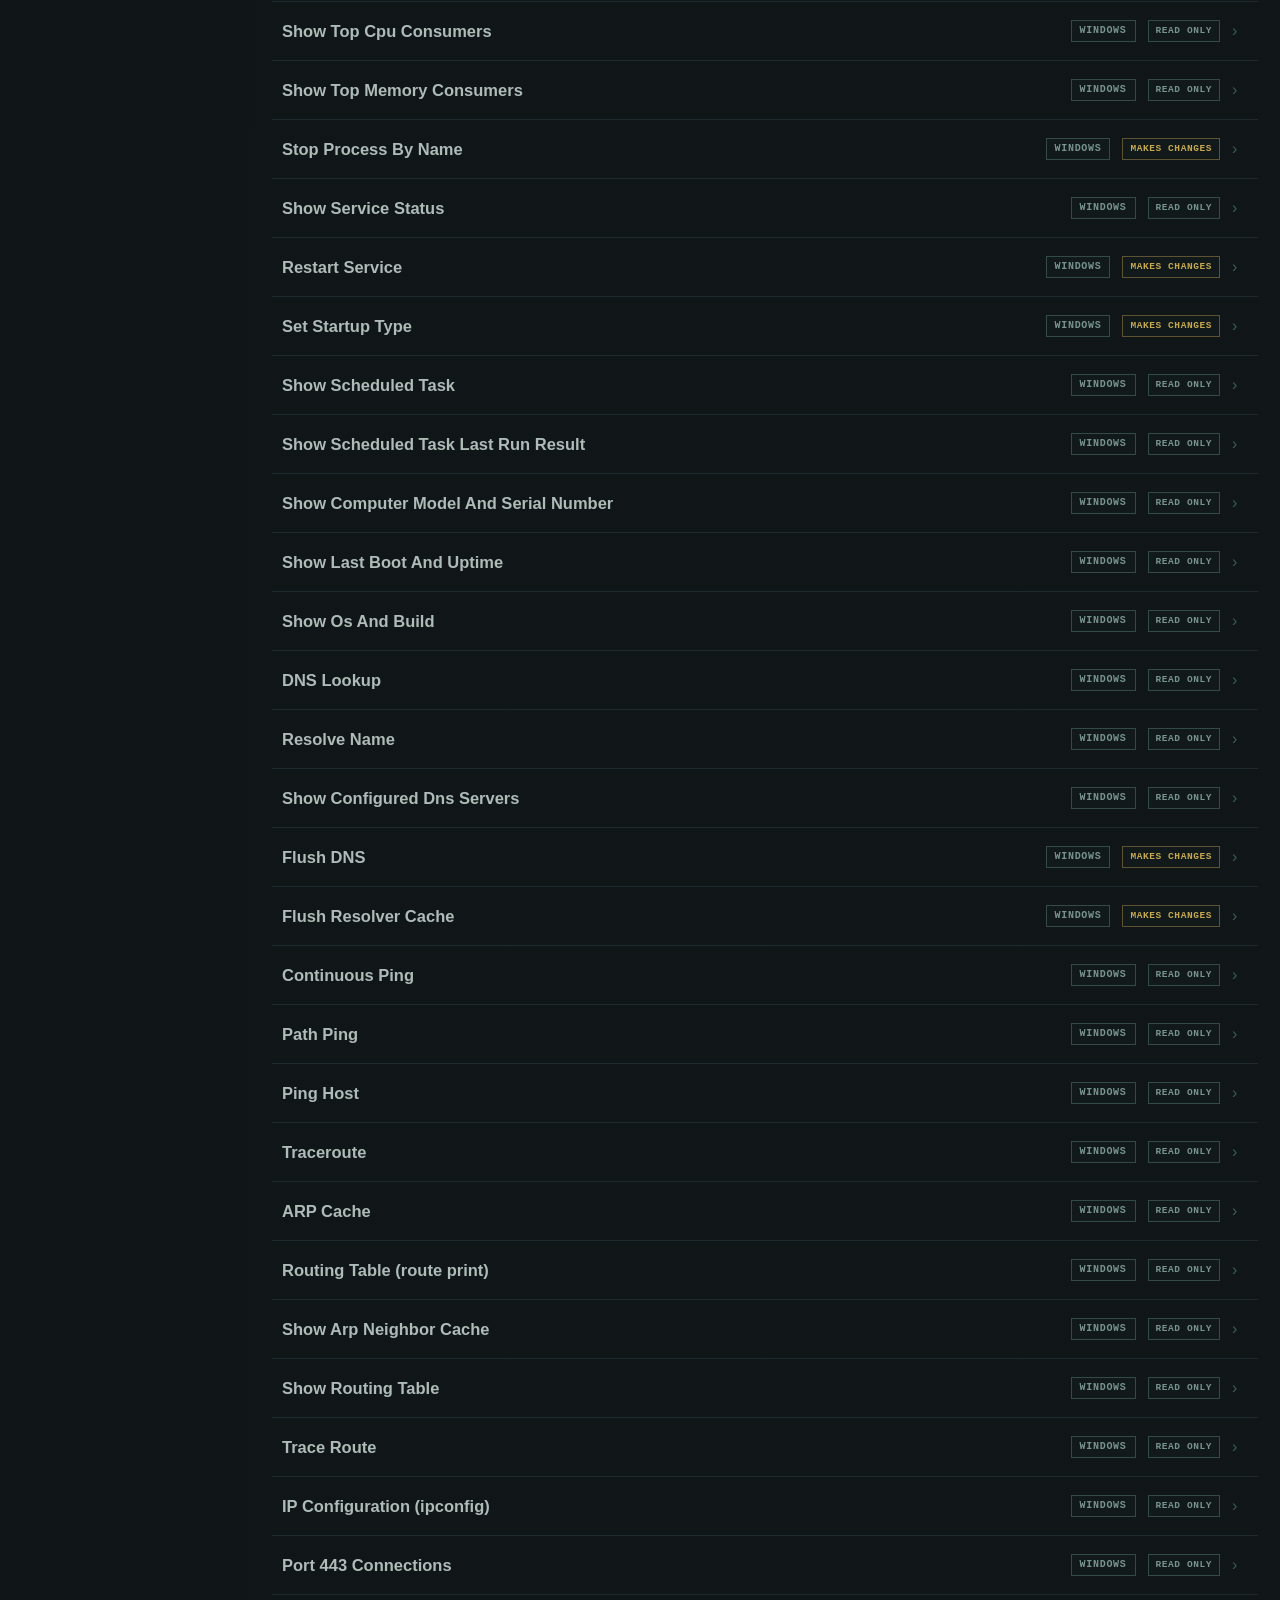
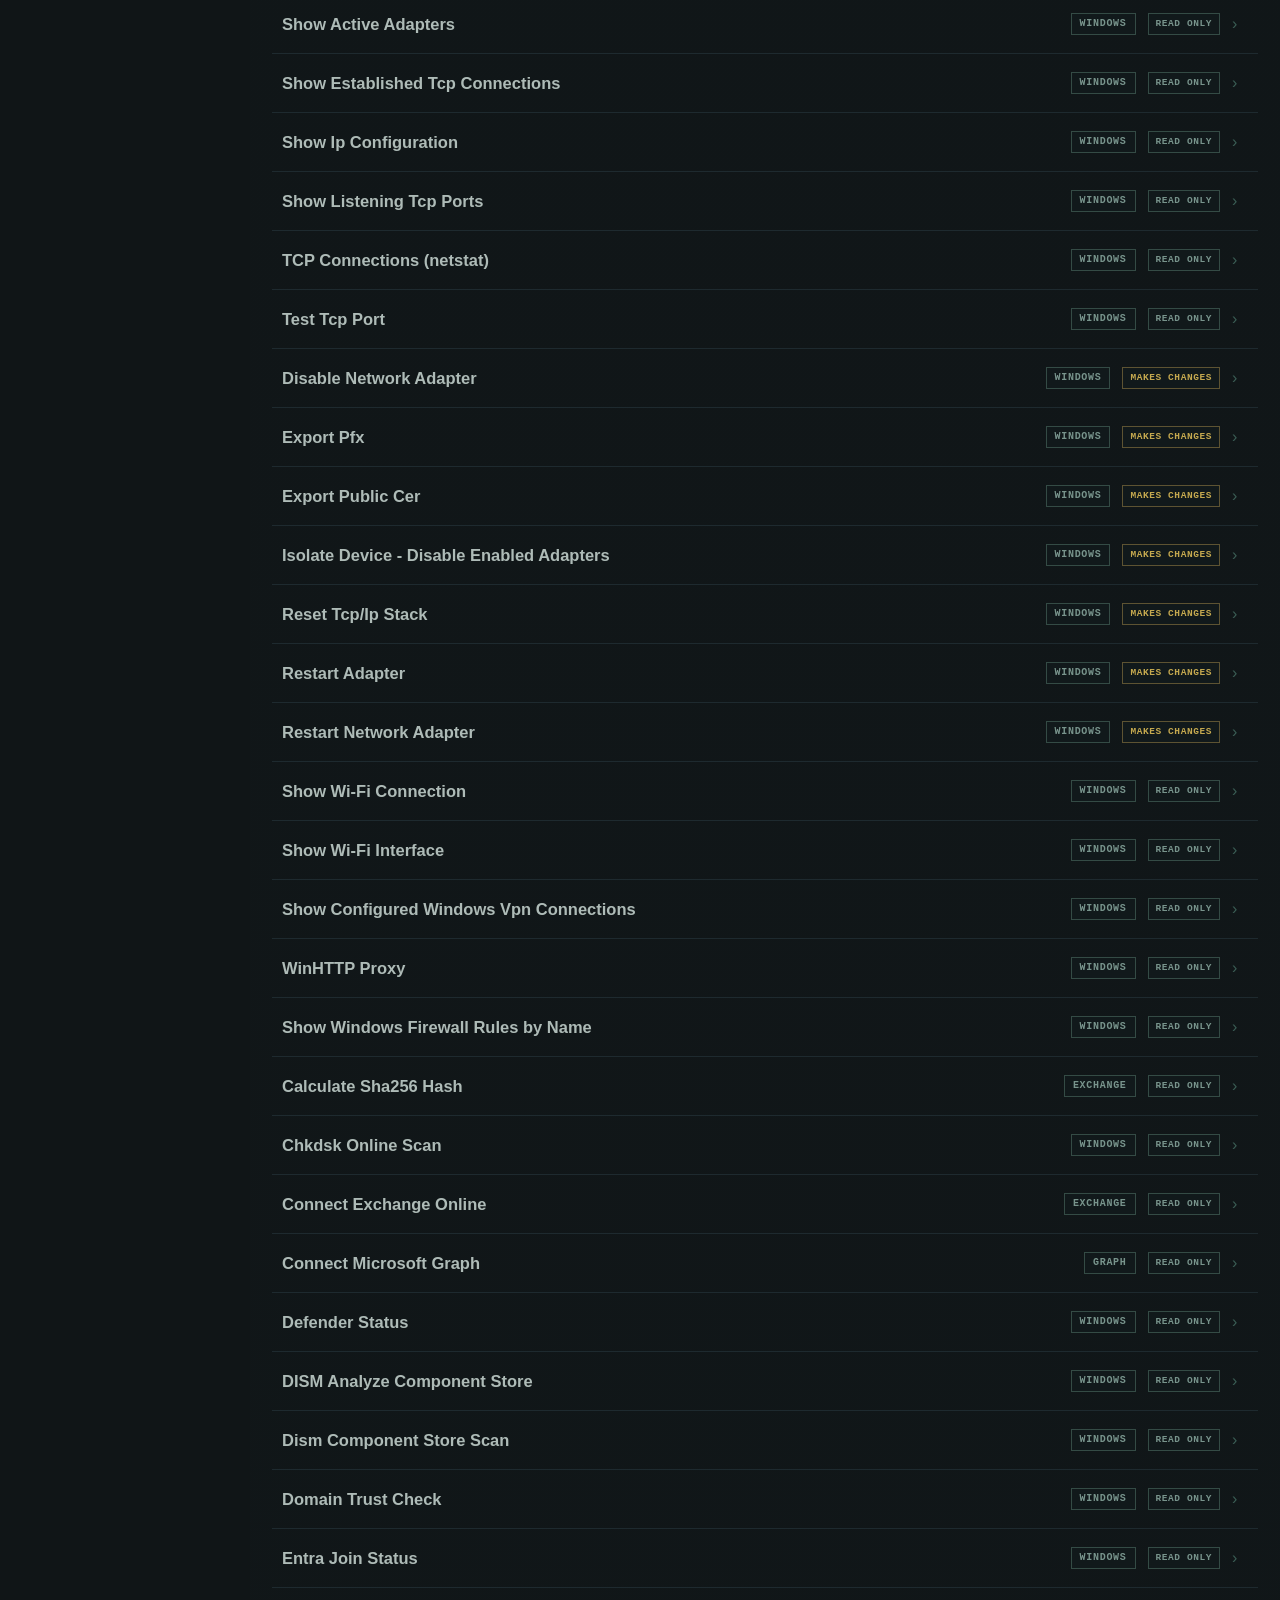
==== commit ce051936: "Verify catalog downloads and harden source, clipboard, and modal handling Signed-off-by: Codex <code" ====
--- a/concept-neon-mint-reference.html
+++ b/concept-neon-mint-reference.html
@@ -214,6 +214,13 @@
   color:#b8c8c3;font:11px/1.5 var(--mono);overflow-wrap:anywhere;
 }
 .run-info-yes{color:var(--mint-soft);font-weight:700}
+.run-connect{margin-top:16px}
+.run-info-grid + .run-connect{margin-top:16px}
+.run-info-subhead{
+  margin-bottom:8px;color:#617a73;
+  font:800 9px/1.45 var(--mono);letter-spacing:.08em;
+}
+.run-connect .connect-line + .connect-line{margin-top:7px}
 @media(max-width:900px){
   .shell{grid-template-columns:215px minmax(0,1fr)}
   .drawer{width:70vw;min-width:0}
@@ -725,6 +732,7 @@
 </style>
 </head>
 <body>
+<noscript><p>This catalog needs JavaScript for search and downloads. Browse the <a href="https://github.com/Grimmieeee/pwsh-operations-catalog/tree/main/published-source">published source files</a> in the repository.</p></noscript>
 <div id="navOverlay" class="overlay"></div>
 <div id="drawerOverlay" class="overlay drawer-overlay"></div>
 
@@ -753,13 +761,13 @@
         <span class="masthead-line masthead-line-2">Use responsibly.</span>
       </div>
       <div id="crumb" class="crumb"></div>
-      <div id="entryCount" class="entry-count">0 ITEMS</div>
+      <div id="entryCount" class="entry-count" role="status" aria-live="polite" aria-atomic="true">0 ITEMS</div>
     </header>
 
     <section class="search-wrap">
       <label class="search-box">
         <span>&gt;</span>
-        <input id="search" type="search" autocomplete="off" spellcheck="false" placeholder="Search by task, problem, script, or command">
+        <input id="search" type="search" aria-label="Search all catalog sections" autocomplete="off" spellcheck="false" placeholder="Search by task, problem, script, or command">
         <button id="clearSearch" class="clear-button hidden" type="button" aria-label="Clear search">×</button>
       </label>
     </section>
@@ -773,15 +781,16 @@
   </main>
 </div>
 
-<aside id="drawer" class="drawer" aria-hidden="true">
+<aside id="drawer" class="drawer" role="dialog" aria-modal="true" aria-labelledby="drawerLabel" aria-hidden="true" inert>
   <div class="drawer-head">
-    <div class="drawer-label">SELECTED</div>
+    <div id="drawerLabel" class="drawer-label">SELECTED</div>
     <button id="closeDrawer" class="icon-button" type="button" aria-label="Close">×</button>
   </div>
   <div id="drawerBody" class="drawer-body"></div>
 </aside>
 
 <script src="catalog-data.js"></script>
+<script src="source-integrity.js"></script>
 <script src="field-kit-app.js"></script>
 </body>
 </html>
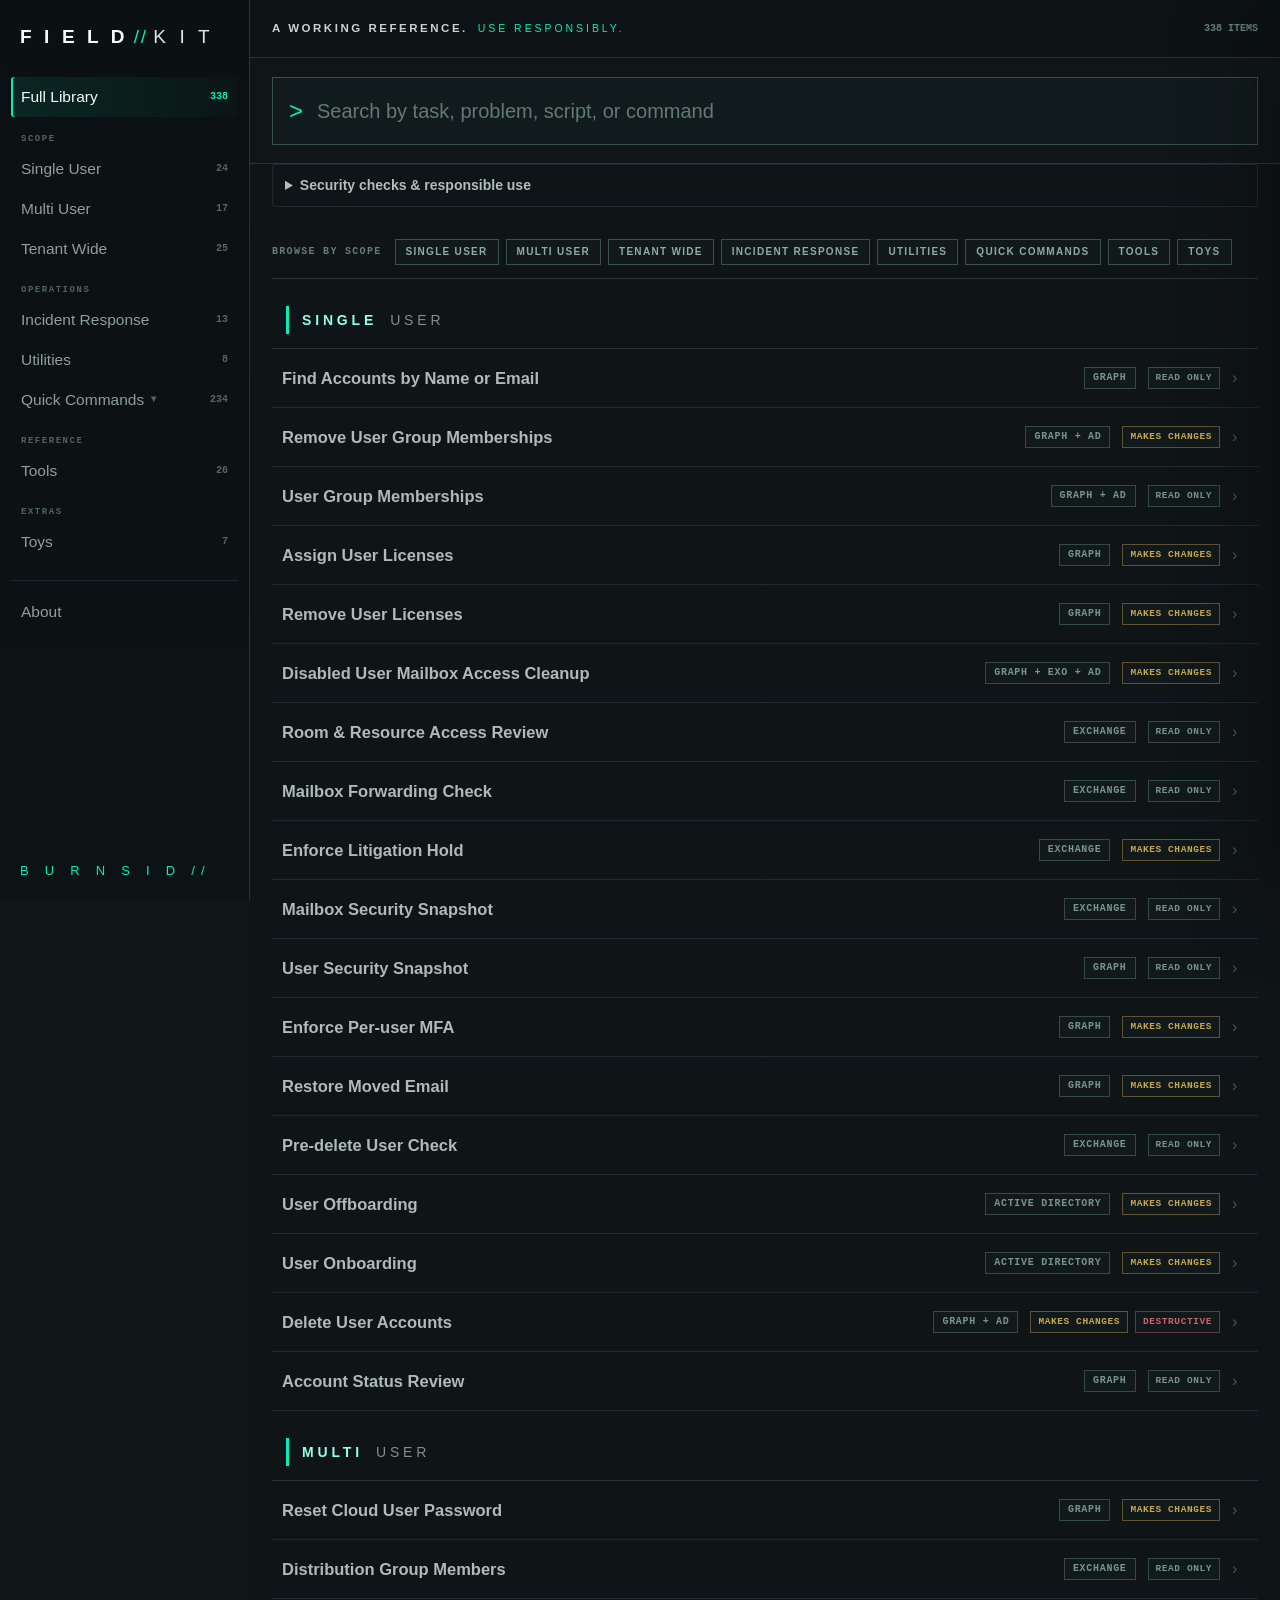
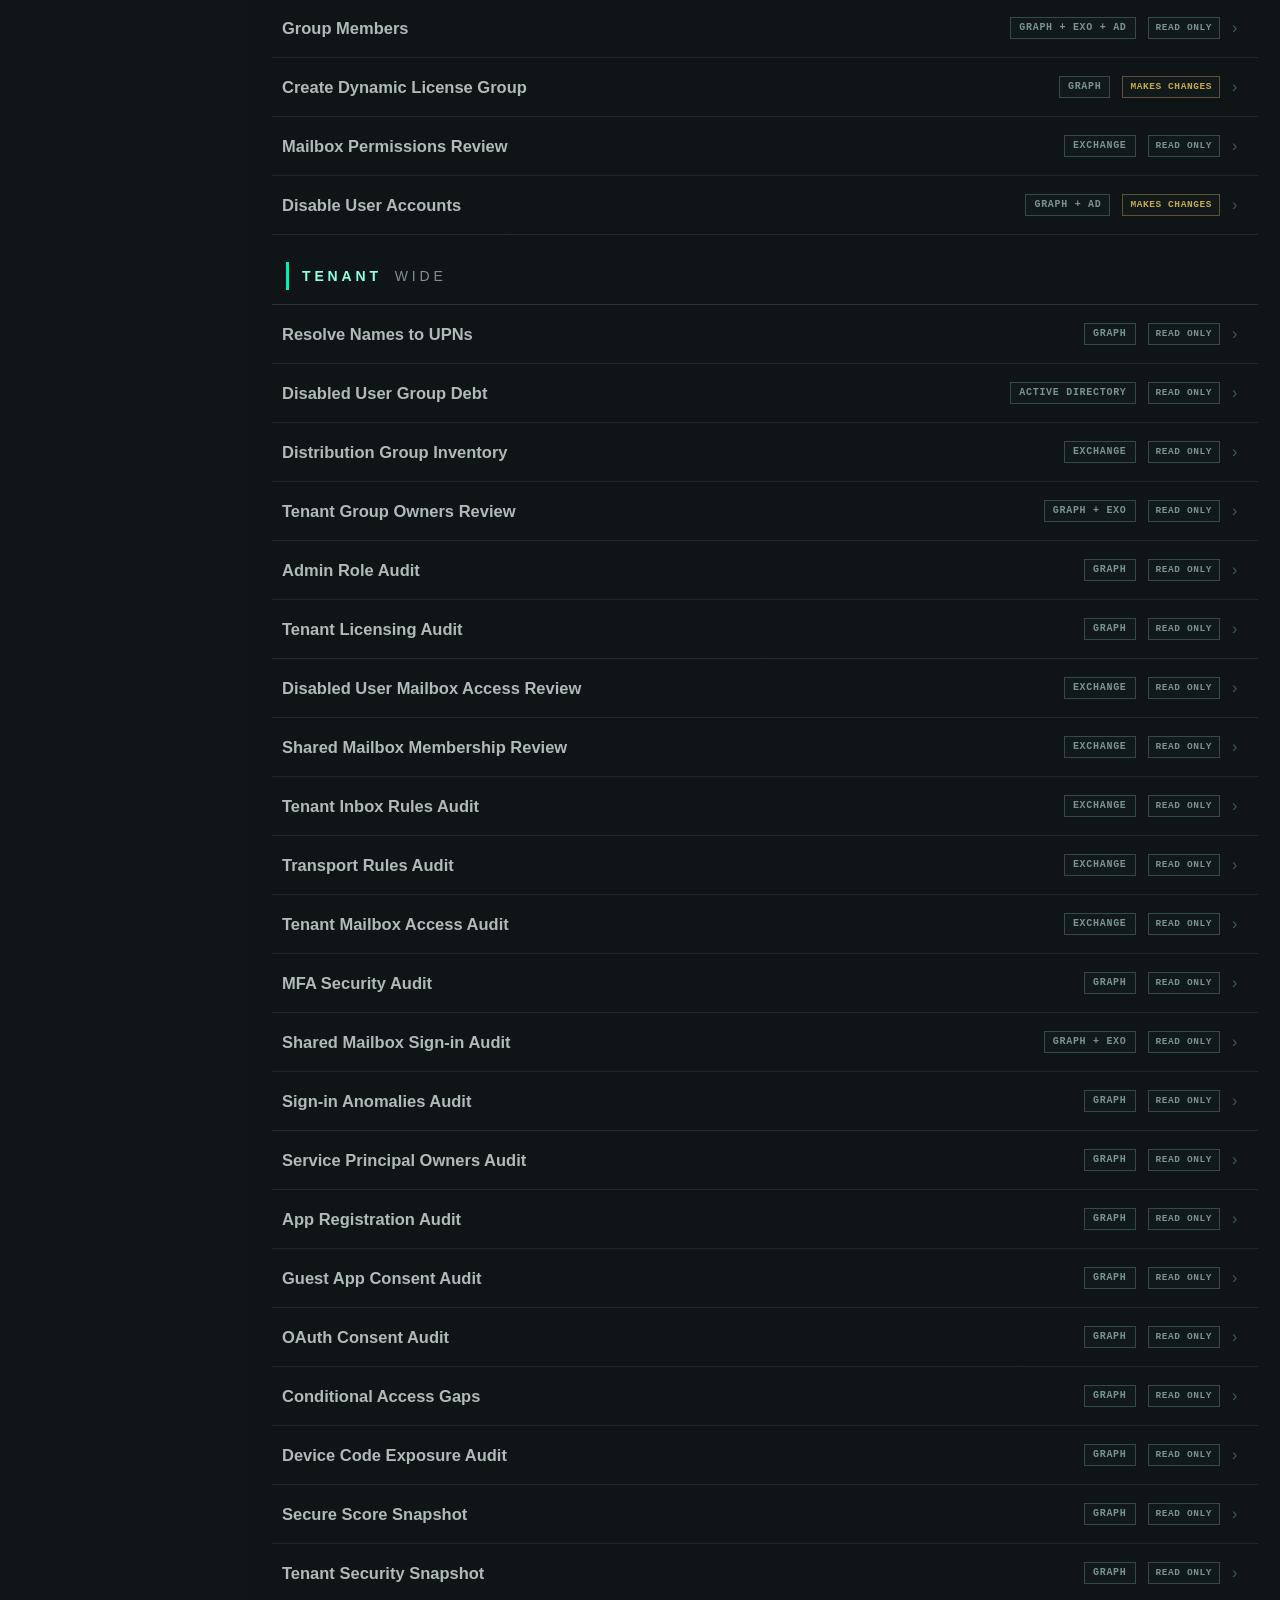
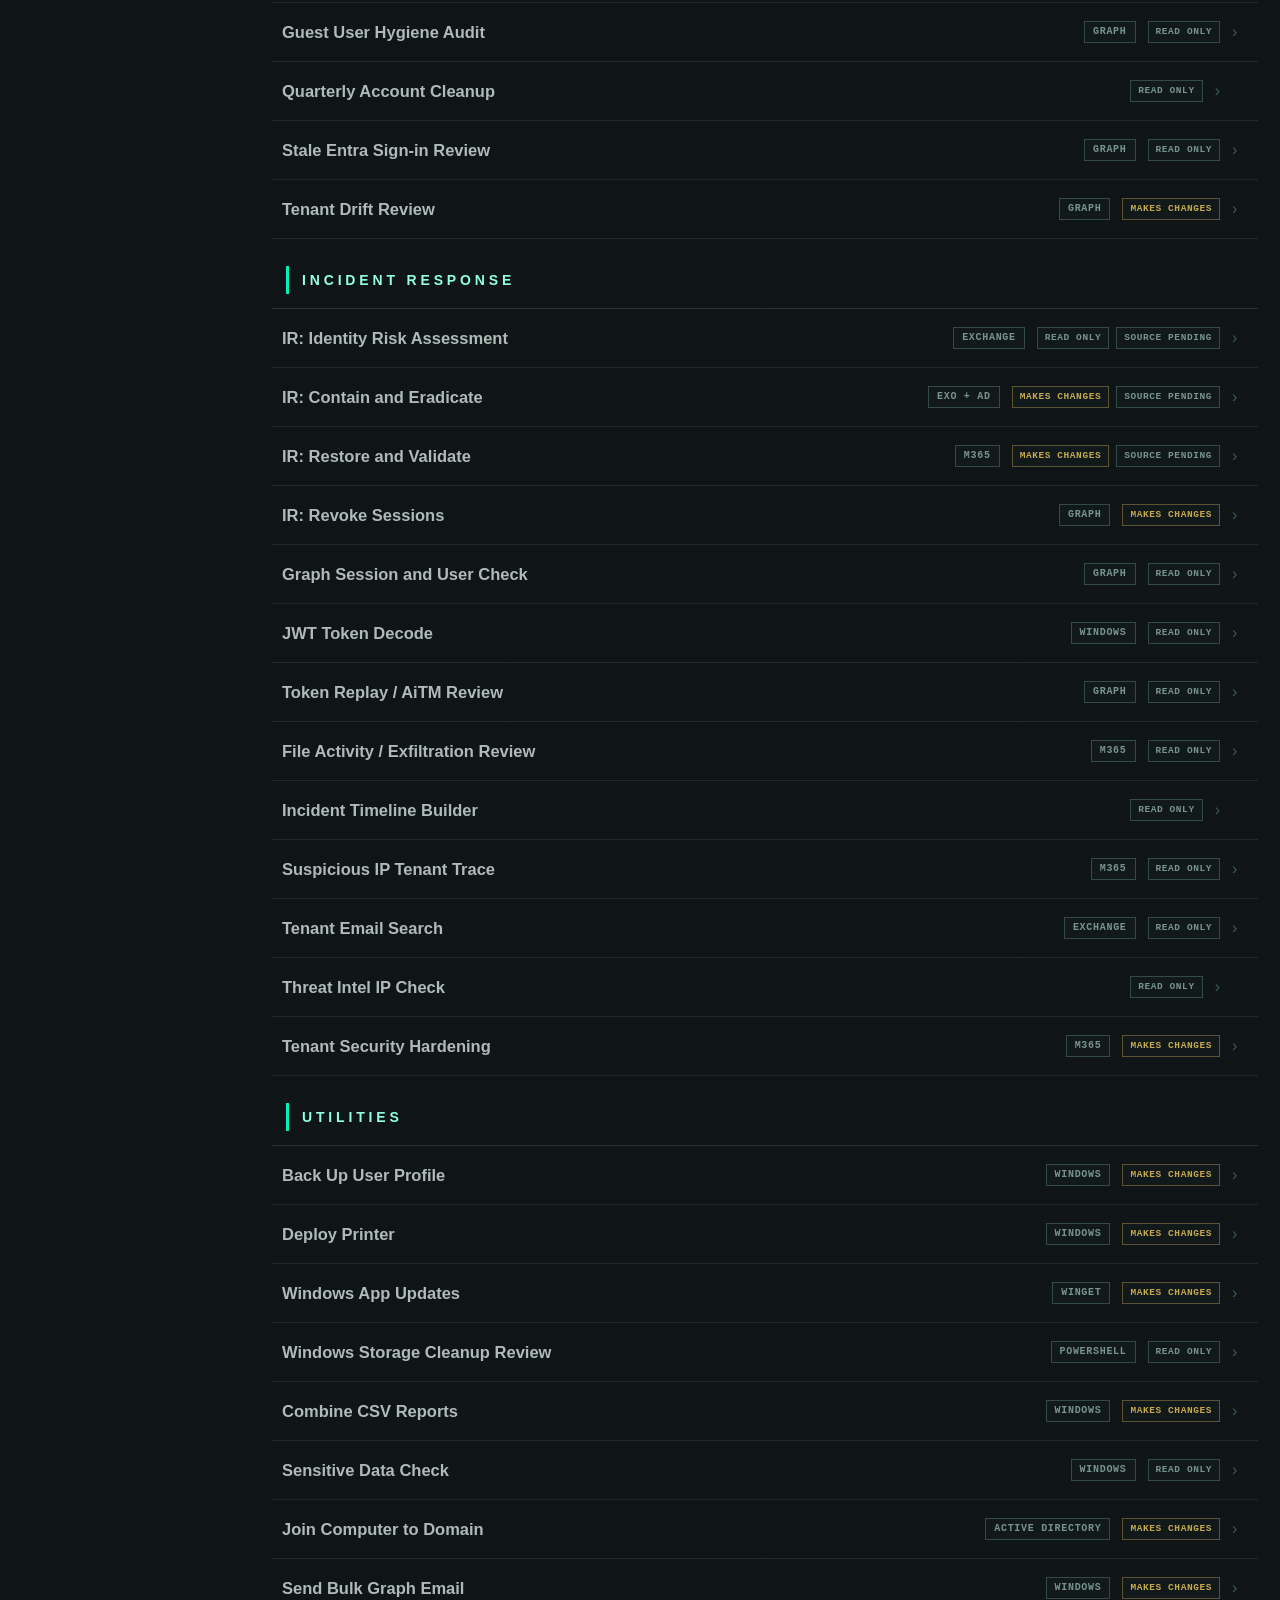
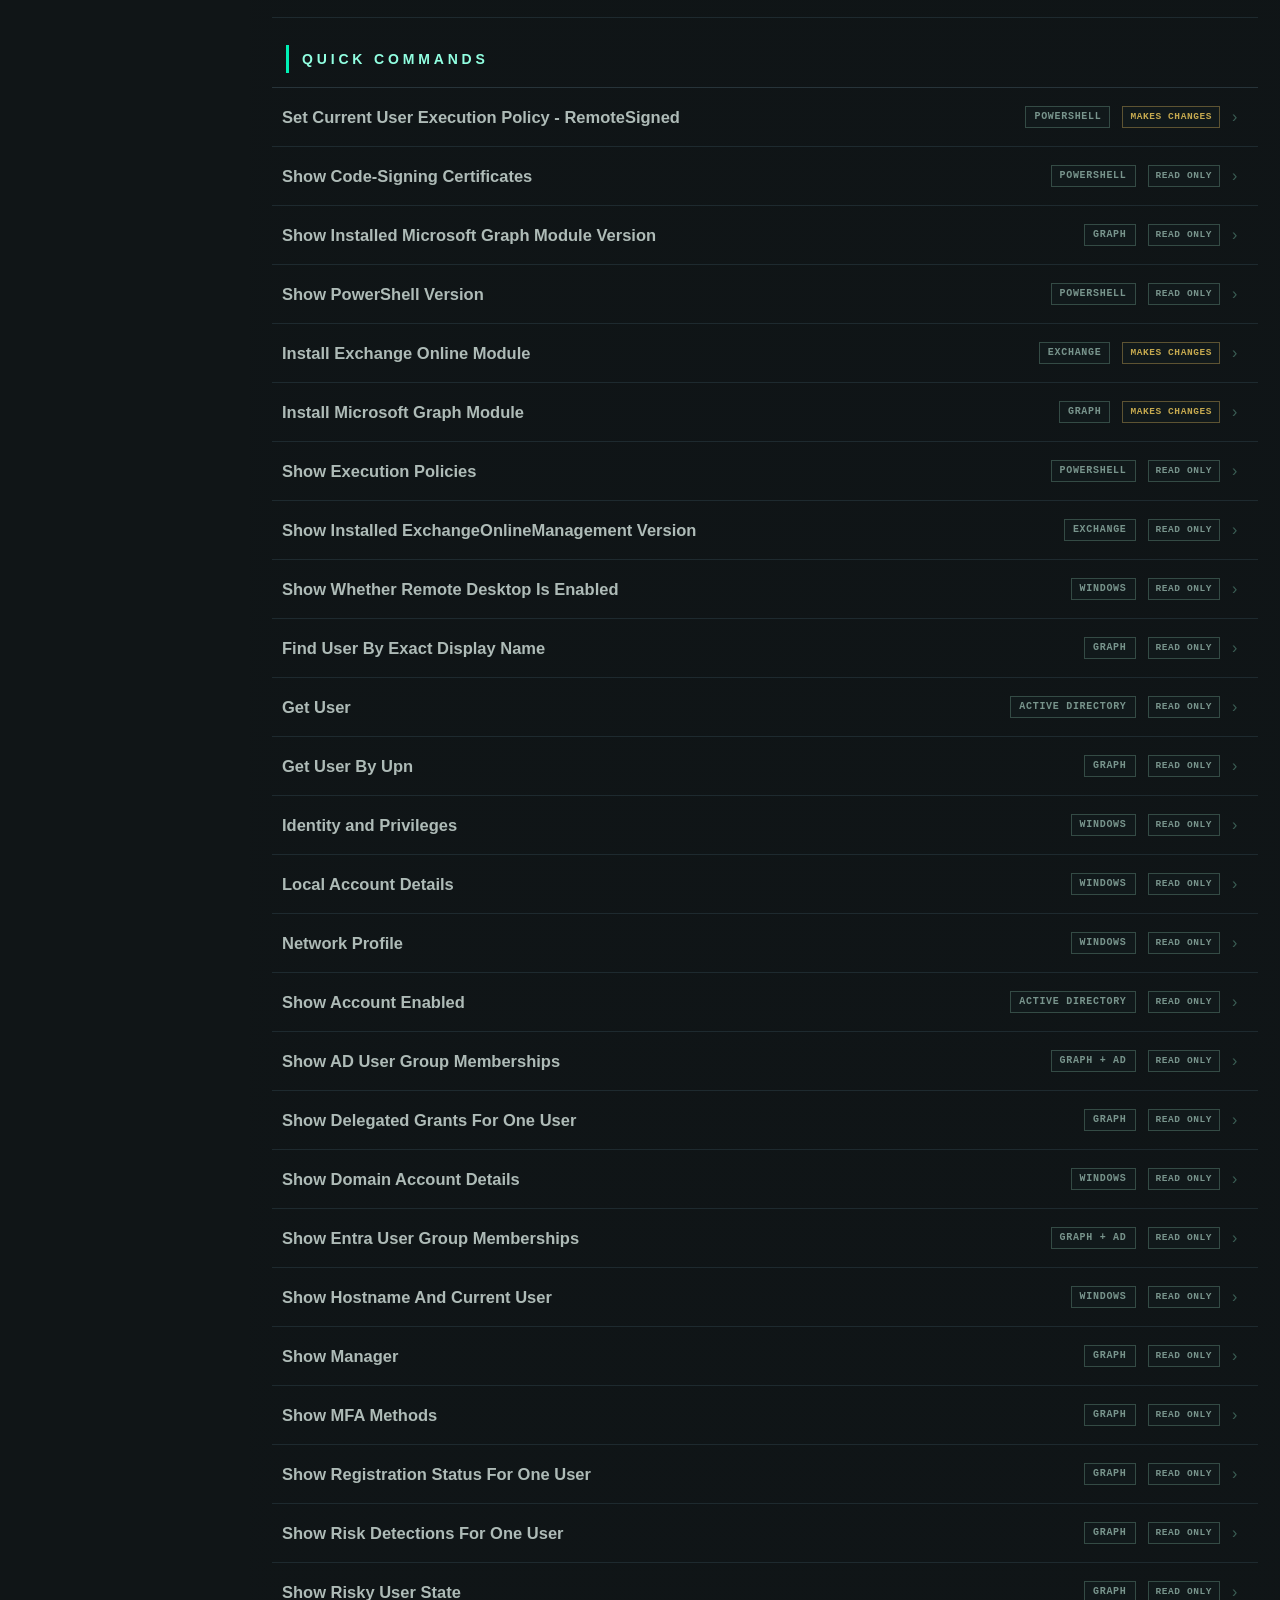
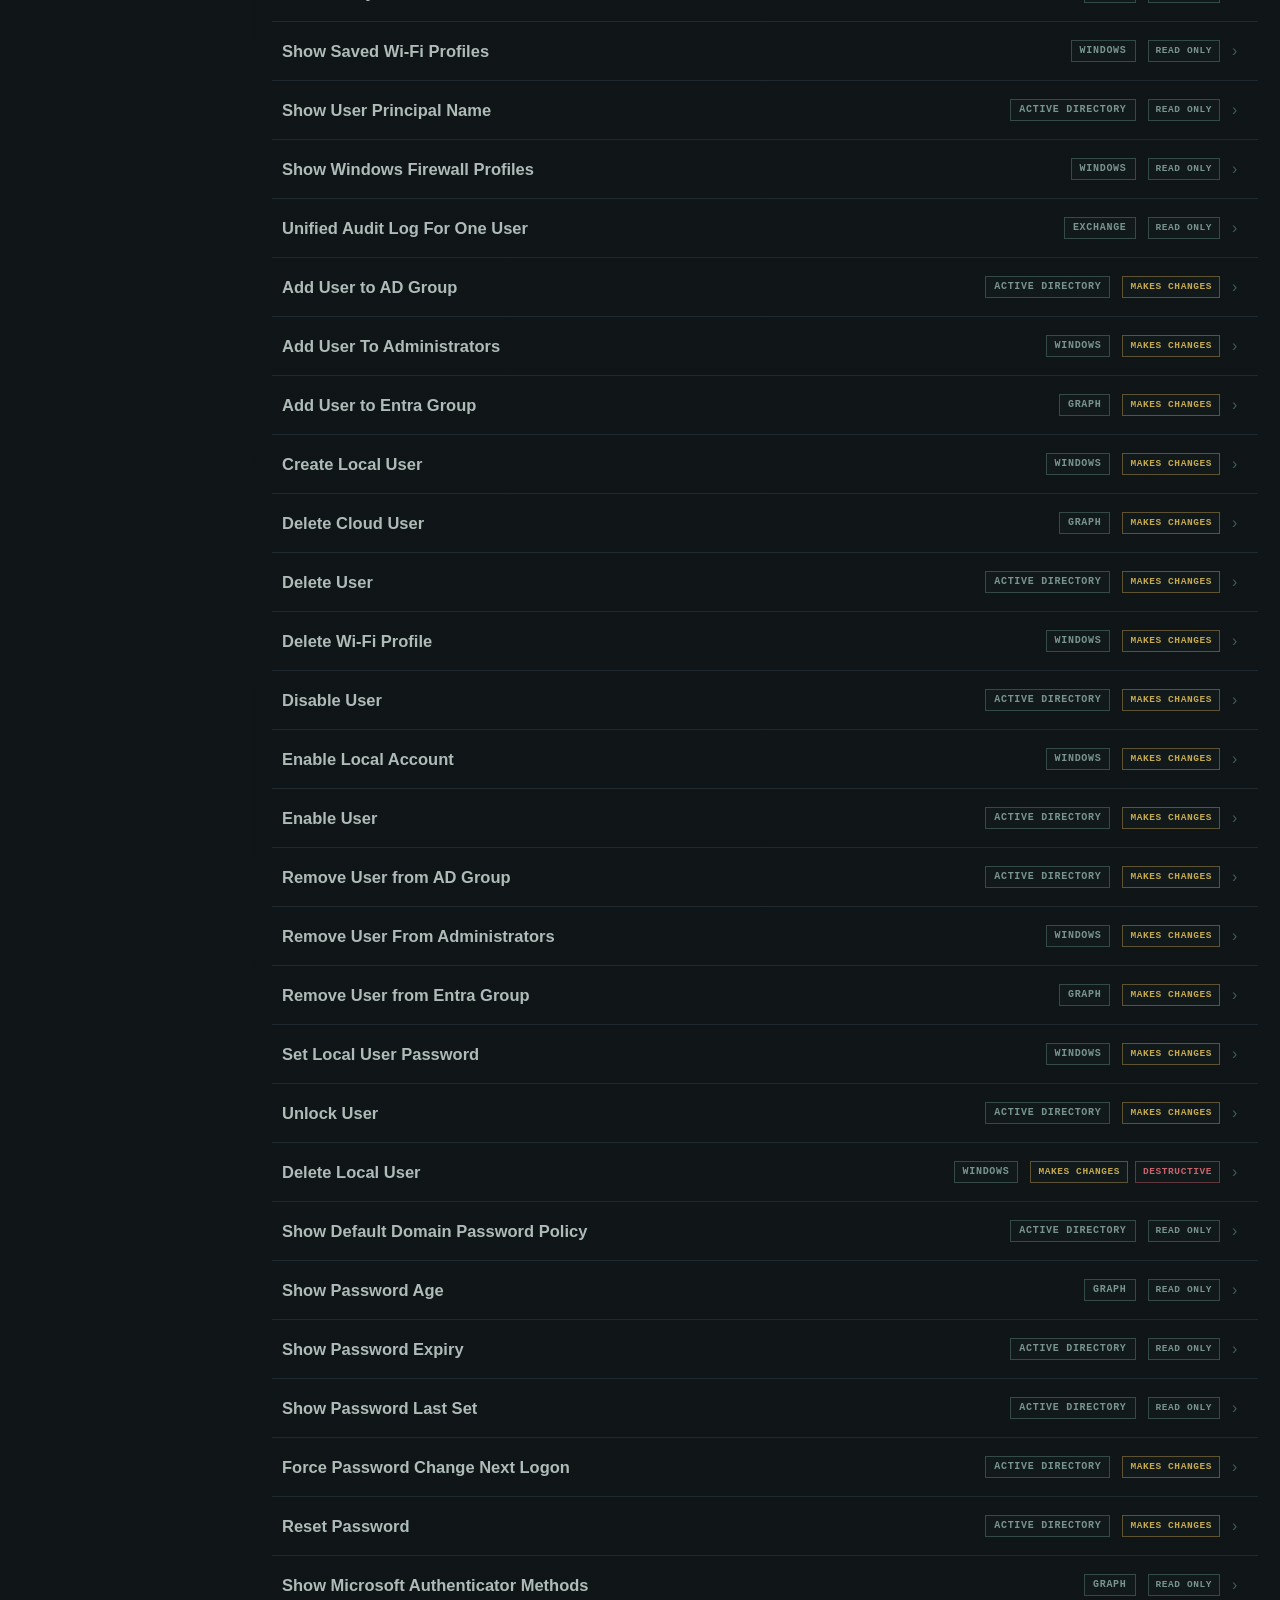
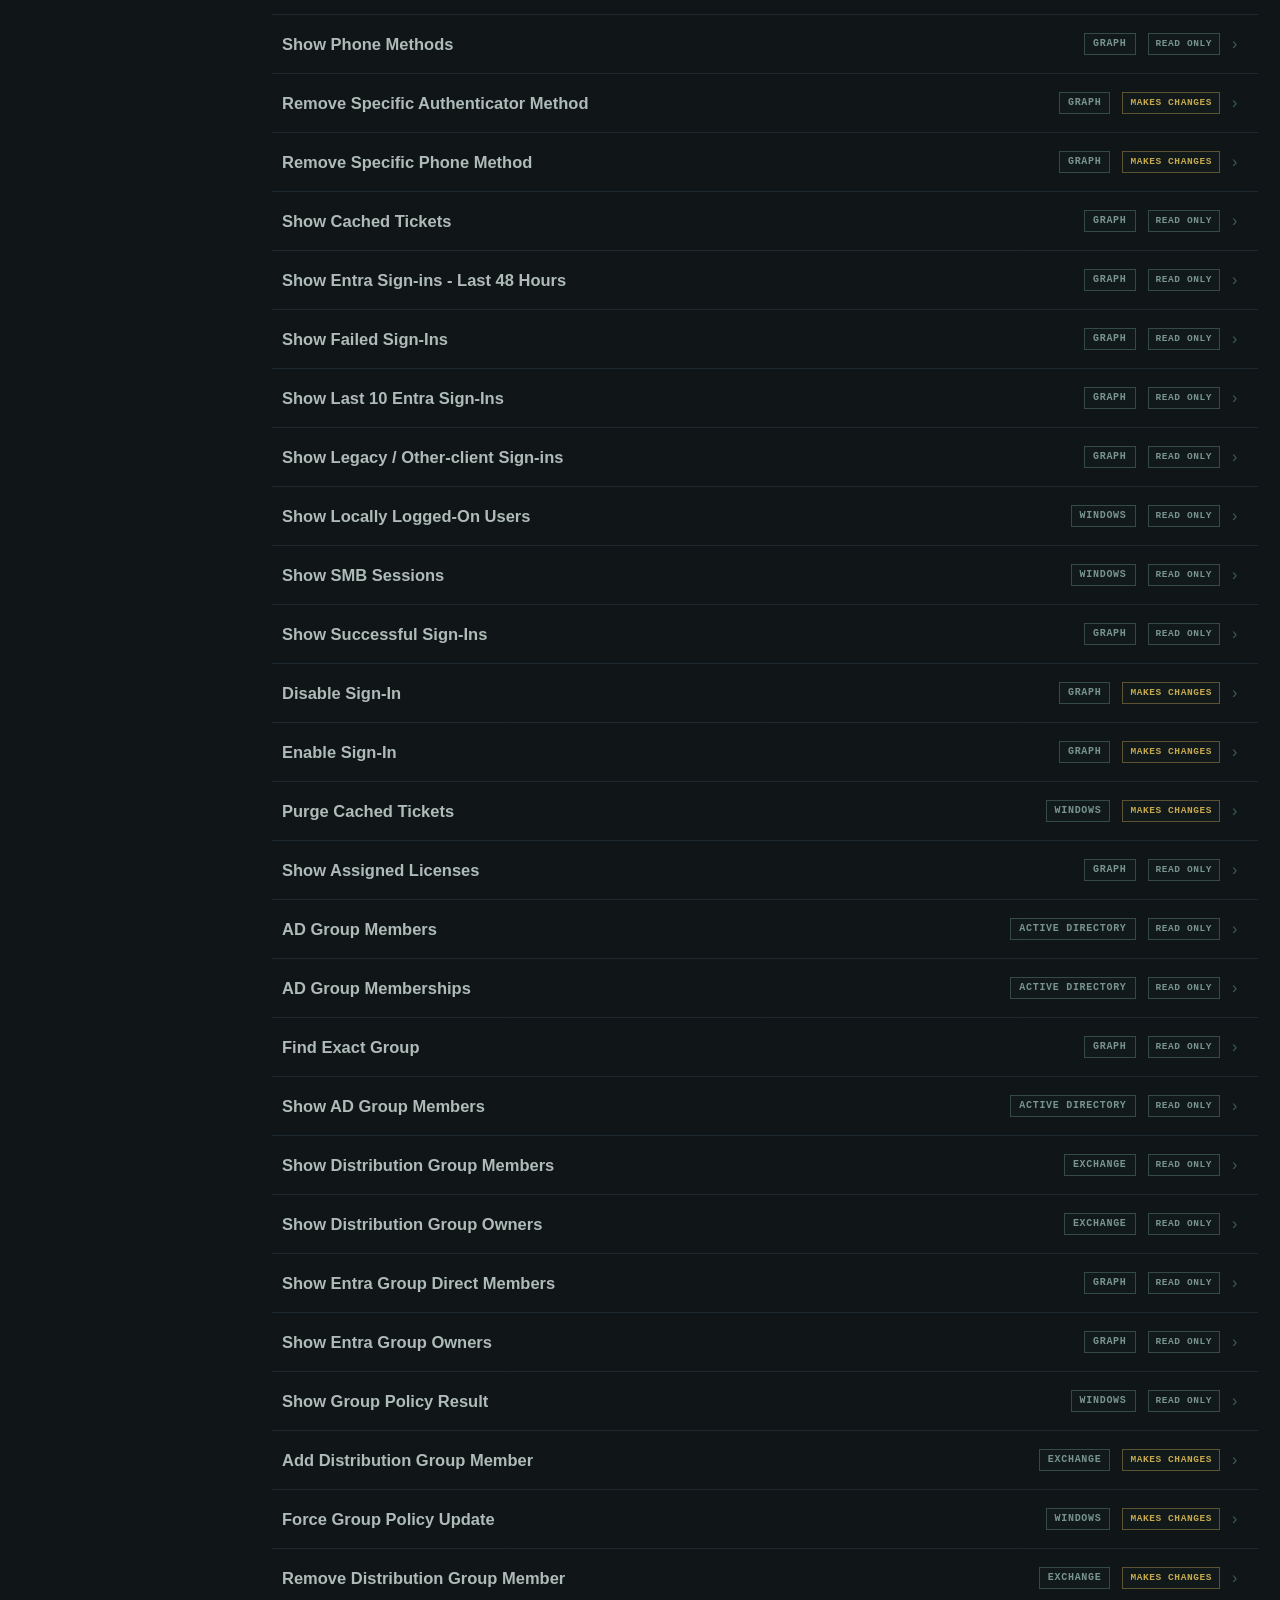
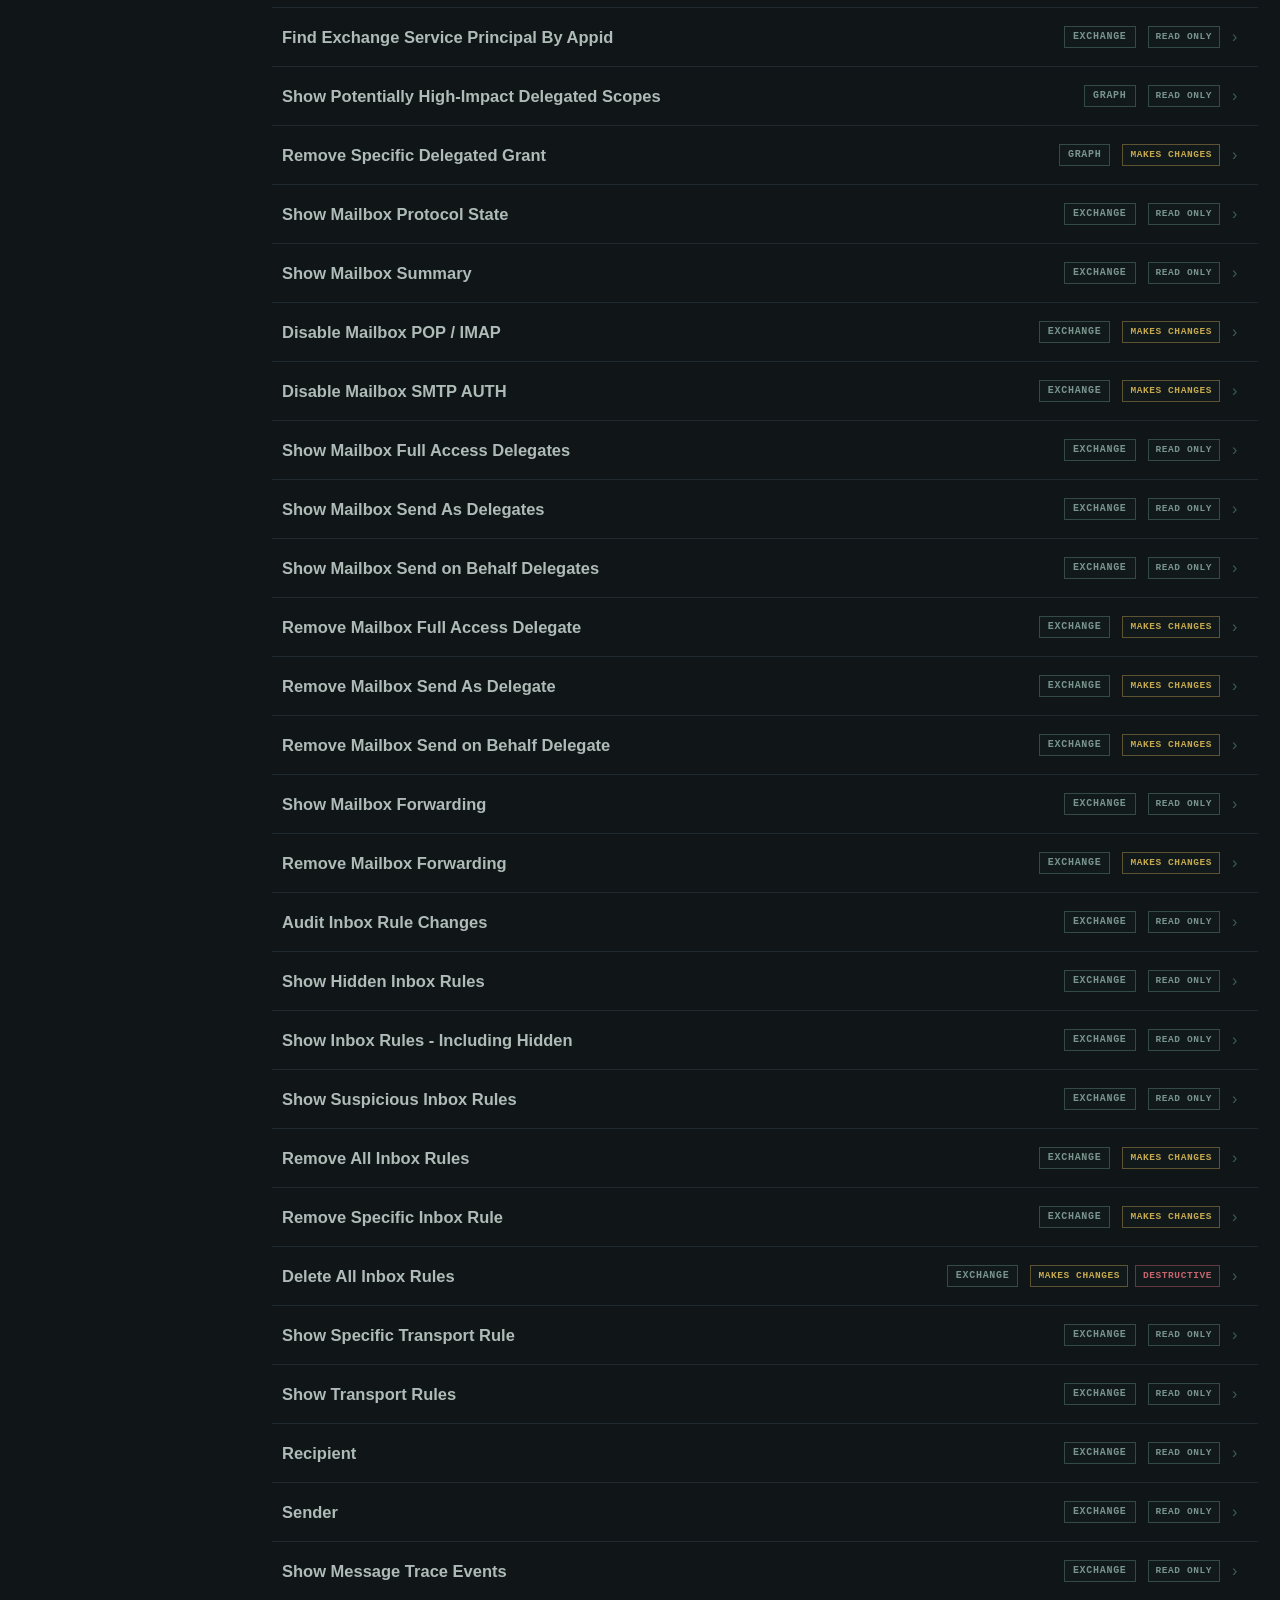
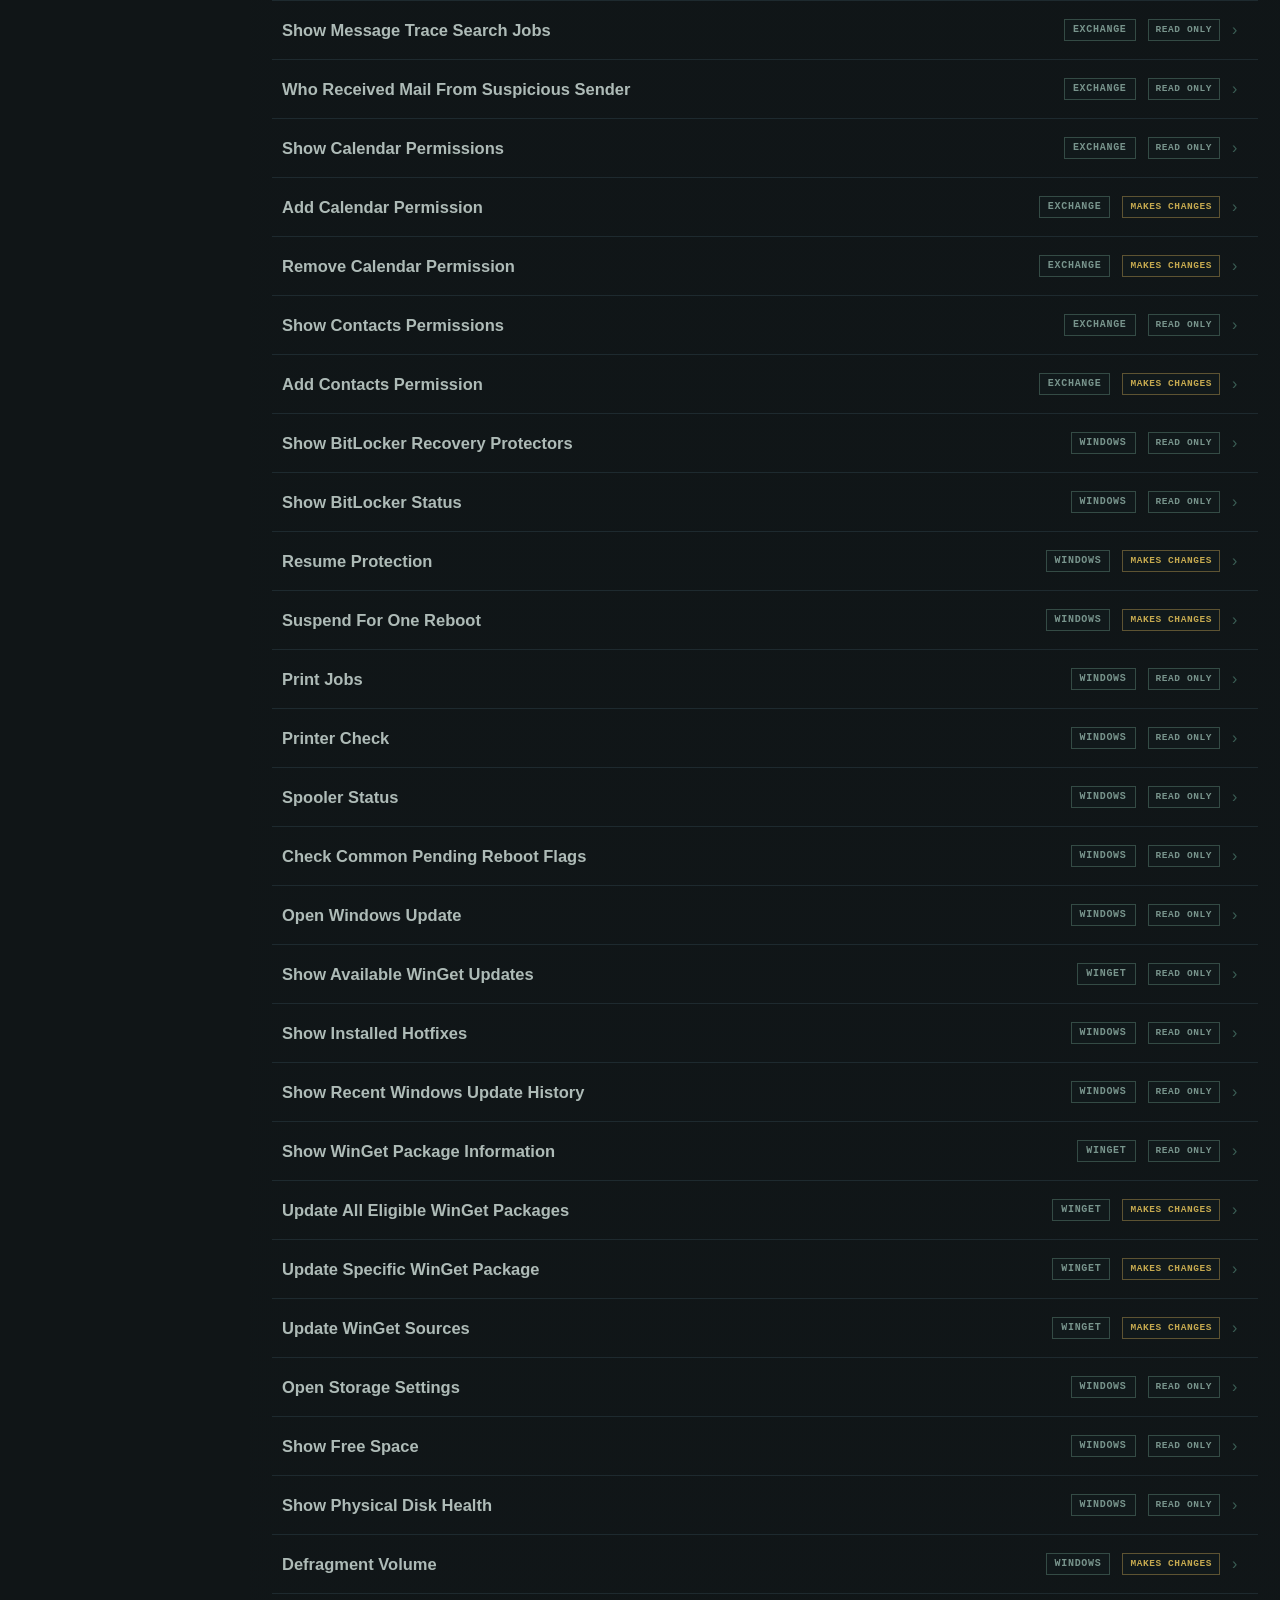
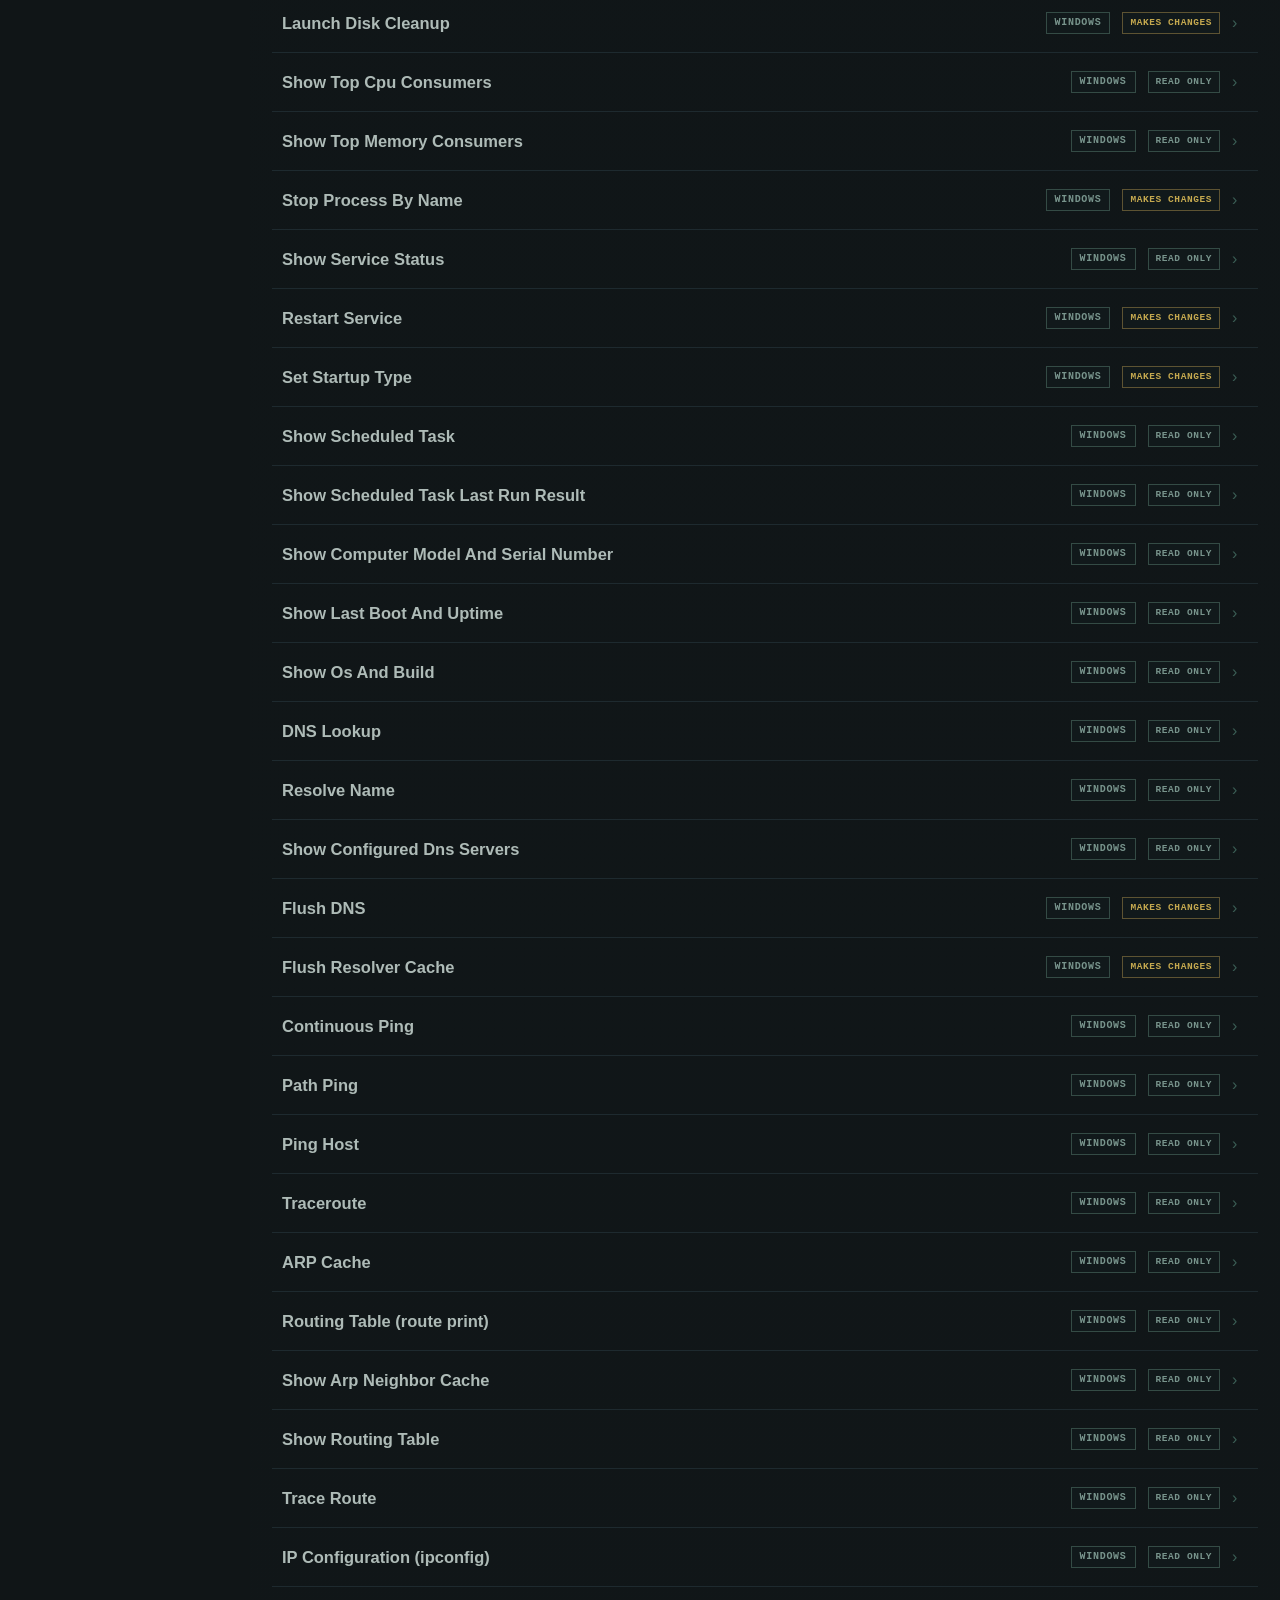
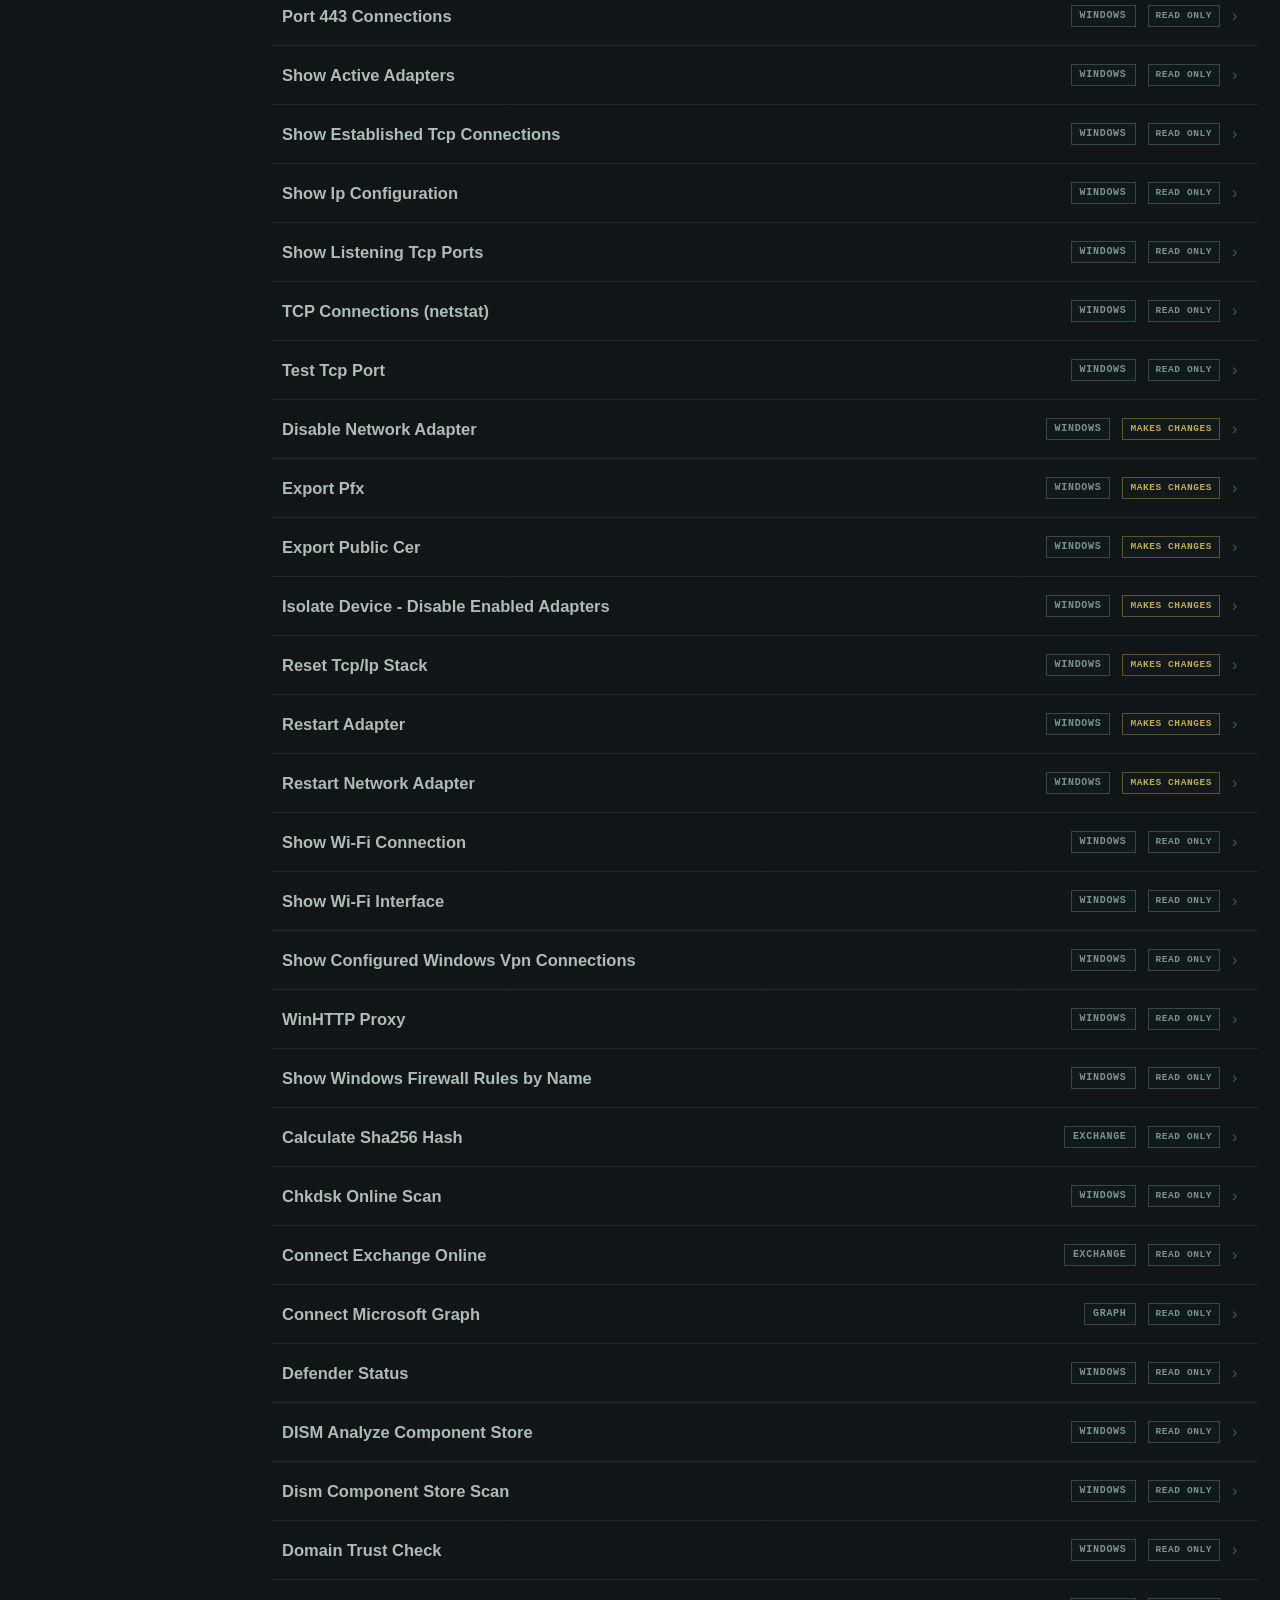
==== commit 70ac17a5: "Explain security protections and responsible script use on catalog" ====
--- a/concept-neon-mint-reference.html
+++ b/concept-neon-mint-reference.html
@@ -80,6 +80,12 @@
   font-family:var(--display);font-weight:500;font-size:13px;letter-spacing:.48em;color:var(--mint);
 }
 .workspace{min-width:0;background:linear-gradient(180deg,#0f1416 0%,#111719 100%)}
+.security-note{margin:0 22px 8px;padding:10px 12px;border:1px solid var(--line-soft);border-radius:3px;color:var(--muted);font-size:14px;line-height:1.5}
+.security-note summary{cursor:pointer;color:var(--body);font-weight:600}
+.security-note summary:focus-visible{outline:2px solid var(--mint);outline-offset:4px}
+.security-note p{max-width:85ch;margin:10px 0 0}
+.security-note a{color:var(--mint-soft);text-underline-offset:3px}
+@media(max-width:760px){.security-note{margin-left:12px;margin-right:12px}}
 .topbar{
   height:58px;display:flex;align-items:center;justify-content:space-between;
   gap:16px;padding:0 22px;border-bottom:1px solid var(--line);background:#0d1214;
@@ -772,6 +778,12 @@
       </label>
     </section>
 
+    <details class="security-note">
+      <summary>Security checks &amp; responsible use</summary>
+      <p>Publishing is protected by pull requests, required integrity checks, code scanning, and secret scanning. Catalog downloads are verified against published checksums.</p>
+      <p>These controls reduce risk; they do not guarantee that every script is safe or suitable for your environment. Review the code and required permissions, and test before running. <a href="https://github.com/Grimmieeee/pwsh-operations-catalog/blob/main/SECURITY.md">Security details</a>.</p>
+    </details>
+
     <section class="catalog">
       <div id="contextBar" class="context-bar hidden"></div>
       <div id="jumpBar" class="jump jump-bar hidden" aria-label="Jump to section"></div>
@@ -793,4 +805,4 @@
 <script src="source-integrity.js"></script>
 <script src="field-kit-app.js"></script>
 </body>
-</html>+</html>
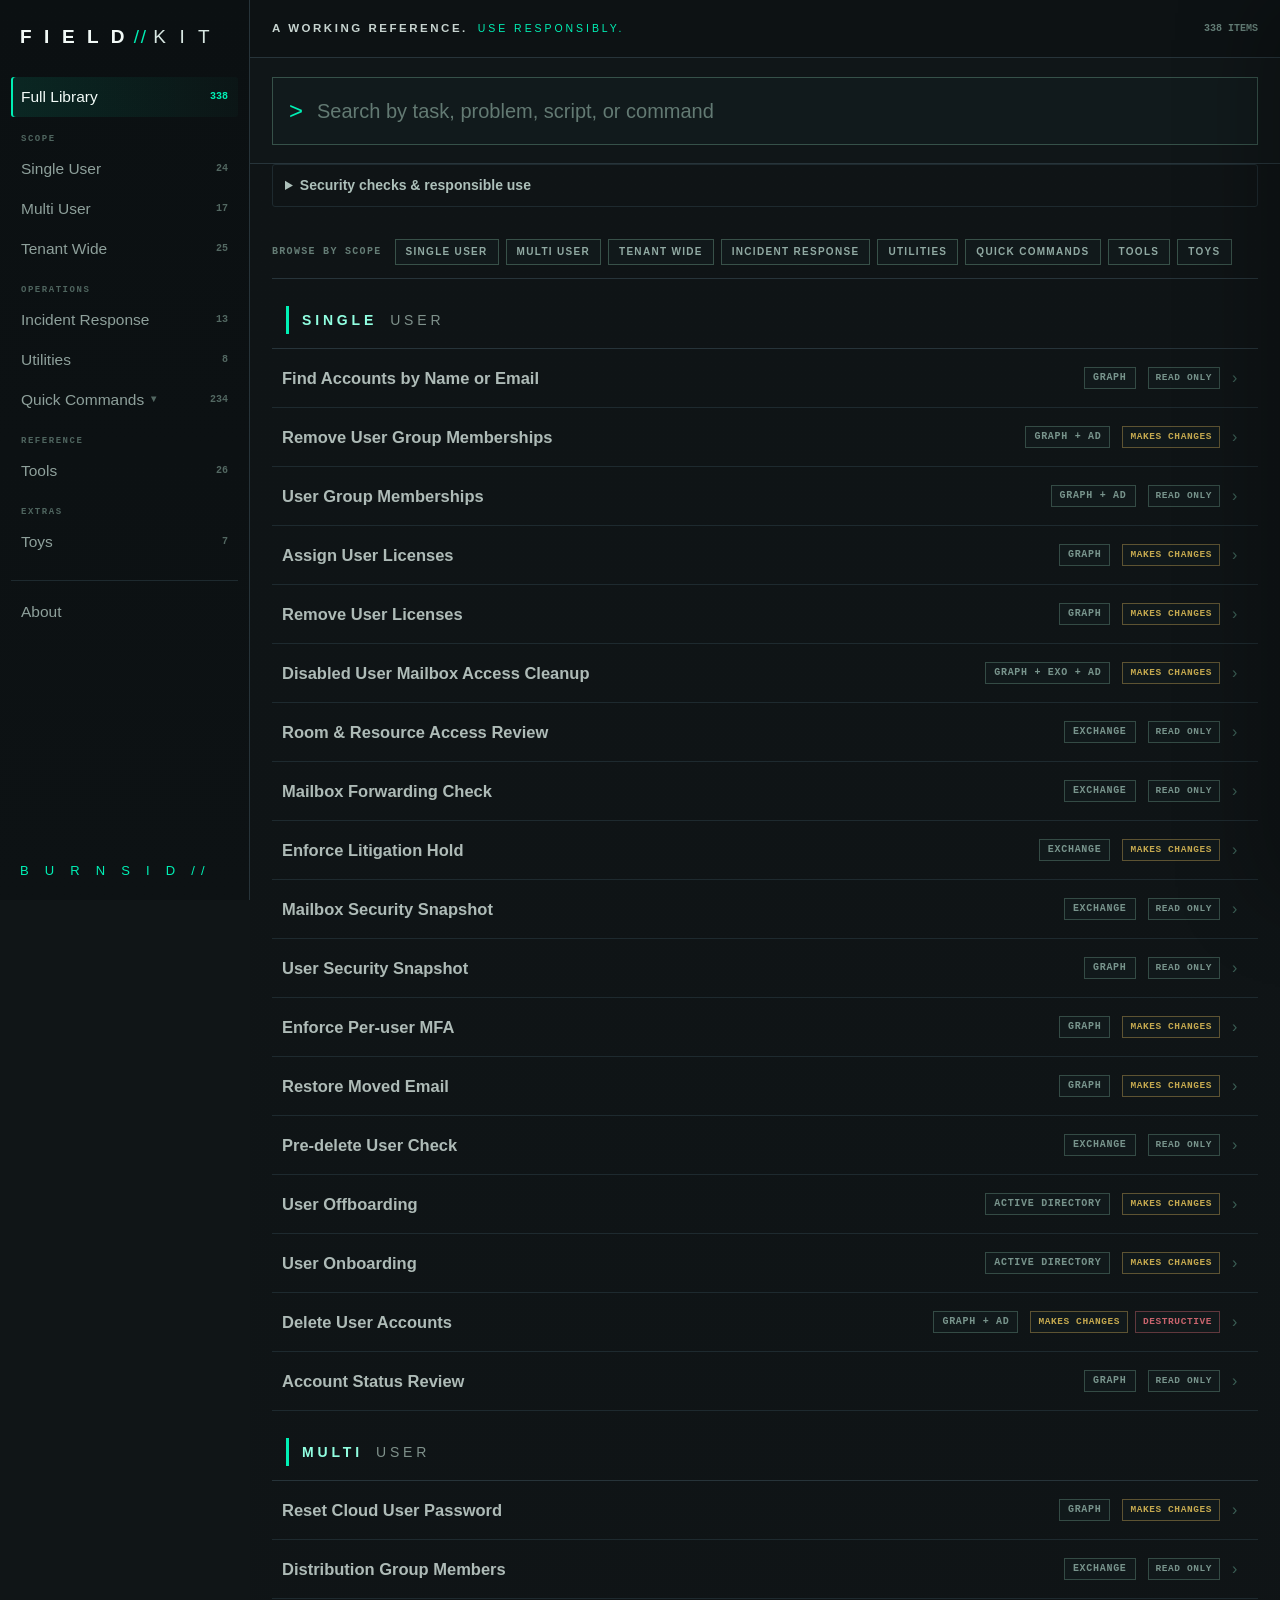
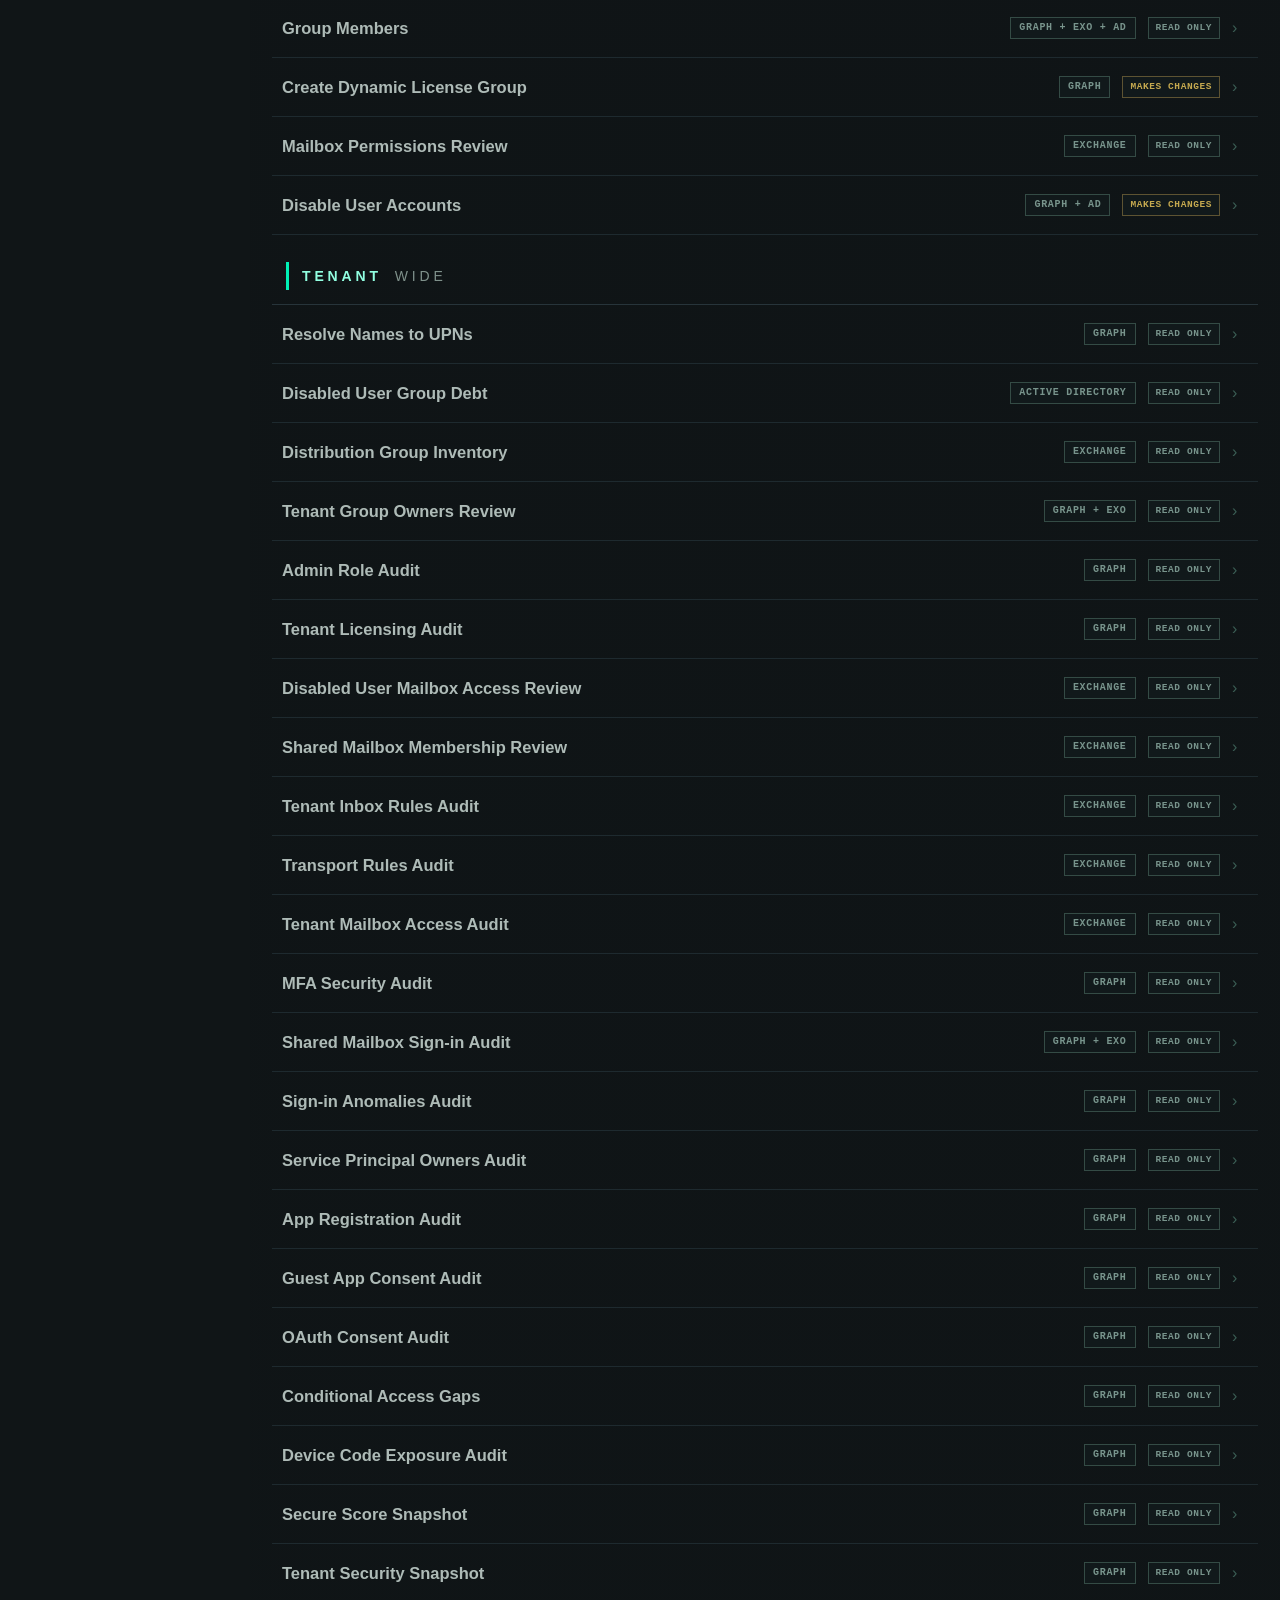
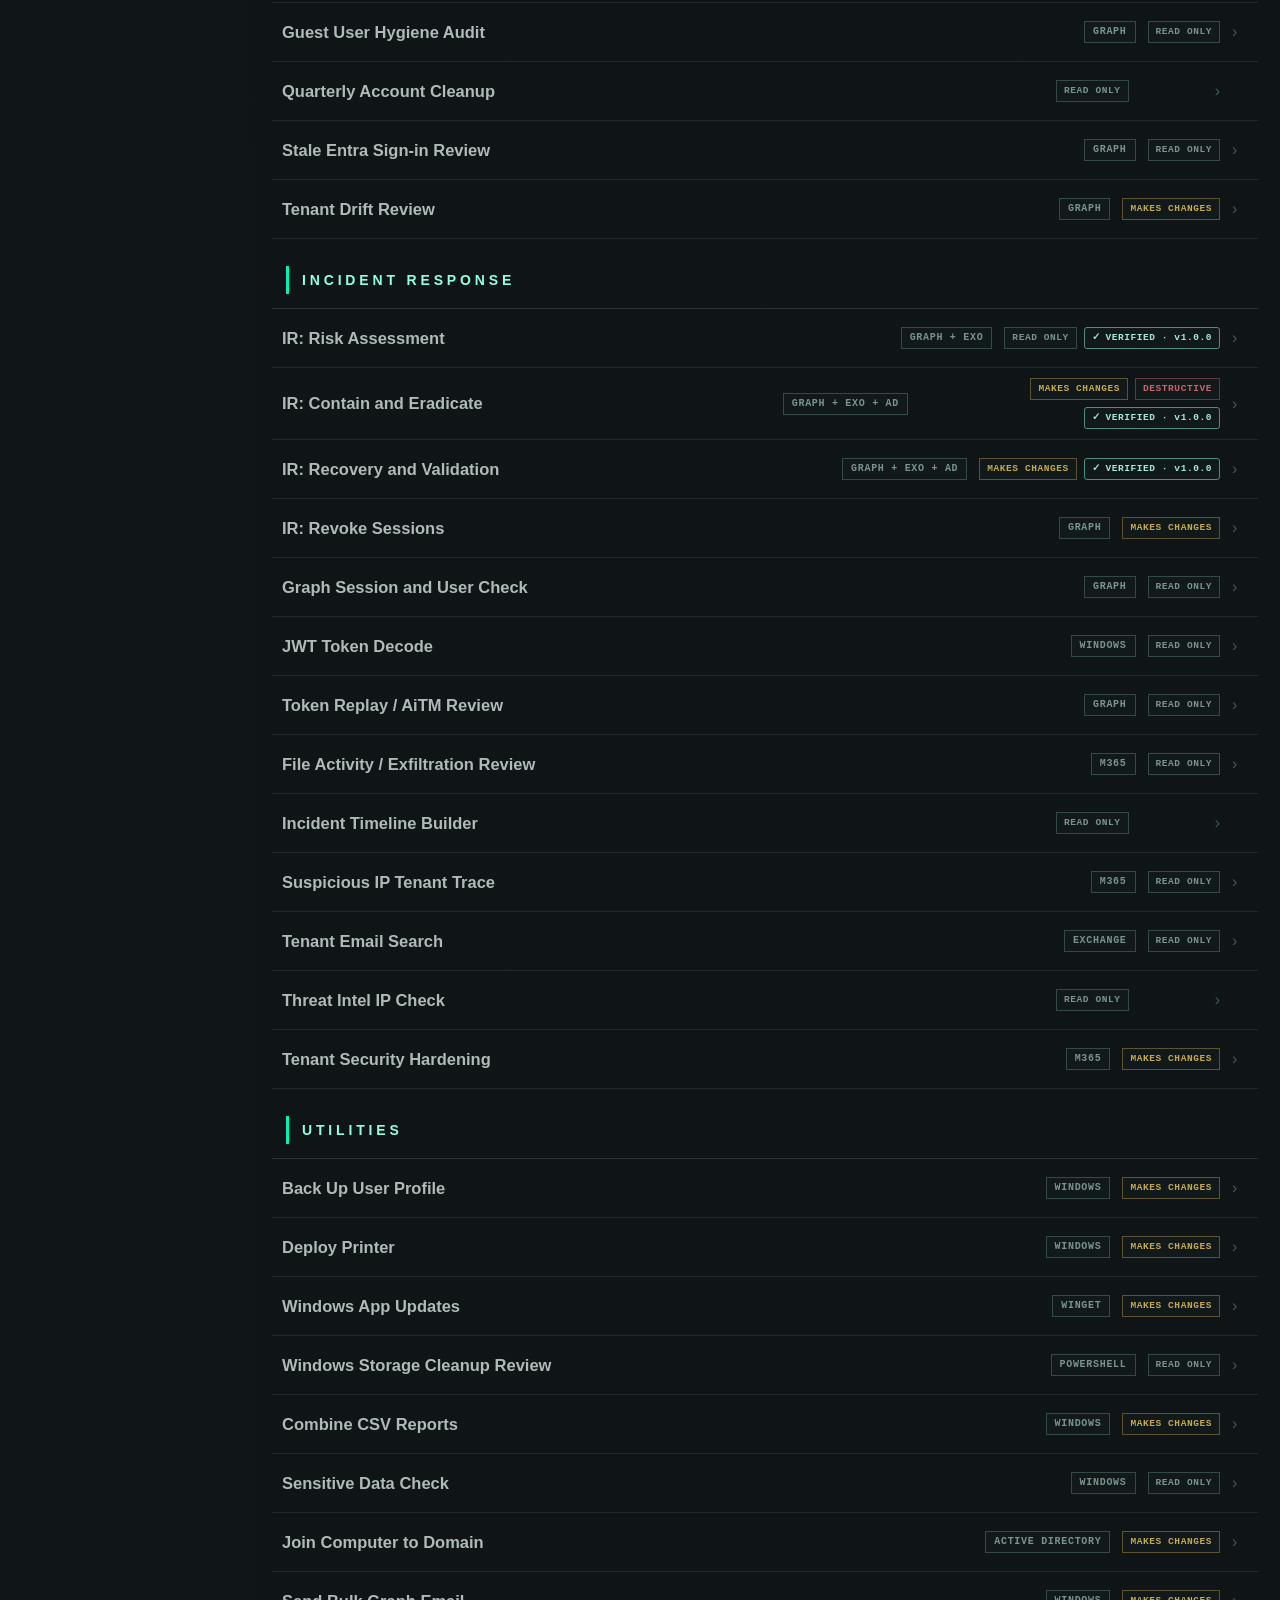
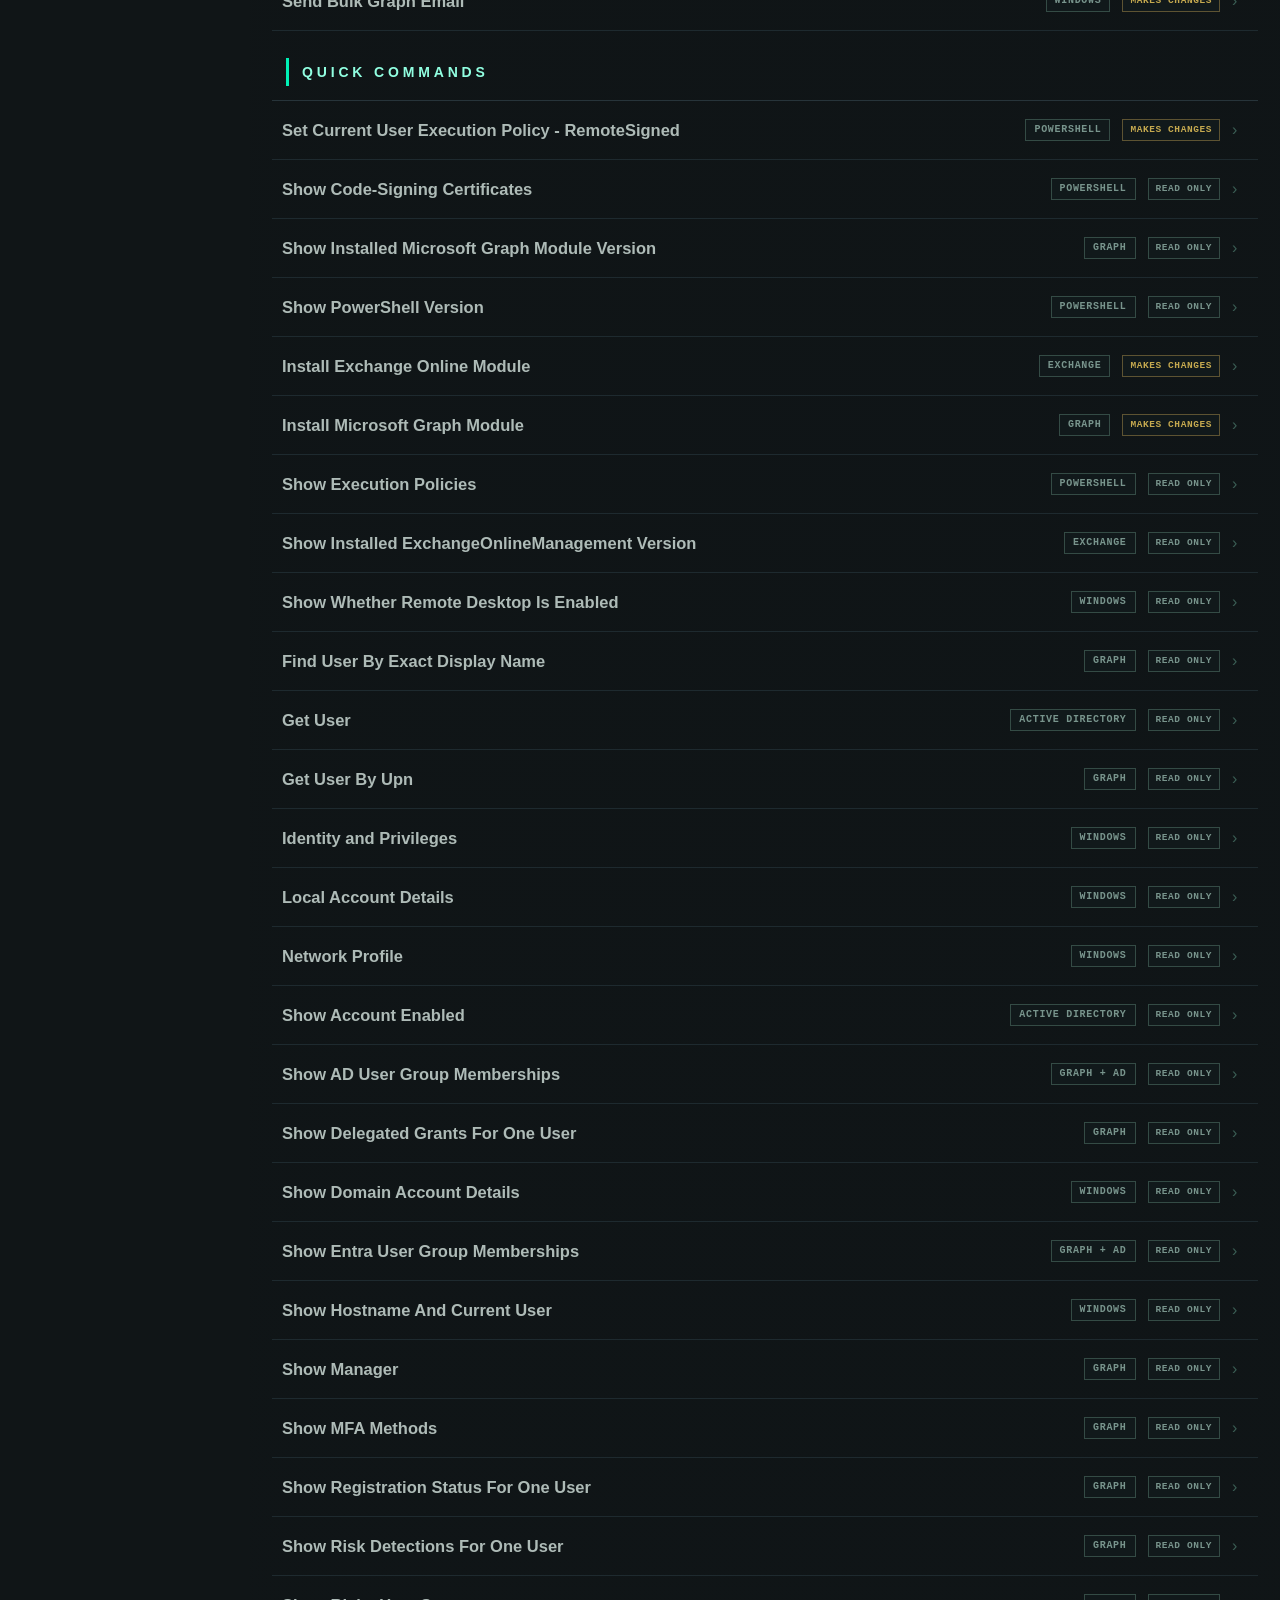
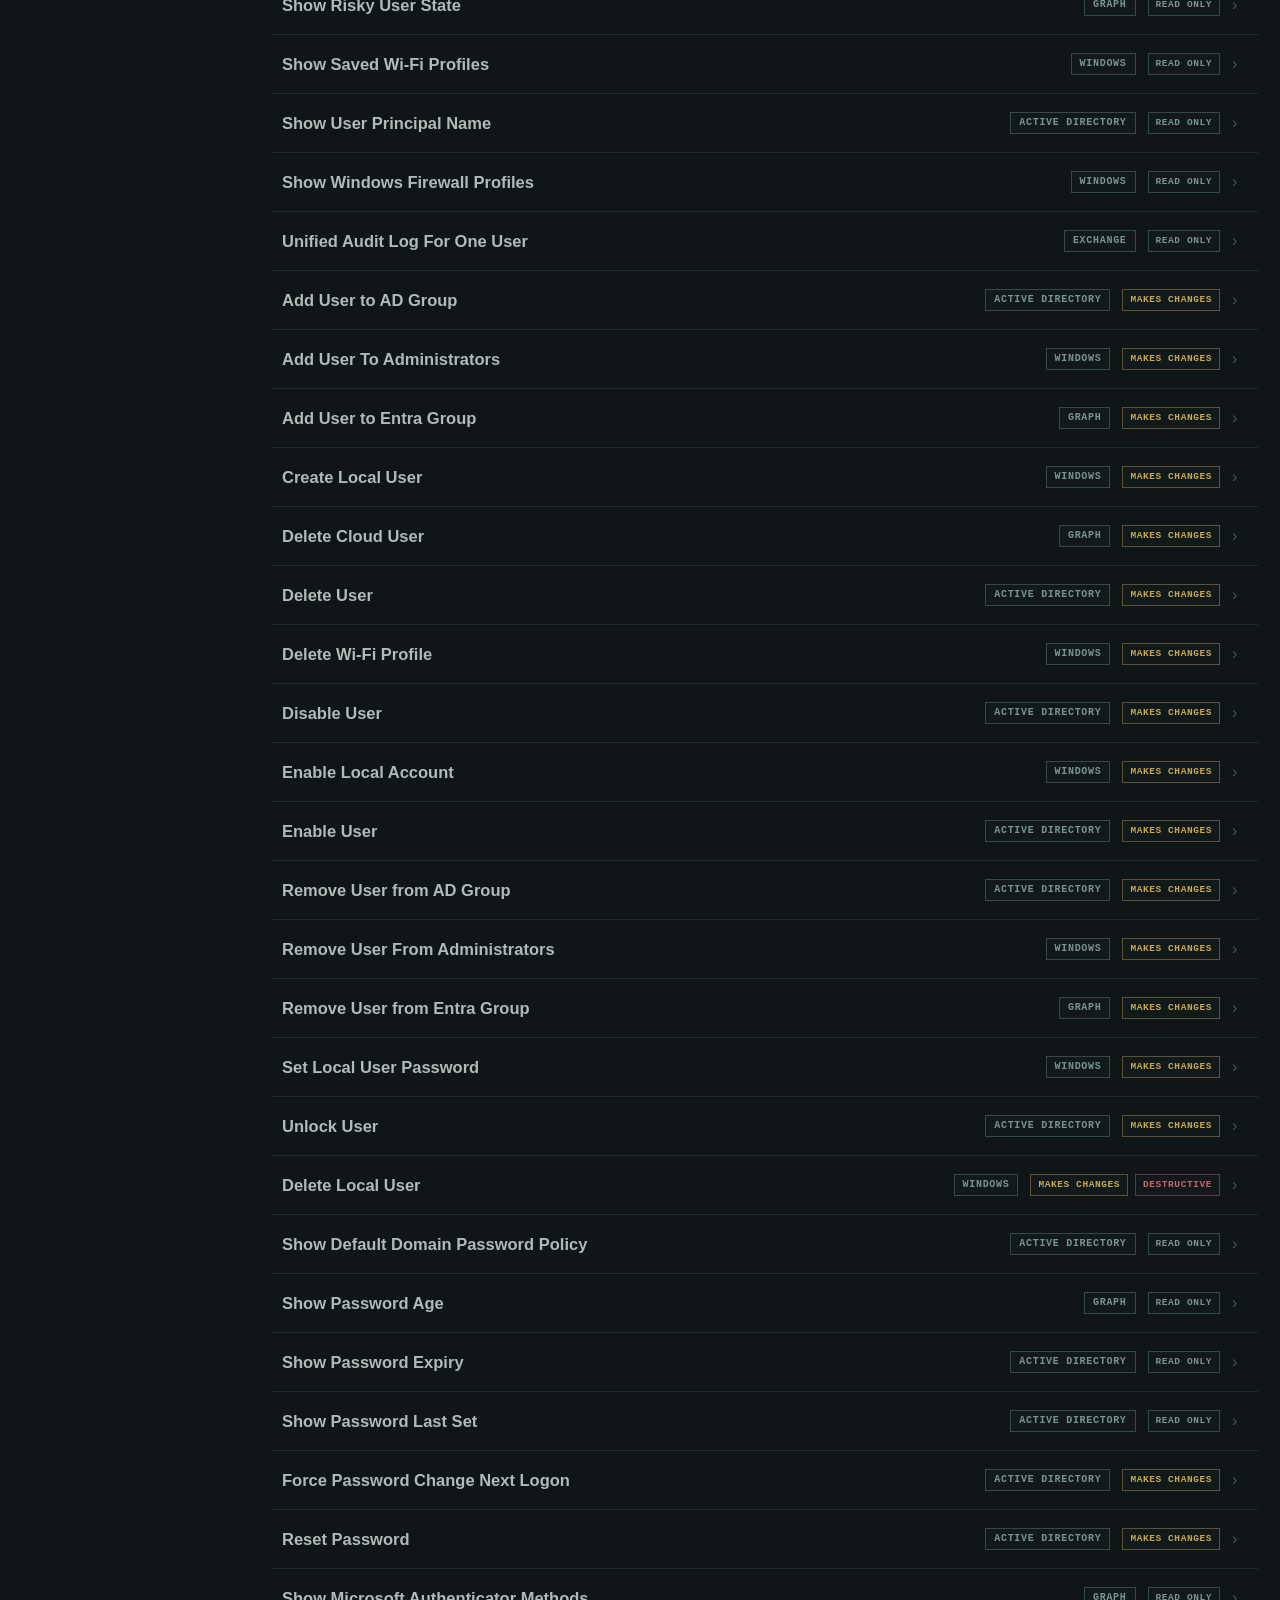
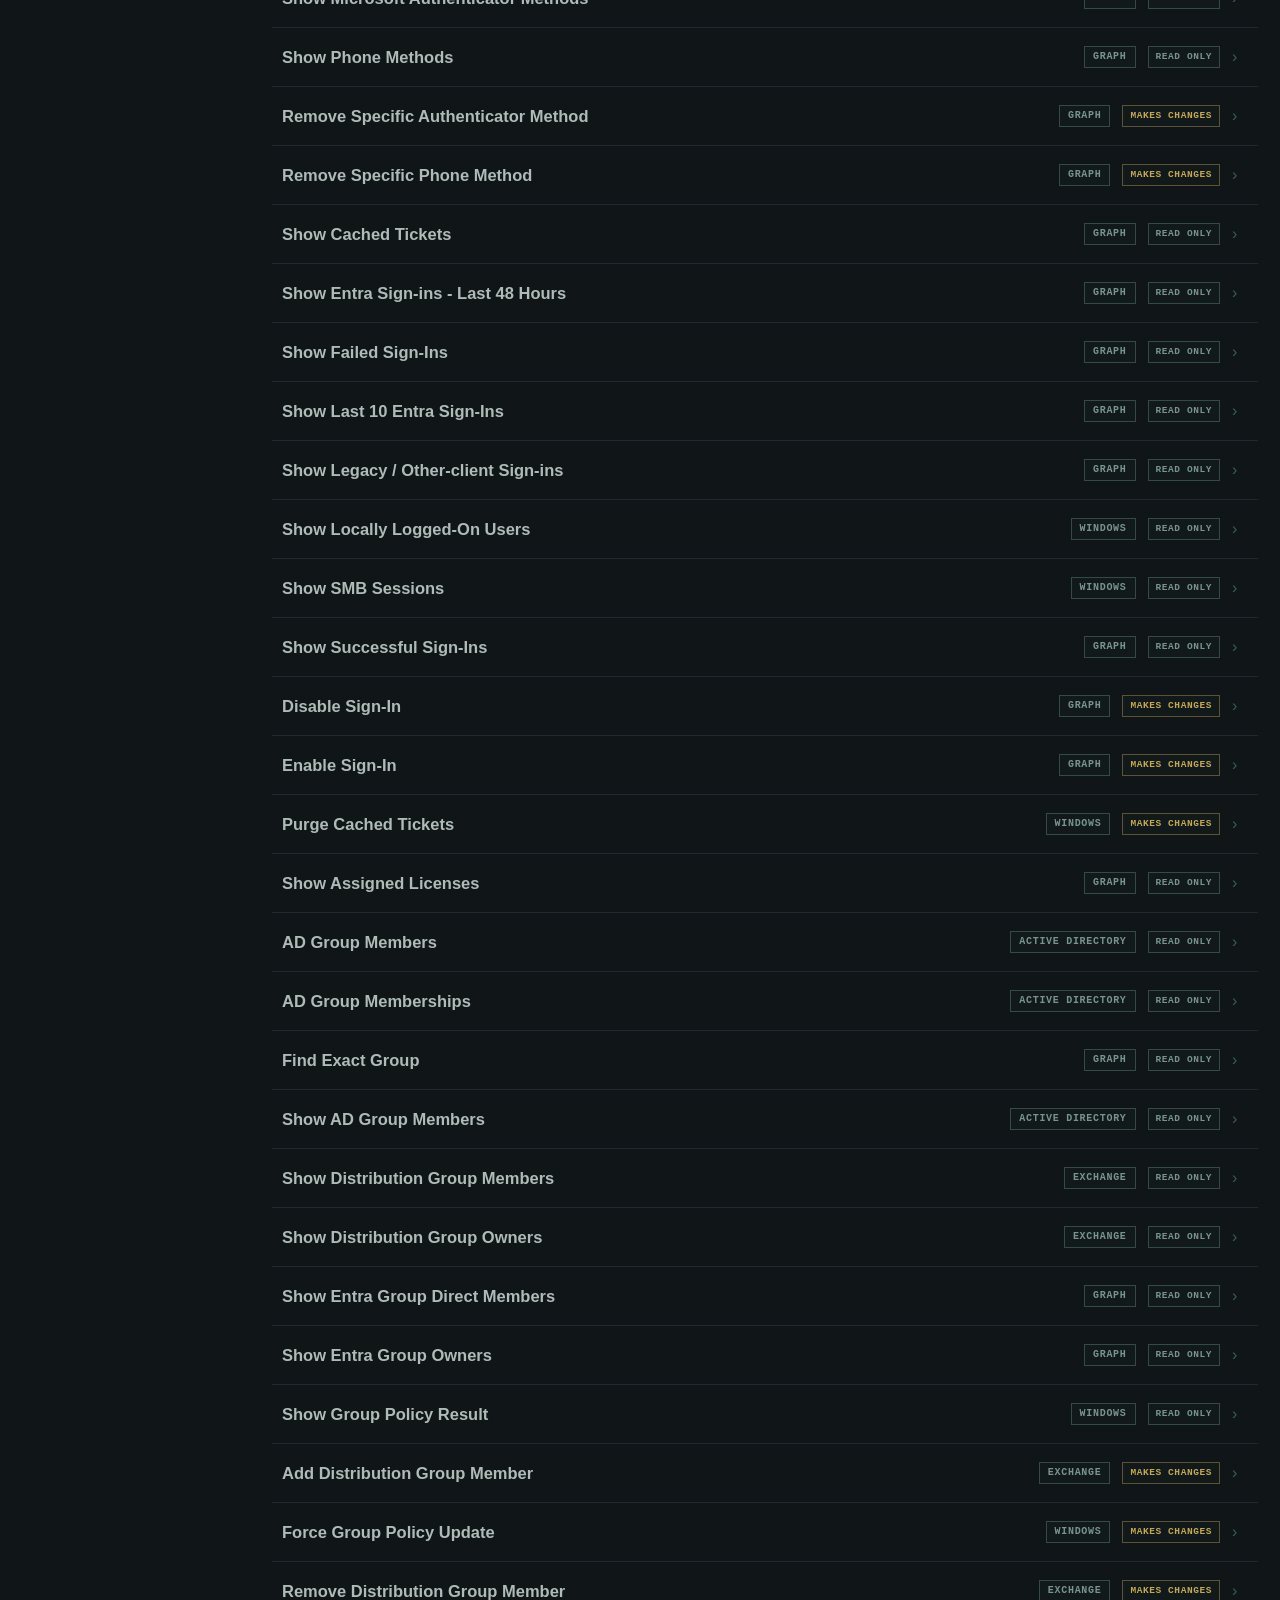
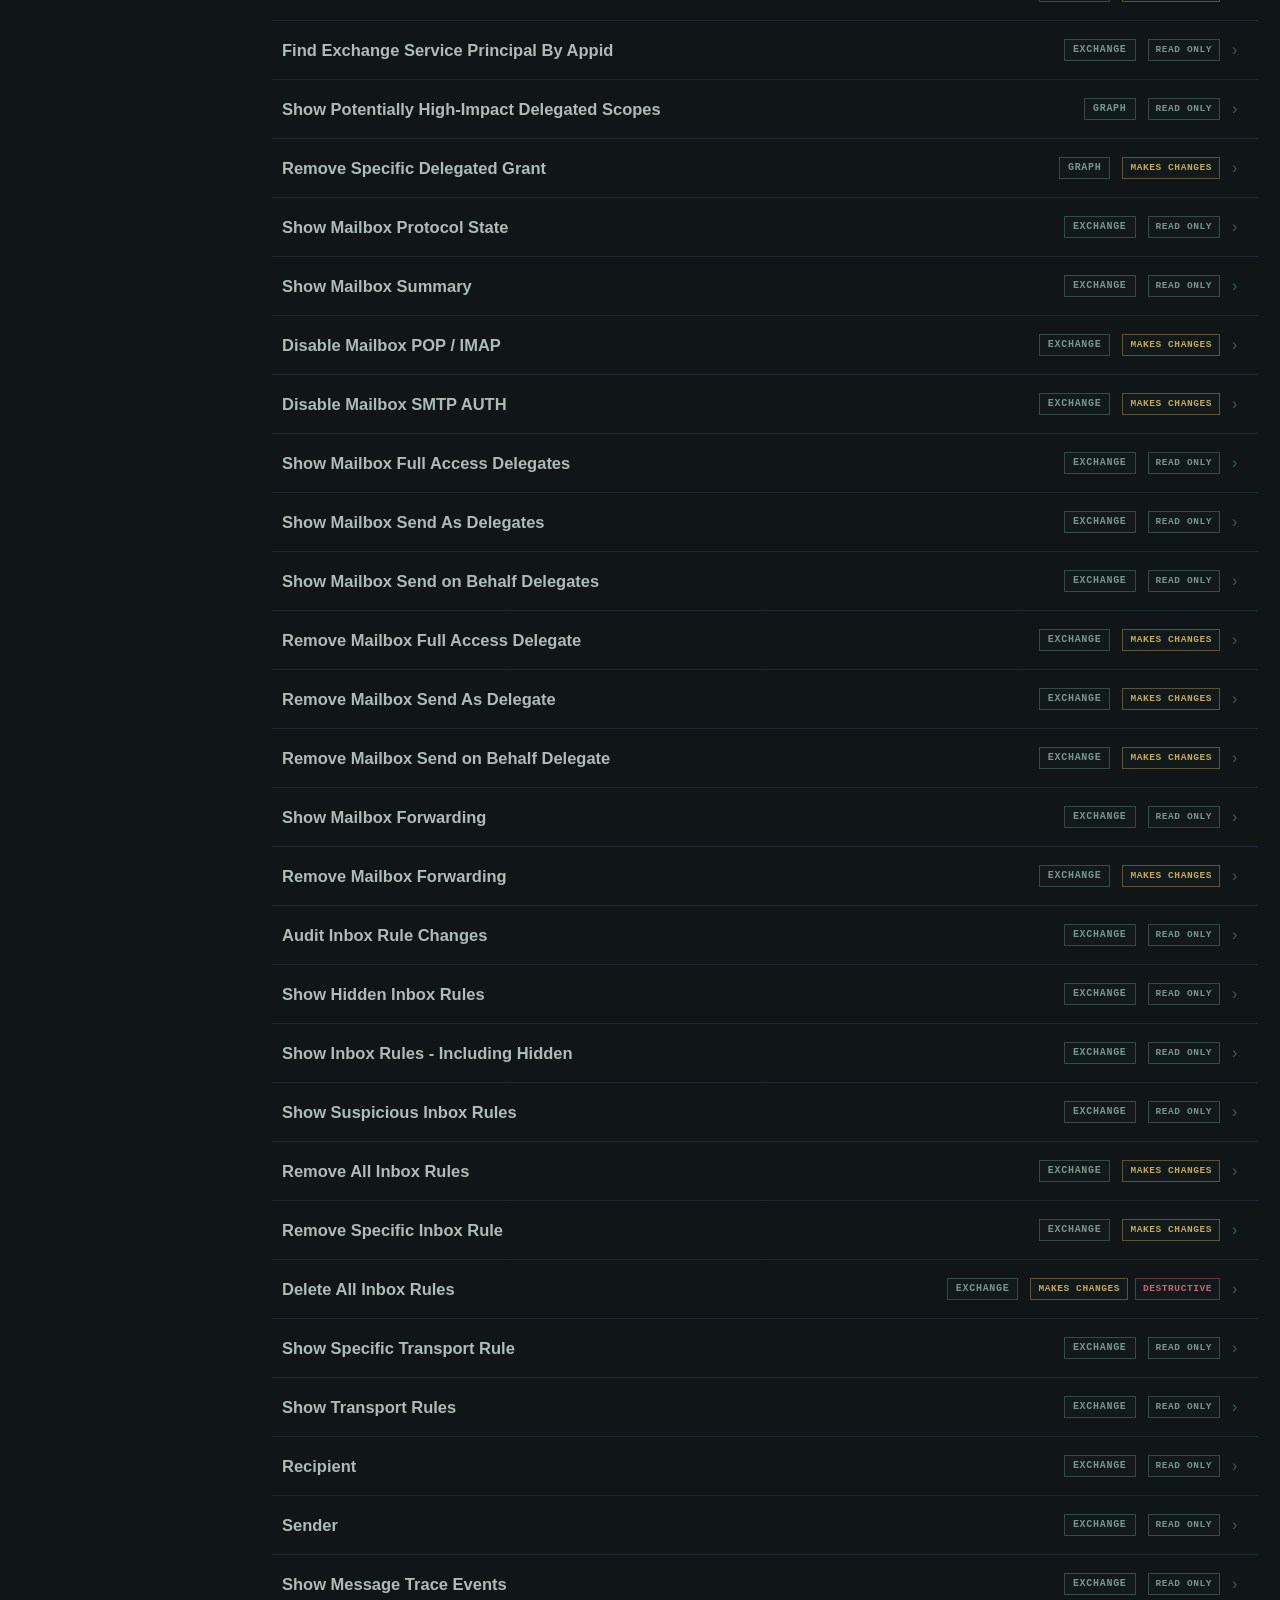
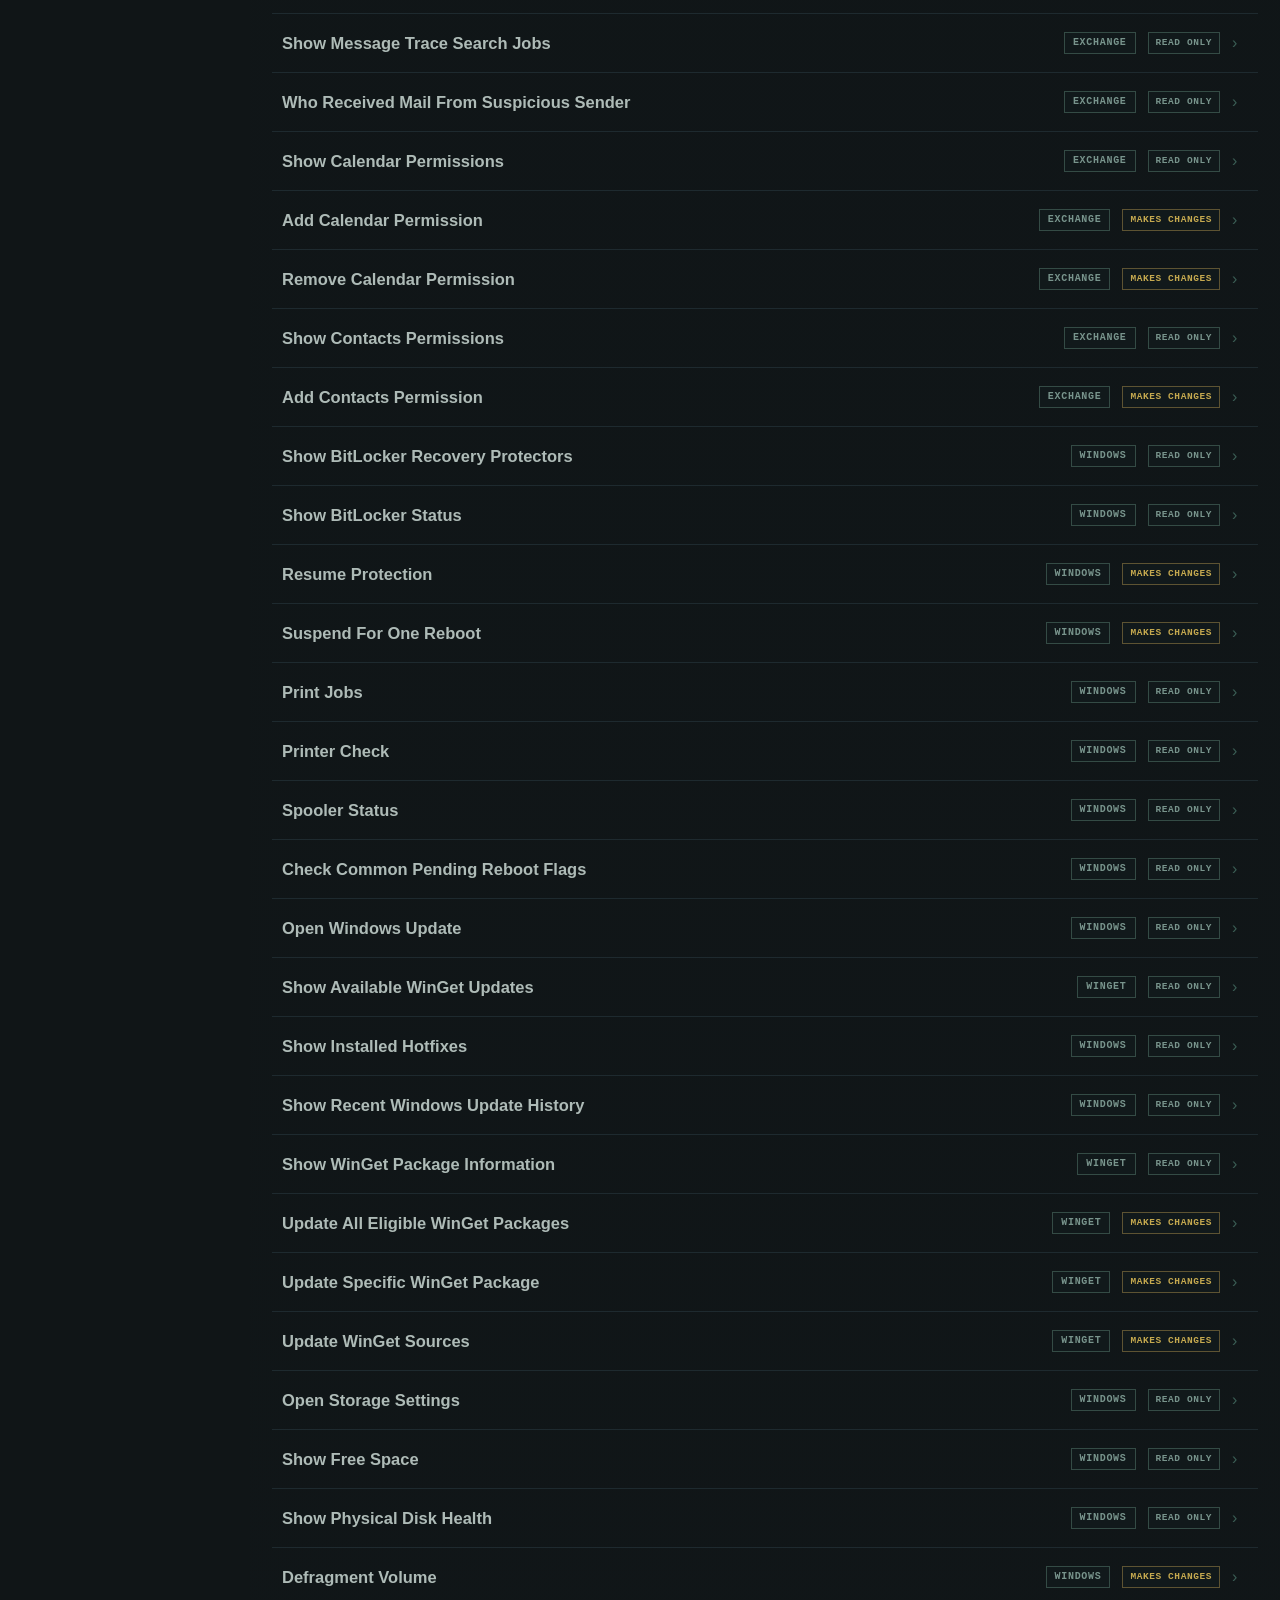
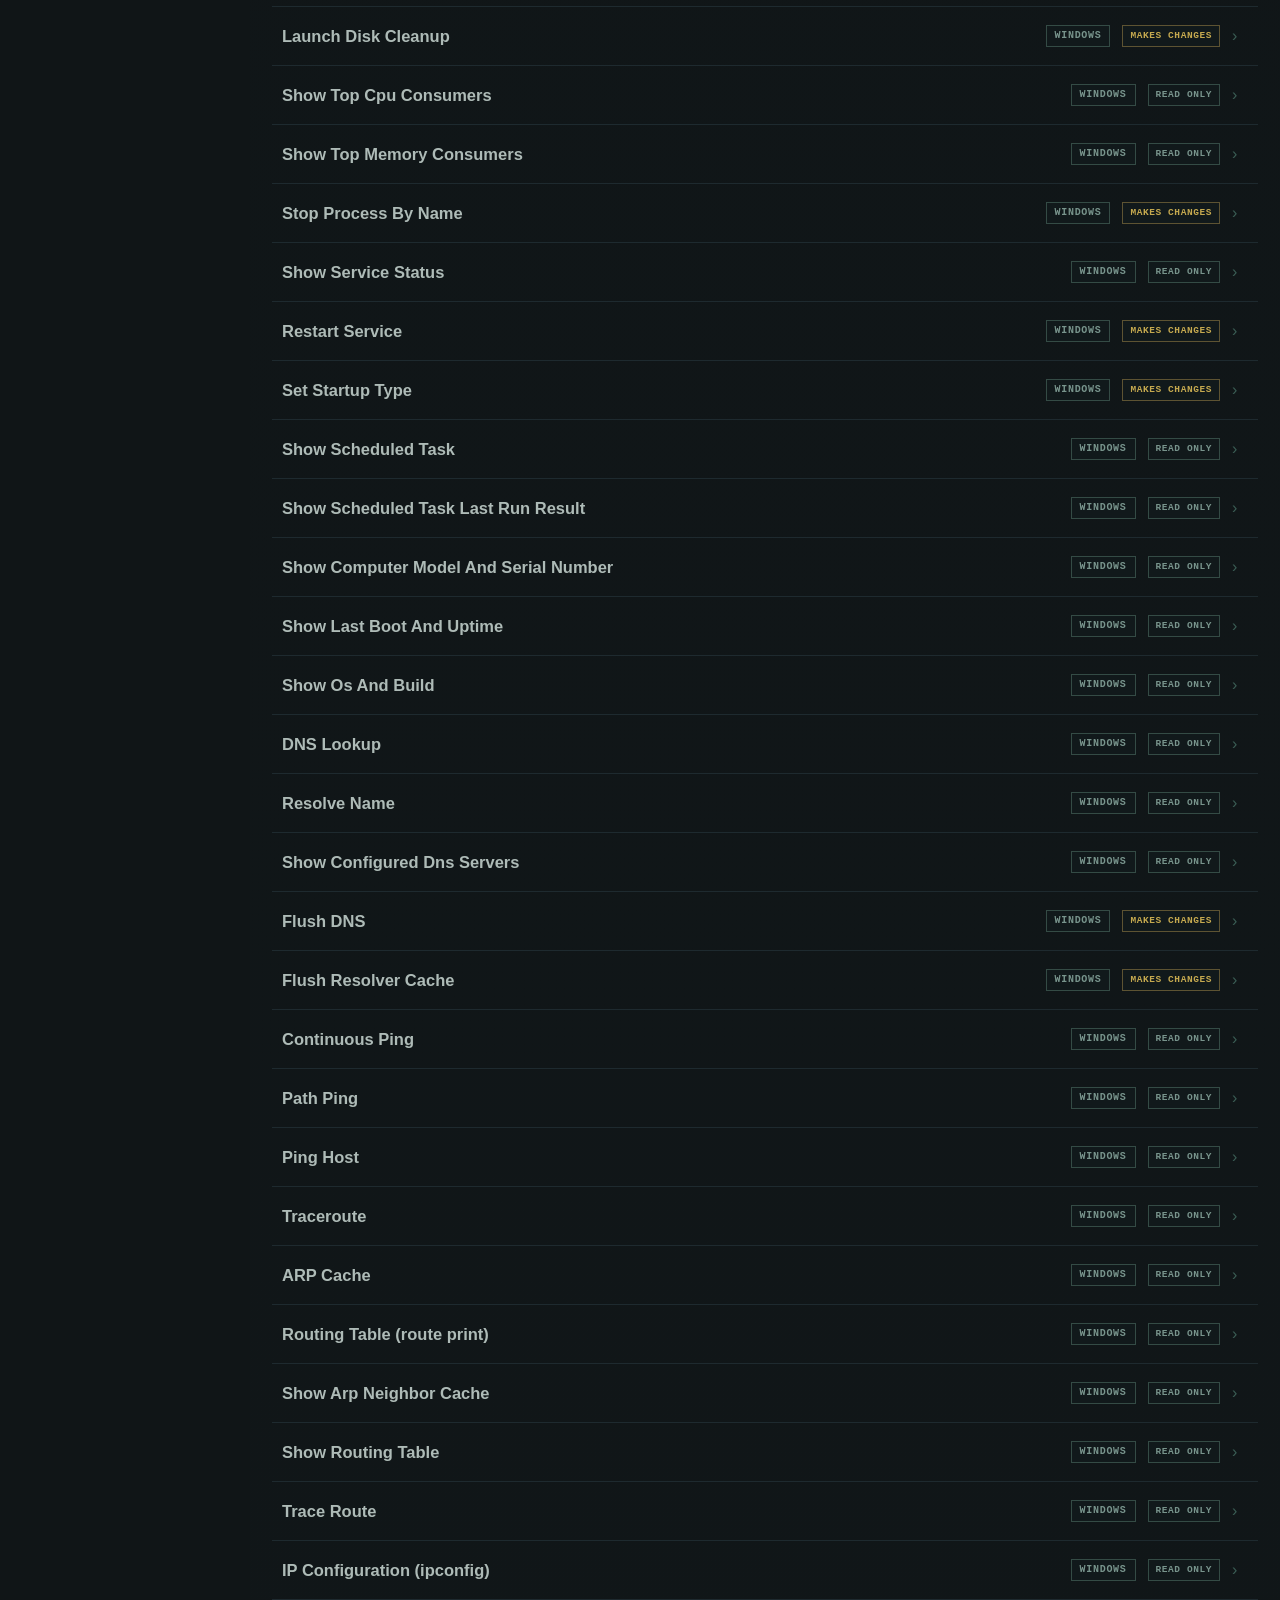
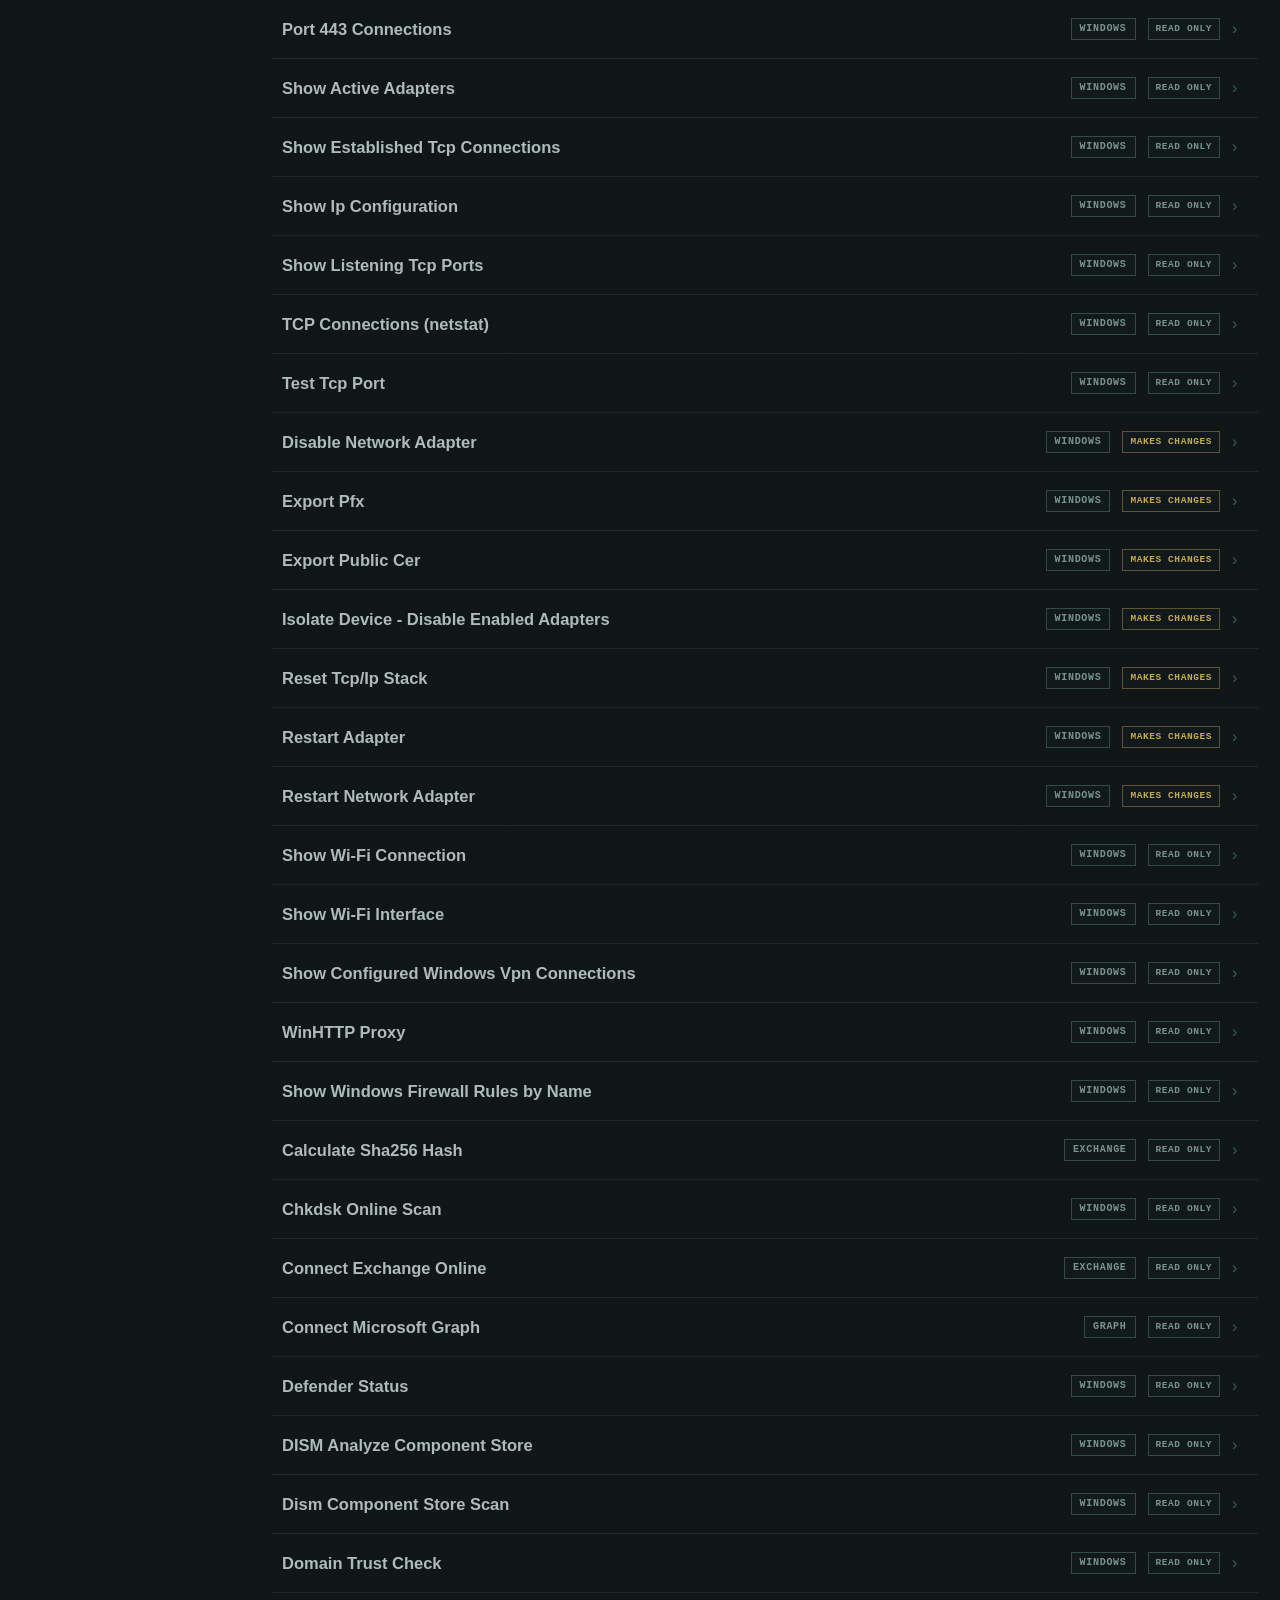
==== commit 4d0d9b4a: "Publish IR 1.0.0 with version-bound VERIFIED stamps and catalog review plan" ====
--- a/concept-neon-mint-reference.html
+++ b/concept-neon-mint-reference.html
@@ -385,7 +385,9 @@
   font:800 10px/1 var(--mono);letter-spacing:.07em;
   transition:.15s ease;
 }
-.result-flags{display:flex;align-items:center;justify-content:flex-end;gap:7px;min-width:0}
+.result-flags{display:flex;align-items:center;justify-content:flex-end;flex-wrap:wrap;gap:7px;min-width:0;max-width:300px}
+.result-verified{color:#a4ead3!important;border-color:#518e7b!important;gap:5px;border-radius:3px}
+.release-note{margin:10px 0;color:#b8ccc5;font:12px/1.5 var(--ui)}
 .result-tag{
   display:inline-flex;align-items:center;min-height:22px;padding:4px 7px;
   border:1px solid #344b45;background:#11191b;color:#78948c;
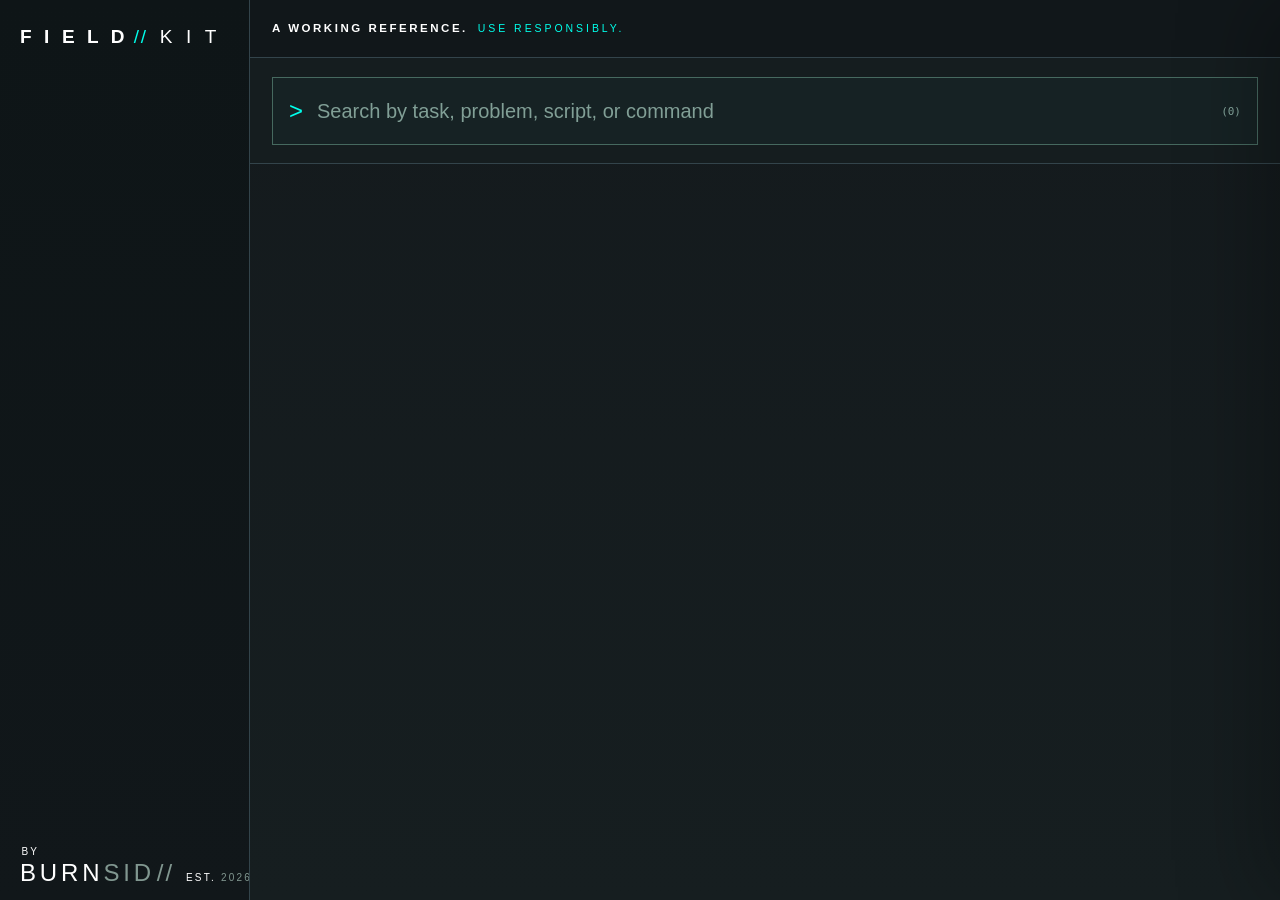
==== commit d6d8da69: "Fix catalog QA discrepancies and gate PowerShell parsing" ====
--- a/concept-neon-mint-reference.html
+++ b/concept-neon-mint-reference.html
@@ -4,807 +4,9 @@
 <meta charset="utf-8">
 <meta name="viewport" content="width=device-width,initial-scale=1">
 <meta name="referrer" content="no-referrer">
-<meta http-equiv="Content-Security-Policy" content="default-src 'self'; script-src 'self'; script-src-attr 'none'; style-src 'unsafe-inline' https://fonts.googleapis.com; font-src https://fonts.gstatic.com; img-src 'self' data:; connect-src 'self'; object-src 'none'; frame-src 'none'; worker-src 'none'; base-uri 'none'; form-action 'none'">
-<title>F I E L D&nbsp;&nbsp;//&nbsp;&nbsp;K I T</title>
-<link rel="preconnect" href="https://fonts.googleapis.com">
-<link rel="preconnect" href="https://fonts.gstatic.com" crossorigin>
-<link href="https://fonts.googleapis.com/css2?family=Raleway:wght@200;300;400;500;600;700&family=Source+Sans+3:wght@400;500;600;700&display=swap" rel="stylesheet">
-<style>
-:root{
-  --ink:#0a0e10;
-  --bg:#101517;
-  --sidebar:#0c1113;
-  --charcoal:#282d32;
-  --charcoal-2:#20262a;
-  --panel:#151b1e;
-  --panel-hi:#1b2226;
-  --mint:#00f0b5;
-  --mint-soft:#91ffe1;
-  --mint-dim:#4ebf9f;
-  --text:#eef7f4;
-  --body:#adc0ba;
-  --muted:#71847e;
-  --faint:#4e615b;
-  --line:#27343a;
-  --line-soft:#1e2a2f;
-  --yellow:#f1ca5d;
-  --red:#ff7d86;
-  --display:"Raleway","Segoe UI Variable Display","Segoe UI",sans-serif;
-  --ui:"Source Sans 3","Segoe UI Variable Text","Segoe UI",sans-serif;
-  --mono:"Cascadia Mono","Cascadia Code",Consolas,monospace;
-}
-*{box-sizing:border-box}
-html,body{margin:0;min-height:100%;background:var(--bg);color:var(--text)}
-body{font-family:var(--ui);font-size:16px}
-button,input{font:inherit}
-button{cursor:pointer}
-.shell{min-height:100vh;display:grid;grid-template-columns:250px minmax(0,1fr)}
-.sidebar{
-  position:sticky;top:0;height:100vh;display:flex;flex-direction:column;
-  justify-content:space-between;overflow:hidden;border-right:1px solid var(--line);
-  background:linear-gradient(180deg,#0b1012 0%,#0d1214 100%);
-}
-.sidebar>div:first-child{
-  flex:1;min-height:0;display:flex;flex-direction:column;
-}
-.brand{flex:0 0 auto;}
-.brand{padding:27px 20px 23px}
-.brand-main{
-  position:relative;display:inline-flex;align-items:baseline;gap:0;
-  font-family:var(--display);font-size:19px;line-height:1;color:#f2faf7;
-  white-space:nowrap;
-}
-.brand-main::after{display:none}
-.brand-field{font-weight:600;letter-spacing:.19em}
-.brand-slash{margin:0 .30em;font-weight:400;letter-spacing:.08em;color:var(--mint)}
-.brand-kit{font-weight:200;letter-spacing:.22em;color:#d9e8e3}
-.nav{padding:7px 11px 24px}
-.nav button{
-  width:100%;display:flex;justify-content:space-between;align-items:center;
-  gap:12px;border:0;background:transparent;color:#8ea09b;padding:11px 10px;
-  text-align:left;border-radius:3px;font-family:var(--ui);font-size:15.5px;font-weight:500;
-}
-.nav button:hover{color:#dceae6;background:#131b1e}
-.nav button.active{
-  color:#f3fbf8;background:linear-gradient(90deg,rgba(0,240,181,.10),rgba(0,240,181,.025));
-  box-shadow:inset 2px 0 0 var(--mint);
-}
-.count{color:#536862;font:700 10px/1 var(--mono)}
-.nav button.active .count{color:var(--mint)}
-.nav-sep{height:1px;background:var(--line-soft);margin:14px 0 9px}
-.sidebar-footer{
-  flex:0 0 auto;border-top:0;
-}
-.signature{
-  padding:18px 20px 22px;
-  font-family:var(--display);font-weight:500;font-size:13px;letter-spacing:.48em;color:var(--mint);
-}
-.workspace{min-width:0;background:linear-gradient(180deg,#0f1416 0%,#111719 100%)}
-.security-note{margin:0 22px 8px;padding:10px 12px;border:1px solid var(--line-soft);border-radius:3px;color:var(--muted);font-size:14px;line-height:1.5}
-.security-note summary{cursor:pointer;color:var(--body);font-weight:600}
-.security-note summary:focus-visible{outline:2px solid var(--mint);outline-offset:4px}
-.security-note p{max-width:85ch;margin:10px 0 0}
-.security-note a{color:var(--mint-soft);text-underline-offset:3px}
-@media(max-width:760px){.security-note{margin-left:12px;margin-right:12px}}
-.topbar{
-  height:58px;display:flex;align-items:center;justify-content:space-between;
-  gap:16px;padding:0 22px;border-bottom:1px solid var(--line);background:#0d1214;
-}
-.masthead-note{
-  display:flex;align-items:baseline;gap:10px;white-space:nowrap;
-  font-family:var(--display);text-transform:uppercase;line-height:1;
-}
-.masthead-line{display:inline-block}
-.masthead-line-1{
-  color:#c7d4d0;font-size:11.5px;font-weight:600;letter-spacing:.22em;
-}
-.masthead-line-2{
-  color:var(--mint);font-size:10.5px;font-weight:300;letter-spacing:.28em;
-}
-.total{font:700 10px/1 var(--mono);color:#668079}
-.search-wrap{padding:19px 22px 18px;background:#101618;border-bottom:1px solid var(--line)}
-.search{
-  min-height:68px;display:flex;align-items:center;gap:12px;padding:0 16px;
-  border:1px solid #365149;background:#111a1c;transition:.18s ease;
-}
-.search:focus-within{
-  border-color:var(--mint);box-shadow:0 0 0 1px rgba(0,240,181,.08),0 0 28px rgba(0,240,181,.06)
-}
-.prompt{color:var(--mint);font-family:var(--display);font-size:24px;font-weight:400}
-.search input{
-  flex:1;min-width:0;border:0;outline:0;background:transparent;color:#f3faf7;
-  font-family:var(--ui);font-size:20px;font-weight:500;
-}
-.search input::placeholder{color:#637a73}
-.catalog{padding:16px 22px 80px}
-.jump{display:flex;flex-wrap:wrap;align-items:center;gap:7px;padding:8px 0 13px;border-bottom:1px solid var(--line)}
-.jump-label{margin-right:6px;color:#657d76;font:700 10px/1 var(--mono);letter-spacing:.13em}
-.jump button{
-  border:1px solid #385149;background:#11191b;color:#91aaa3;padding:7px 10px;
-  font-family:var(--display);font-size:10px;font-weight:600;letter-spacing:.13em;text-transform:uppercase;
-}
-.jump button:hover{color:var(--mint-soft);border-color:var(--mint)}
-.section{margin-top:5px}
-.section-title{
-  display:flex;align-items:center;gap:13px;padding:22px 10px 14px 14px;border-bottom:1px solid var(--line);
-  font-family:var(--display);text-transform:uppercase;letter-spacing:.24em;
-}
-.section-title::before{content:"";width:3px;height:28px;background:var(--mint)}
-.section-thin{font-size:14px;font-weight:700;color:var(--mint-soft)}
-.section-bold{font-size:14px;font-weight:300;color:#7f918b}
-.row{
-  width:100%;min-height:59px;display:grid;grid-template-columns:minmax(250px,1fr) minmax(210px,.7fr) auto 16px;
-  align-items:center;gap:12px;padding:10px;border:0;border-bottom:1px solid var(--line-soft);
-  background:transparent;color:inherit;text-align:left;
-}
-.row:hover{background:linear-gradient(90deg,rgba(0,240,181,.045),rgba(0,240,181,.012))}
-.row:hover .row-name{color:#d7e2de}
-.row:hover .row-file{opacity:.72}
-.row-name{font-family:var(--ui);font-size:16.5px;font-weight:600;color:#aebbb7}
-.row-file{
-  color:#4a5c57;opacity:.56;text-align:right;white-space:nowrap;overflow:hidden;text-overflow:ellipsis;
-  font:700 11.6px/1.35 var(--mono);
-}
-.flag{font:800 11px/1 var(--mono);letter-spacing:.07em}
-.change{color:var(--yellow)}
-.danger{color:var(--red)}
-.arrow{color:#3b5e55;font-size:16px}
-.row:hover .arrow{color:var(--mint)}
-.drawer-shade{
-  position:fixed;inset:0;background:rgba(0,0,0,.58);opacity:0;pointer-events:none;
-  transition:.17s ease;z-index:20;
-}
-.drawer{
-  position:fixed;right:0;top:0;width:min(44vw,760px);min-width:600px;height:100vh;z-index:21;
-  transform:translateX(102%);transition:.2s ease;background:#111719;border-left:1px solid #385149;
-  overflow:auto;box-shadow:-30px 0 80px rgba(0,0,0,.28);
-}
-body.open .drawer-shade{opacity:1;pointer-events:auto}
-body.open .drawer{transform:translateX(0)}
-.drawer-head{
-  position:sticky;top:0;z-index:3;height:54px;display:flex;align-items:center;justify-content:space-between;
-  padding:0 20px;border-bottom:1px solid var(--line);background:#101618;
-}
-.drawer-label{font-family:var(--display);font-size:10px;font-weight:600;letter-spacing:.28em;text-transform:uppercase;color:var(--mint)}
-.close{
-  width:32px;height:32px;border:1px solid #3b514b;background:transparent;color:#8fa59f;font-size:18px;
-}
-.close:hover{border-color:var(--mint);color:var(--mint-soft)}
-.drawer-body{padding:29px 28px 60px}
-.path{
-  margin-bottom:13px;color:#86a09a;font-family:var(--display);font-size:11px;font-weight:600;
-  letter-spacing:.20em;text-transform:uppercase;
-}
-.hero-title{
-  position:relative;display:inline-block;margin:0;color:#1f2825;font-family:var(--display);
-  font-size:38px;font-weight:300;line-height:1.08;letter-spacing:.01em;
-}
-.hero-title strong{font-weight:700;color:var(--mint-soft)}
-.hero-title::after{
-  content:"";display:block;width:72px;height:3px;background:var(--mint);margin-top:14px;
-}
-.state{
-  margin-top:16px;font:800 10px/1 var(--mono);letter-spacing:.08em;color:var(--mint);
-}
-.detail-section{margin-top:24px}
-.detail-label{
-  margin-bottom:10px;color:#91aaa3;font-family:var(--display);font-size:10px;font-weight:700;
-  letter-spacing:.24em;text-transform:uppercase;
-}
-.connect-line{
-  display:flex;justify-content:space-between;gap:12px;padding:12px 13px;border:1px solid #31443f;
-  background:#0c1214;color:#c8d9d4;font:12px/1.5 var(--mono);
-}
-.copy{border:0;background:transparent;color:var(--mint);font:800 9px/1 var(--mono)}
-.checks{display:grid;grid-template-columns:repeat(2,minmax(0,1fr));border-top:1px solid var(--line-soft)}
-.check{
-  padding:11px 2px;border-bottom:1px solid var(--line-soft);color:#aabdb7;font-size:13.5px;line-height:1.4;
-}
-.check::before{content:"[✓]";margin-right:8px;color:var(--mint);font-family:var(--mono)}
-.note{margin-top:20px;color:#91a69f;font-size:14px;line-height:1.65;max-width:620px}
-.action{
-  margin-top:21px;border:1px solid #3b5950;background:transparent;color:var(--mint-soft);
-  padding:11px 14px;font-family:var(--display);font-size:10px;font-weight:700;letter-spacing:.18em;text-transform:uppercase;
-}
-.action:hover{border-color:var(--mint);background:rgba(0,240,181,.045)}
-.run-info-block{margin-top:24px}
-.run-info-grid{border-top:1px solid var(--line-soft)}
-.run-info-row{
-  display:grid;grid-template-columns:92px minmax(0,1fr);gap:14px;
-  padding:9px 0;border-bottom:1px solid var(--line-soft);
-}
-.run-info-label{
-  color:#617a73;font:800 9px/1.45 var(--mono);letter-spacing:.08em;
-}
-.run-info-value{
-  color:#b8c8c3;font:11px/1.5 var(--mono);overflow-wrap:anywhere;
-}
-.run-info-yes{color:var(--mint-soft);font-weight:700}
-.run-connect{margin-top:16px}
-.run-info-grid + .run-connect{margin-top:16px}
-.run-info-subhead{
-  margin-bottom:8px;color:#617a73;
-  font:800 9px/1.45 var(--mono);letter-spacing:.08em;
-}
-.run-connect .connect-line + .connect-line{margin-top:7px}
-@media(max-width:900px){
-  .shell{grid-template-columns:215px minmax(0,1fr)}
-  .drawer{width:70vw;min-width:0}
-  .row{grid-template-columns:minmax(0,1fr) auto}
-  .row-file{display:none}
-}
-@media(max-width:680px){
-  .shell{display:block}.sidebar{display:none}.catalog,.search-wrap{padding-left:12px;padding-right:12px}
-  .drawer{width:100vw}.checks{grid-template-columns:1fr}
-}
-
-/* =========================================================
-   FIELD // KIT — FUNCTIONAL APP MAPPING
-   Keeps the approved reference appearance while using
-   the real catalog/search/navigation/drawer application.
-   ========================================================= */
-.hidden{display:none!important}
-
-.overlay{
-  position:fixed;inset:0;z-index:79;background:rgba(0,0,0,.58);
-  opacity:0;pointer-events:none;transition:opacity .17s ease;
-}
-.drawer-overlay{z-index:20}
-.drawer-open .drawer-shade,
-.drawer-open .drawer-overlay{opacity:1;pointer-events:auto}
-.drawer-open .drawer{transform:translateX(0)}
-
-.area-nav{
-  flex:1;min-height:0;overflow-y:auto;overscroll-behavior:contain;
-  padding:7px 11px 24px;
-  scrollbar-width:thin;scrollbar-color:#2b4941 transparent;
-}
-.area-nav::-webkit-scrollbar{width:7px}
-.area-nav::-webkit-scrollbar-track{background:transparent}
-.area-nav::-webkit-scrollbar-thumb{
-  background:#263f38;border-radius:8px;
-}
-.area-nav::-webkit-scrollbar-thumb:hover{background:#36594f}
-.nav-primary{margin-bottom:18px}
-.nav-section-label{
-  margin:17px 10px 5px;color:#4f655f;
-  font:800 9px/1 var(--mono);letter-spacing:.17em;text-transform:uppercase;
-}
-.nav-bottom{
-  margin-top:18px;padding-top:11px;border-top:1px solid var(--line-soft);
-}
-.nav-bottom .about-nav{margin-top:0;padding-top:11px;border-top:0}
-.area-button{
-  width:100%;display:flex;justify-content:space-between;align-items:center;gap:12px;
-  border:0;background:transparent;color:#8ea09b;padding:11px 10px;text-align:left;
-  border-radius:3px;font-family:var(--ui);font-size:15.5px;font-weight:500;
-}
-.area-button:hover{color:#dceae6;background:#131b1e}
-.area-button.active{
-  color:#f3fbf8;background:linear-gradient(90deg,rgba(0,240,181,.10),rgba(0,240,181,.025));
-  box-shadow:inset 2px 0 0 var(--mint);
-}
-.area-count{color:#536862;font:700 10px/1 var(--mono)}
-.area-button.active .area-count{color:var(--mint)}
-.area-label{display:flex;align-items:center;min-width:0}
-.nav-caret{
-  margin-left:7px;color:#536862;font:800 10px/1 var(--mono);
-  transform:rotate(0deg);transition:transform .16s ease,color .16s ease;
-}
-.area-button[aria-expanded="true"] .nav-caret{color:var(--mint);transform:rotate(180deg)}
-.area-subnav{
-  margin:2px 0 9px 13px;padding:2px 0 2px 8px;
-  border-left:1px solid #243730;
-}
-.area-sub-button{
-  width:100%;min-height:31px;display:flex;align-items:center;justify-content:space-between;gap:10px;
-  border:0;background:transparent;color:#71847e;padding:7px 9px;text-align:left;
-  font-family:var(--ui);font-size:13px;font-weight:500;
-}
-.area-sub-button:hover{color:#c8d8d3;background:#11191b}
-.area-sub-button.active{
-  color:var(--mint-soft);background:linear-gradient(90deg,rgba(0,240,181,.075),transparent);
-}
-.area-sub-button.active .area-count{color:var(--mint)}
-.about-nav{margin-top:14px;padding-top:14px;border-top:1px solid var(--line-soft)}
-
-.icon-button{
-  width:32px;height:32px;display:grid;place-items:center;border:1px solid #3b514b;
-  border-radius:0;background:transparent;color:#8fa59f;font-size:18px;
-}
-.icon-button:hover{border-color:var(--mint);color:var(--mint-soft)}
-.menu-button{display:none}
-
-.crumb{display:none}
-.entry-count{font:700 10px/1 var(--mono);color:#668079}
-
-.search-box{
-  min-height:68px;display:flex;align-items:center;gap:12px;padding:0 16px;
-  border:1px solid #365149;background:#111a1c;transition:.18s ease;
-}
-.search-box:focus-within{
-  border-color:var(--mint);
-  box-shadow:0 0 0 1px rgba(0,240,181,.08),0 0 28px rgba(0,240,181,.06);
-}
-.search-box>span{color:var(--mint);font-family:var(--display);font-size:24px;font-weight:400}
-.search-box input{
-  flex:1;min-width:0;border:0;outline:0;background:transparent;color:#f3faf7;
-  font-family:var(--ui);font-size:20px;font-weight:500;
-}
-.search-box input::placeholder{color:#637a73}
-.search-box input[type="search"]::-webkit-search-cancel-button{
-  -webkit-appearance:none;appearance:none;display:none;
-}
-.search-box input[type="search"]::-ms-clear{display:none;width:0;height:0}
-.clear-button{
-  width:30px;height:30px;border:0;background:transparent;color:#637a73;font-size:18px;
-}
-.clear-button:hover{color:var(--mint-soft)}
-
-.context-bar{
-  min-height:0;color:#657d76;font:700 10px/1 var(--mono);letter-spacing:.13em;
-  border-bottom:1px solid var(--line);
-}
-.context-bar.hidden + .jump-bar{margin-top:0}
-
-.jump-bar{
-  display:flex;flex-wrap:wrap;align-items:center;gap:7px;padding:8px 0 13px;
-  border-bottom:1px solid var(--line);
-}
-.jump-link{
-  border:1px solid #385149;background:#11191b;color:#91aaa3;padding:7px 10px;
-  font-family:var(--display);font-size:10px;font-weight:600;line-height:1;
-  letter-spacing:.13em;text-transform:uppercase;
-}
-.jump-link:hover{color:var(--mint-soft);border-color:var(--mint)}
-
-.results{min-width:0}
-.group{margin-top:5px;border-bottom:0}
-.group-title{
-  display:flex;align-items:center;gap:13px;padding:22px 10px 14px 14px;
-  border-bottom:1px solid var(--line);font-family:var(--display);
-  text-transform:uppercase;letter-spacing:.24em;
-}
-.group-title::before{content:"";width:3px;height:28px;background:var(--mint);flex:0 0 auto}
-.group-title-accent{font-size:14px;font-weight:700;color:var(--mint-soft)}
-.group-title-muted{font-size:14px;font-weight:300;color:#7f918b}
-
-.result{
-  width:100%;min-height:59px;display:grid;
-  grid-template-columns:minmax(250px,1fr) minmax(210px,.7fr) auto 16px;
-  align-items:center;gap:12px;padding:10px;border:0;border-bottom:1px solid var(--line-soft);
-  background:transparent;color:inherit;text-align:left;
-}
-.result:hover{background:linear-gradient(90deg,rgba(0,240,181,.045),rgba(0,240,181,.012))}
-.result-name{font-family:var(--ui);font-size:16.5px;font-weight:600;color:#aebbb7}
-.result:hover .result-name{color:#d7e2de}
-.result-meta{
-  min-width:0;justify-self:end;display:inline-flex;align-items:center;
-  color:#78948c;border:1px solid #344b45;background:#11191b;
-  padding:5px 8px;white-space:nowrap;overflow:hidden;text-overflow:ellipsis;
-  font:800 10px/1 var(--mono);letter-spacing:.07em;
-  transition:.15s ease;
-}
-.result-flags{display:flex;align-items:center;justify-content:flex-end;flex-wrap:wrap;gap:7px;min-width:0;max-width:300px}
-.result-verified{color:#a4ead3!important;border-color:#518e7b!important;gap:5px;border-radius:3px}
-.release-note{margin:10px 0;color:#b8ccc5;font:12px/1.5 var(--ui)}
-.result-tag{
-  display:inline-flex;align-items:center;min-height:22px;padding:4px 7px;
-  border:1px solid #344b45;background:#11191b;color:#78948c;
-  font:800 9.5px/1 var(--mono);letter-spacing:.06em;white-space:nowrap;
-  transition:.15s ease;
-}
-.result-scope{color:#78948c}
-.result-read{color:#78948c}
-.result-change{color:#c5a94f;border-color:#5d5332}
-.result-danger{color:#c8646d;border-color:#60383d}
-.result:hover .result-meta,
-.result:hover .result-scope,
-.result:hover .result-read{
-  color:#b9d1c9;border-color:#4d7066;background:#13201d;
-}
-.result:hover .result-change{
-  color:var(--yellow);border-color:#8a773c;background:#1b1910;
-}
-.result:hover .result-danger{
-  color:var(--red);border-color:#8a4a50;background:#201214;
-}
-.result-arrow{color:#3b5e55;font-size:16px}
-.result:hover .result-arrow{color:var(--mint)}
-
-.empty{padding:50px 10px;color:#71847e;text-align:center;font-size:11px}
-
-/* Real drawer mapped to the approved card */
-.drawer{
-  position:fixed;right:0;top:0;width:min(44vw,760px);min-width:600px;height:100vh;
-  z-index:90;transform:translateX(102%);transition:.2s ease;background:#111719;
-  border-left:1px solid #385149;overflow:auto;box-shadow:-30px 0 80px rgba(0,0,0,.28);
-}
-.drawer-open .drawer{transform:translateX(0)}
-.drawer-head{
-  position:sticky;top:0;z-index:3;height:54px;display:flex;align-items:center;
-  justify-content:space-between;padding:0 20px;border-bottom:1px solid var(--line);
-  background:#101618;
-}
-.drawer-label{
-  font-family:var(--display);font-size:10px;font-weight:600;letter-spacing:.28em;
-  text-transform:uppercase;color:var(--mint);
-}
-.drawer-body{padding:29px 28px 60px}
-
-.item-head{padding-bottom:0;border-bottom:0}
-.item-context{
-  margin-bottom:13px;color:#86a09a;font-family:var(--display);font-size:11px;
-  font-weight:600;line-height:1.2;letter-spacing:.20em;text-transform:uppercase;
-}
-.item-title{
-  position:relative;display:inline-block;margin:0;color:#eef3f1;font-family:var(--display);
-  font-size:38px;font-weight:300;line-height:1.08;letter-spacing:.01em;
-}
-.item-title-main{font-weight:300;color:#eef3f1}
-.item-title-accent{font-weight:700;color:#72cbb8}
-.item-title::after{
-  content:"";display:block;width:72px;height:3px;background:var(--mint);margin-top:14px;
-}
-.access-state{
-  margin-top:16px;display:flex;flex-wrap:wrap;align-items:center;gap:7px;
-}
-.access-tag{
-  display:inline-flex;align-items:center;min-height:24px;padding:5px 8px;
-  border:1px solid #3d564f;background:#11191b;
-  font:800 10px/1 var(--mono);letter-spacing:.07em;white-space:nowrap;
-}
-.access-read{color:#9ed7c8;border-color:#426a5f}
-.access-change{color:var(--yellow);border-color:#776536}
-.access-danger{color:var(--red);border-color:#784149}
-
-.connect-block,.workflow-block,.check-block,.command-block,.source-block,.note-block{margin-top:24px}
-.objective-block{margin-top:22px;max-width:650px}
-.objective-copy{
-  color:#e1ebe8;font-size:16px;font-weight:500;line-height:1.58;
-}
-.section-label{
-  margin-bottom:10px;color:#91aaa3;font-family:var(--display);font-size:10px;
-  font-weight:700;line-height:1;letter-spacing:.24em;text-transform:uppercase;
-}
-.connect-line{
-  display:flex;justify-content:space-between;gap:12px;padding:12px 13px;
-  border:1px solid #31443f;background:#0c1214;
-}
-.connect-line code{color:#c8d9d4;font:12px/1.5 var(--mono);overflow-wrap:anywhere}
-.copy-mini{border:0;background:transparent;color:var(--mint);font:800 9px/1 var(--mono)}
-.copy-mini:hover{color:var(--mint-soft)}
-
-.check-list{
-  display:grid;grid-template-columns:repeat(2,minmax(0,1fr));gap:0 18px;
-  border-top:1px solid var(--line-soft);
-}
-.check-item{
-  padding:11px 2px;border-bottom:1px solid var(--line-soft);
-  color:#aabdb7;font-size:13.5px;line-height:1.4;
-}
-.check-item::before{
-  content:"[✓]";margin-right:8px;color:var(--mint);font-family:var(--mono);
-}
-.does-list .check-item::before{content:"[✓]";color:var(--mint);font-family:var(--mono)}
-
-.note-block{margin-top:20px;color:#91a69f;font-size:14px;line-height:1.65;max-width:620px}
-.change-note{
-  margin-top:18px;padding:9px 0 9px 12px;border-left:2px solid var(--yellow);
-  background:transparent;color:#d7c77f;font-size:12px;line-height:1.5;
-}
-.change-note.danger{border-left-color:var(--red);color:#e3a4aa}
-
-.workflow-block{padding:12px;border:1px solid #31443f;background:#0f1618}
-.workflow-note{margin-bottom:10px;color:#c4cfcc;font-size:13px;line-height:1.55}
-.sequence{display:grid;gap:5px}
-.sequence-row{
-  display:grid;grid-template-columns:22px minmax(0,1fr) auto;gap:8px;align-items:center;
-  color:#9cafaa;font-size:9.5px;
-}
-.sequence-number{color:var(--mint);font-weight:900}
-.sequence-current{color:#eef7f4;font-weight:900}
-.sequence-standalone{color:#8fb9ad;font-size:8px}
-
-.option-line{
-  margin-top:10px;display:flex;align-items:center;gap:14px;padding:8px 0;
-  border-top:1px solid var(--line-soft);border-bottom:1px solid var(--line-soft);
-  color:#b5c4bf;font-size:10px;
-}
-.option-label{color:var(--mint);font-weight:900;letter-spacing:.08em}
-.option-values{color:#dce7e3}
-
-.command{
-  margin:0;max-height:390px;overflow:auto;padding:13px;border:1px solid #31443f;
-  background:#0a1012;color:#d8e4e0;white-space:pre-wrap;overflow-wrap:anywhere;
-  font:11.5px/1.62 var(--mono);
-}
-.actions{display:flex;flex-wrap:wrap;gap:7px;margin-top:18px}
-.action{
-  min-height:40px;display:inline-flex;align-items:center;justify-content:center;
-  border:1px solid #3b5950;background:transparent;color:var(--mint-soft);
-  padding:0 14px;font-family:var(--display);font-size:10px;font-weight:700;
-  line-height:1;letter-spacing:.18em;text-transform:uppercase;text-decoration:none;
-}
-.action:hover,.action.primary:hover{
-  border-color:var(--mint);background:rgba(0,240,181,.045);color:#d9fff4;
-}
-.action.primary{border-color:#3b5950;color:var(--mint-soft)}
-.source-block{padding-top:17px;border-top:1px solid var(--line-soft)}
-.source-note{
-  padding:13px;border:1px solid #31443f;background:#0c1214;
-  color:#aebdb9;font-size:11px;line-height:1.55;
-}
-.source-actions{display:flex;gap:7px;margin-top:8px}
-
-.about-block{max-width:820px;padding:36px 10px 60px}
-.about-kicker{
-  margin-bottom:8px;color:var(--mint);font-family:var(--display);
-  font-size:10px;font-weight:700;letter-spacing:.24em;
-}
-.about-block h2{
-  margin:0 0 18px;color:#edf2f3;font-family:var(--display);
-  font-size:29px;font-weight:600;letter-spacing:-.01em;
-}
-.about-block p{max-width:760px;margin:0 0 17px;color:#a7c2c7;font-size:14px;line-height:1.68}
-.about-block strong{color:#d8eaed}
-.about-key{
-  display:grid;grid-template-columns:max-content minmax(0,1fr);gap:9px 18px;
-  max-width:620px;margin:22px 0;padding:16px 0;border-top:1px solid var(--line-soft);
-  border-bottom:1px solid var(--line-soft);color:#7f9da4;font-size:10.5px;
-}
-
-/* Keep the palette swatches from the approved reference card. */
-.palette{
-  margin-top:26px;display:grid;grid-template-columns:1fr 1fr;gap:8px;
-}
-.swatch{min-height:72px;padding:12px;border:1px solid var(--line)}
-.swatch.mint{background:var(--mint);color:#0a1411}
-.swatch.charcoal{background:var(--charcoal);color:#f3faf7}
-.swatch-name{font-family:var(--display);font-size:15px;font-weight:700}
-.swatch-code{margin-top:4px;font:700 9px/1 var(--mono);opacity:.68}
-
-@media(max-width:900px){
-  .shell{grid-template-columns:215px minmax(0,1fr)}
-  .drawer{width:70vw;min-width:0}
-  .result{grid-template-columns:minmax(0,1fr) auto}
-  .result-meta{display:none}
-}
-@media(max-width:760px){
-  .menu-button{display:grid}
-  .shell{display:block}
-  .sidebar{
-    position:fixed;z-index:80;left:0;top:0;width:min(82vw,290px);
-    transform:translateX(-104%);transition:transform .16s ease;
-  }
-  .nav-open .sidebar{transform:translateX(0)}
-  .nav-open #navOverlay{opacity:1;pointer-events:auto}
-  .drawer{width:100vw;min-width:0}
-  .drawer-body{padding:18px 14px 46px}
-  .check-list{grid-template-columns:1fr}
-  .item-title{font-size:28px}
-}
-
-
-/* FIELD // KIT — ABOUT PAGE */
-.about-block{
-  max-width:860px;
-  padding:42px 10px 72px;
-}
-.about-kicker{
-  margin-bottom:15px;
-  color:var(--mint);
-  font-family:var(--display);
-  font-size:10px;
-  font-weight:700;
-  letter-spacing:.28em;
-  text-transform:uppercase;
-}
-.about-title{
-  display:flex;
-  align-items:baseline;
-  gap:0;
-  margin:0;
-  color:#f2faf7;
-  font-family:var(--display);
-  font-size:38px;
-  line-height:1;
-  letter-spacing:0;
-}
-.about-field{
-  font-weight:600;
-  letter-spacing:.19em;
-}
-.about-slash{
-  margin:0 .30em;
-  color:var(--mint);
-  font-weight:400;
-  letter-spacing:.08em;
-}
-.about-kit{
-  color:#d9e8e3;
-  font-weight:200;
-  letter-spacing:.22em;
-}
-.about-rule{
-  width:72px;
-  height:3px;
-  margin:18px 0 28px;
-  background:var(--mint);
-}
-.about-block p{
-  max-width:800px;
-  margin:0 0 22px;
-  color:#aebdb9;
-  font-size:14px;
-  line-height:1.72;
-}
-.about-block .about-lede{
-  color:#d4dfdc;
-  font-size:15px;
-}
-.about-block strong{
-  color:#dce8e4;
-  font-weight:600;
-}
-.about-key{
-  display:grid;
-  grid-template-columns:130px minmax(0,1fr);
-  gap:0;
-  max-width:650px;
-  margin:30px 0 26px;
-  padding:0;
-  border-top:1px solid #46544f;
-  border-bottom:1px solid #46544f;
-}
-.about-key span{
-  padding:10px 0;
-  border-bottom:1px solid var(--line-soft);
-  color:#aebdb9;
-  font-size:11px;
-  line-height:1.35;
-}
-.about-key span:nth-last-child(-n+2){
-  border-bottom:0;
-}
-.about-key span:nth-child(odd){
-  font-family:var(--mono);
-  font-size:10px;
-  font-weight:800;
-  letter-spacing:.05em;
-}
-.about-key .access-read{color:var(--mint)}
-.about-key .access-change{color:var(--yellow)}
-.about-key .access-danger{color:var(--red)}
-.about-foot{
-  margin-top:28px!important;
-  color:#71847e!important;
-  font-size:12.5px!important;
-}
-@media(max-width:680px){
-  .about-title{font-size:30px}
-  .about-key{grid-template-columns:1fr}
-  .about-key span:nth-child(odd){padding-bottom:4px;border-bottom:0}
-  .about-key span:nth-child(even){padding-top:0}
-}
-
-
-/* FIELD // KIT — ABOUT + FILENAME FINAL TWEAKS */
-.about-rule{
-  width:315px;
-  max-width:100%;
-}
-.about-scope{
-  display:flex;
-  flex-direction:column;
-  gap:4px;
-}
-.about-scope span{
-  display:block;
-}
-/* Result metadata sizing is defined in the main result badge contract. */
-
-
-/* FIELD // KIT — LOCKED CARD CONTRACT */
-.item-context{
-  color:var(--mint);
-}
-.section-label{
-  color:var(--mint);
-}
-.connect-line{
-  border-color:#53615c;
-}
-.connect-line code{
-  color:#eef3f1;
-}
-.check-list{
-  border-top-color:#5a625f;
-}
-.check-item{
-  color:#d7e0dd;
-  border-bottom-color:#5a625f;
-}
-.note-block{
-  color:#d1dbd8;
-}
-
-
-/* FIELD // KIT — MAIN LIST BADGE CONTRACT */
-.result-tag{
-  font-size:9.5px;
-  line-height:1;
-  letter-spacing:.06em;
-}
-
-</style>
+<meta http-equiv="Content-Security-Policy" content="default-src 'none'; base-uri 'none'; form-action 'none'">
+<meta http-equiv="refresh" content="0;url=./index.html">
+<title>FIELD // KIT — catalog moved</title>
 </head>
-<body>
-<noscript><p>This catalog needs JavaScript for search and downloads. Browse the <a href="https://github.com/Grimmieeee/pwsh-operations-catalog/tree/main/published-source">published source files</a> in the repository.</p></noscript>
-<div id="navOverlay" class="overlay"></div>
-<div id="drawerOverlay" class="overlay drawer-overlay"></div>
-
-<div class="shell">
-  <aside class="sidebar" aria-label="Library navigation">
-    <div>
-      <div class="brand">
-        <div class="brand-main">
-          <span class="brand-field">F I E L D</span>
-          <span class="brand-slash">//</span>
-          <span class="brand-kit">K I T</span>
-        </div>
-      </div>
-      <nav id="areaNav" class="nav area-nav"></nav>
-    </div>
-    <div class="sidebar-footer">
-      <div class="signature">B U R N S I D //</div>
-    </div>
-  </aside>
-
-  <main class="workspace">
-    <header class="topbar">
-      <button id="menuBtn" class="icon-button menu-button" type="button" aria-label="Open navigation">☰</button>
-      <div class="masthead-note">
-        <span class="masthead-line masthead-line-1">A working reference.</span>
-        <span class="masthead-line masthead-line-2">Use responsibly.</span>
-      </div>
-      <div id="crumb" class="crumb"></div>
-      <div id="entryCount" class="entry-count" role="status" aria-live="polite" aria-atomic="true">0 ITEMS</div>
-    </header>
-
-    <section class="search-wrap">
-      <label class="search-box">
-        <span>&gt;</span>
-        <input id="search" type="search" aria-label="Search all catalog sections" autocomplete="off" spellcheck="false" placeholder="Search by task, problem, script, or command">
-        <button id="clearSearch" class="clear-button hidden" type="button" aria-label="Clear search">×</button>
-      </label>
-    </section>
-
-    <details class="security-note">
-      <summary>Security checks &amp; responsible use</summary>
-      <p>Publishing is protected by pull requests, required integrity checks, code scanning, and secret scanning. Catalog downloads are verified against published checksums.</p>
-      <p>These controls reduce risk; they do not guarantee that every script is safe or suitable for your environment. Review the code and required permissions, and test before running. <a href="https://github.com/Grimmieeee/pwsh-operations-catalog/blob/main/SECURITY.md">Security details</a>.</p>
-    </details>
-
-    <section class="catalog">
-      <div id="contextBar" class="context-bar hidden"></div>
-      <div id="jumpBar" class="jump jump-bar hidden" aria-label="Jump to section"></div>
-      <div id="results" class="results"></div>
-      <div id="empty" class="empty hidden">No matches.</div>
-    </section>
-  </main>
-</div>
-
-<aside id="drawer" class="drawer" role="dialog" aria-modal="true" aria-labelledby="drawerLabel" aria-hidden="true" inert>
-  <div class="drawer-head">
-    <div id="drawerLabel" class="drawer-label">SELECTED</div>
-    <button id="closeDrawer" class="icon-button" type="button" aria-label="Close">×</button>
-  </div>
-  <div id="drawerBody" class="drawer-body"></div>
-</aside>
-
-<script src="catalog-data.js"></script>
-<script src="source-integrity.js"></script>
-<script src="field-kit-app.js"></script>
-</body>
+<body><p>This former design preview now uses the <a href="./index.html">current FIELD // KIT catalog</a>.</p></body>
 </html>
